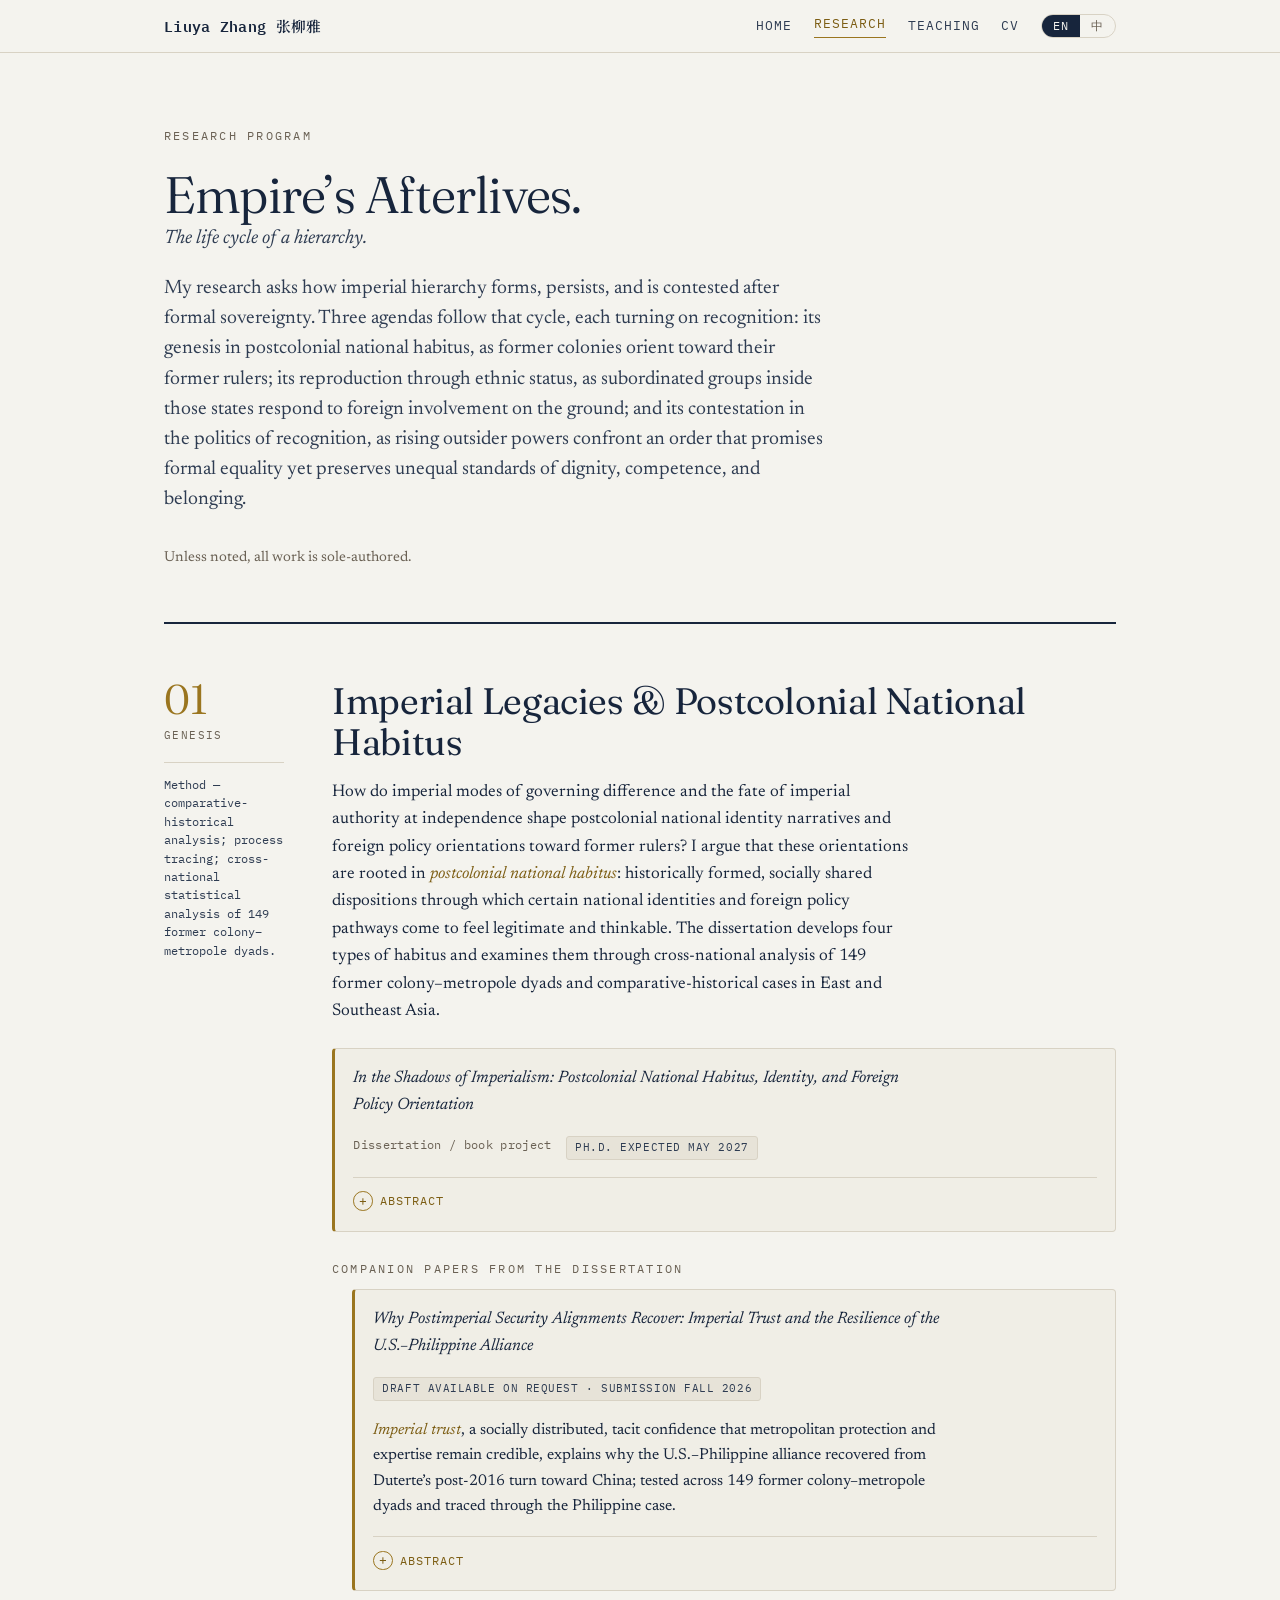
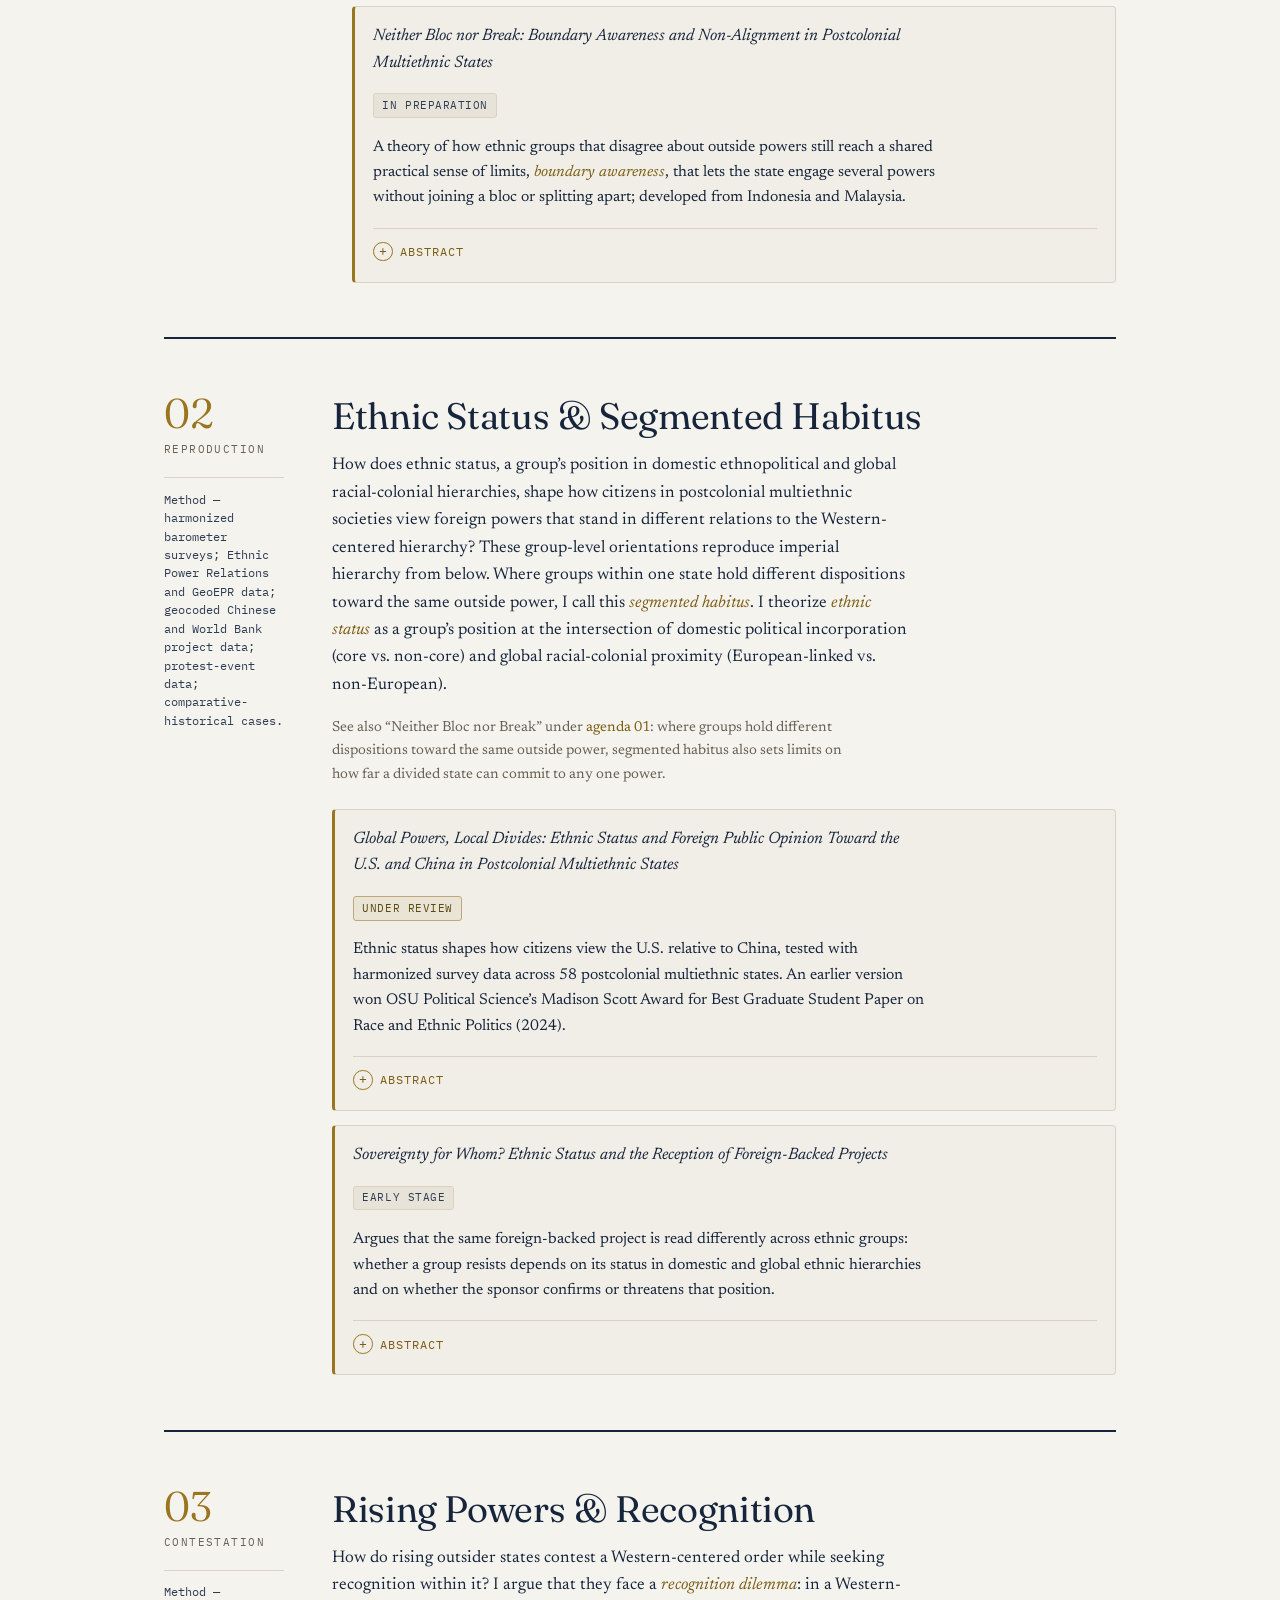
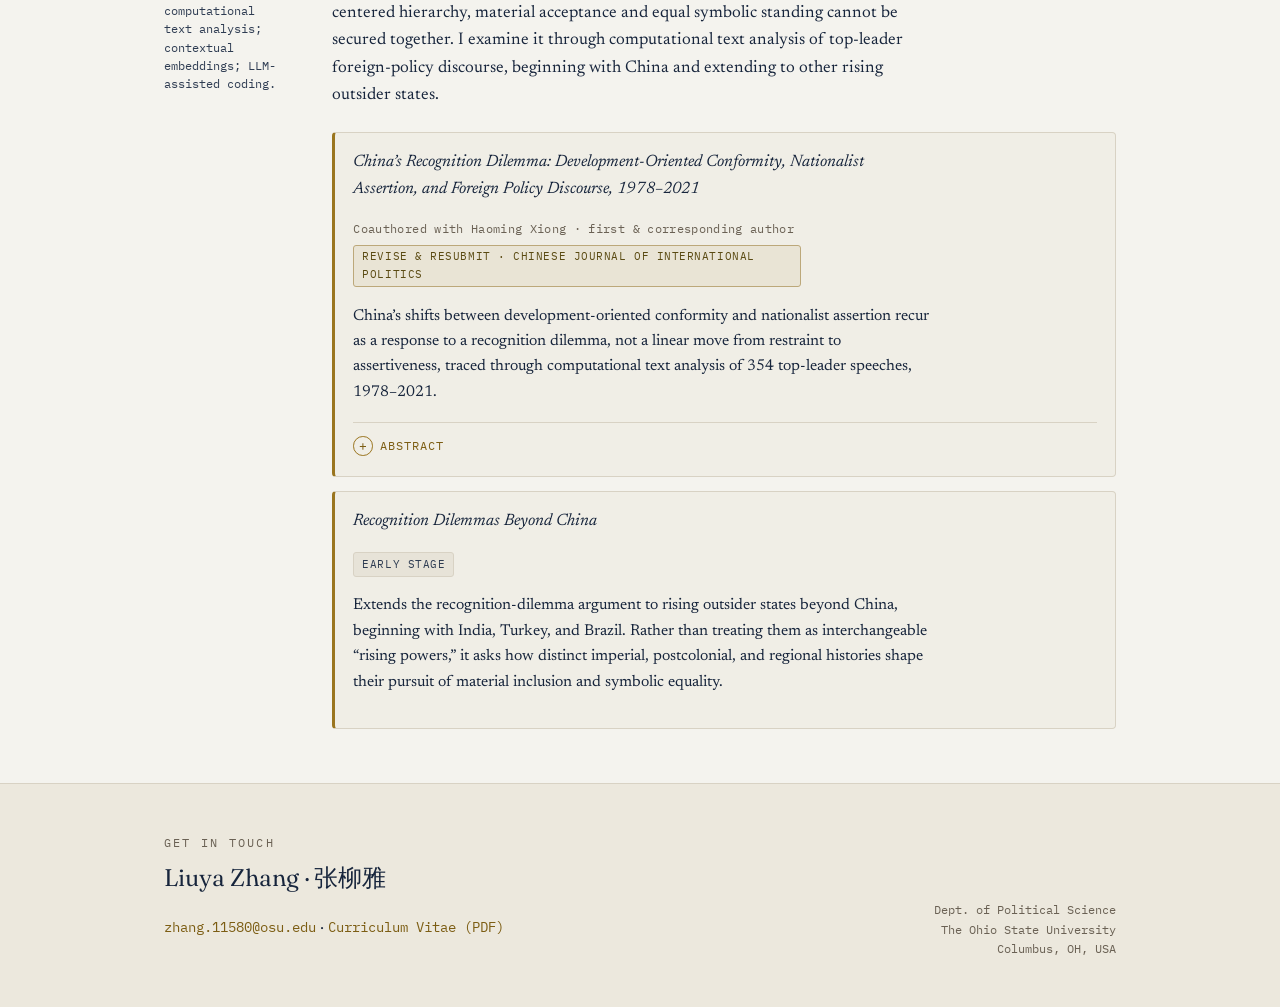
==== research.html @ 9216239d "Update research.html" ====
<!DOCTYPE html>
<html lang="en" class="lang-en">
<head>
<meta charset="utf-8">
<meta name="viewport" content="width=device-width, initial-scale=1">
<title>Research · Liuya Zhang</title>
<meta name="description" content="Empire’s Afterlives: three research agendas on the life cycle of imperial hierarchy after formal sovereignty — postcolonial national habitus, ethnic status, and the politics of recognition.">
<link rel="preconnect" href="https://fonts.googleapis.com">
<link rel="preconnect" href="https://fonts.gstatic.com" crossorigin>
<link href="https://fonts.googleapis.com/css2?family=Fraunces:ital,opsz,wght@0,9..144,340;0,9..144,400;1,9..144,400&family=Newsreader:ital,opsz,wght@0,6..72,400;0,6..72,500;1,6..72,400&family=IBM+Plex+Mono:wght@400;600&family=Noto+Serif+SC:wght@400;600&display=swap" rel="stylesheet">
<link rel="stylesheet" href="assets/style.css">
</head>
<body>
<a class="skip" href="#main"><span data-lang="en">Skip to content</span><span data-lang="zh">跳到正文</span></a>

<header class="topbar">
  <div class="topbar__in">
    <a class="brand" href="index.html">Liuya&nbsp;Zhang&nbsp;<span class="brand__zh">张柳雅</span></a>
    <nav class="nav" aria-label="Primary">
      <a href="index.html"><span data-lang="en">Home</span><span data-lang="zh">主页</span></a>
      <a href="research.html" aria-current="page"><span data-lang="en">Research</span><span data-lang="zh">研究</span></a>
      <a href="teaching.html"><span data-lang="en">Teaching</span><span data-lang="zh">教学</span></a>
      <a href="assets/Liuya_Zhang_CV.pdf"><span data-lang="en">CV</span><span data-lang="zh">简历</span></a>
      <div class="langtoggle" role="group" aria-label="Language">
        <button type="button" data-set-lang="en" aria-pressed="true">EN</button>
        <button type="button" data-set-lang="zh" aria-pressed="false">中</button>
      </div>
    </nav>
  </div>
</header>

<main id="main">
  <section class="hero wrap" style="padding-bottom:clamp(1.5rem,3vw,2.5rem)">
    <p class="eyebrow hero__eyebrow">Research Program</p>
    <h1 style="font-size:clamp(2rem,4.6vw,3.2rem);max-width:22ch">
      <span data-lang="en">Empire’s Afterlives.</span>
      <span data-lang="zh">帝国之后。</span>
    </h1>
    <p class="lead" style="max-width:60ch;margin-top:.2rem;font-style:italic">
      <span data-lang="en">The life cycle of a hierarchy.</span>
      <span data-lang="zh">一套等级的生命周期。</span>
    </p>
    <p class="lead hero__standfirst" style="max-width:60ch">
      <span data-lang="en">My research asks how imperial hierarchy forms, persists, and is contested after formal sovereignty. Three agendas follow that cycle, each turning on recognition: its genesis in postcolonial national habitus, as former colonies orient toward their former rulers; its reproduction through ethnic status, as subordinated groups inside those states respond to foreign involvement on the ground; and its contestation in the politics of recognition, as rising outsider powers confront an order that promises formal equality yet preserves unequal standards of dignity, competence, and belonging.</span>
      <span data-lang="zh">我的研究探讨帝国等级在形式主权之后如何形成、延续并受到挑战。三个议程沿着这一周期展开，并都以承认为核心：其生成，体现于后殖民民族惯习，即前殖民地如何确立对前宗主国的取向；其再生产，经由族群地位，即这些国家内部处于从属地位的族群如何在地方层面回应外部介入；其受到的挑战，则见于承认政治，即崛起的外来大国如何面对一种许诺形式平等、却保留不平等的尊严、能力与归属标准的秩序。</span>
    </p>
    <p class="muted" style="font-size:.9rem;max-width:60ch;margin-top:.8rem"><span data-lang="en">Unless noted, all work is sole-authored.</span><span data-lang="zh">除特别注明外，所有研究均为独立完成。</span></p>
  </section>

  <div class="wrap">
    <!-- AGENDA 1 -->
    <section class="agenda" id="agenda-1">
      <div class="agenda__grid">
        <aside class="agenda__aside">
          <div class="agenda__num">01</div>
          <div class="agenda__phase"><span data-lang="en">Genesis</span><span data-lang="zh">生成</span></div>
          <div class="agenda__method">
            <span data-lang="en">Method — comparative-historical analysis; process tracing; cross-national statistical analysis of 149 former colony–metropole dyads.</span>
            <span data-lang="zh">方法——比较历史分析；过程追踪；149 组前殖民地—宗主国配对的跨国统计分析。</span>
          </div>
        </aside>
        <div class="agenda__main">
          <h2><span data-lang="en">Imperial Legacies &amp; Postcolonial National Habitus</span><span data-lang="zh">帝国遗产与后殖民民族惯习</span></h2>
          <p>
            <span data-lang="en">How do imperial modes of governing difference and the fate of imperial authority at independence shape postcolonial national identity narratives and foreign policy orientations toward former rulers? I argue that these orientations are rooted in <span class="concept">postcolonial national habitus</span>: historically formed, socially shared dispositions through which certain national identities and foreign policy pathways come to feel legitimate and thinkable. The dissertation develops four types of habitus and examines them through cross-national analysis of 149 former colony–metropole dyads and comparative-historical cases in East and Southeast Asia.</span>
            <span data-lang="zh">帝国治理差异的方式与独立时帝国权威的归宿，如何塑造后殖民国家的民族身份叙事及其对前宗主国的外交政策取向？我认为这些取向根植于<span class="concept">后殖民民族惯习</span>：由历史形成、社会共享的性情倾向，使特定的民族身份与外交政策路径显得正当且“可思”。博士论文提出四种类型的惯习，并通过 149 组前殖民地—宗主国配对的跨国分析，以及东亚和东南亚的比较历史案例加以检验。</span>
          </p>

          <div class="papers">
            <div class="paper">
              <p class="paper__title">In the Shadows of Imperialism: Postcolonial National Habitus, Identity, and Foreign Policy Orientation</p>
              <p class="paper__meta"><span data-lang="en">Dissertation / book project</span><span data-lang="zh">博士论文 / 书稿项目</span><span class="status" data-lang="en">Ph.D. expected May 2027</span><span class="status" data-lang="zh">预计 2027 年 5 月获得博士学位</span></p>
              <details class="abs"><summary><span data-lang="en">Abstract</span><span data-lang="zh">摘要</span></summary><div class="abs__body"><p><span data-lang="en">Why do countries emerging from imperial rule develop divergent and durable foreign policy orientations toward former imperial powers? I argue that the variation is rooted in postcolonial national habitus: historically formed, socially distributed dispositions through which national identity and foreign policy orientation are enacted as one tacit, relational practical sense. Two historical conditions shape it: whether empire homogenized or differentiated the societies it ruled, and whether imperial authority was inherited or repudiated at independence. Together they generate four configurations: Mimicry/Deference, Victimhood/Defiance, Hybrid/Engagement, and Autonomist/Buffering. The dissertation combines cross-national analysis of 149 former colony–metropole dyads with comparative-historical cases in East and Southeast Asia, centered on Philippines–U.S., Korea–Japan, and Indonesia–Netherlands. It shows that imperial hierarchy persists after sovereignty by shaping which foreign policy choices appear thinkable, appropriate, and desirable, beyond material dependence, institutional constraint, or elite interests.</span><span data-lang="zh">为何走出帝国统治的国家会对前宗主国形成分化而持久的外交政策取向？我认为这一差异根植于后殖民民族惯习：由历史形成、社会共享的性情倾向，使民族身份与外交政策取向成为同一种隐性、关系性实践感的两种表达。两个历史条件塑造它：帝国是同质化还是差异化地统治被殖民社会，以及独立时帝国权威是被继承还是被拒斥。二者共同产生四种类型：Mimicry/Deference、Victimhood/Defiance、Hybrid/Engagement 与 Autonomist/Buffering。论文将 149 组前殖民地—宗主国配对的跨国分析与东亚和东南亚的比较历史案例相结合，以菲律宾—美国、韩国—日本、印尼—荷兰为核心。研究表明，帝国等级在主权独立后之所以延续，是因为它塑造了哪些外交政策选择显得可想、恰当且值得向往，这超出了物质依赖、制度约束或精英利益所能解释的范围。</span></p><figure class="fig"><svg class="typology" viewBox="0 0 640 308" role="img" aria-label="Two-by-two typology of postcolonial national habitus: affective orientation toward the former ruler (trust or fear) by social reach of the orientation (convergent or segmented), giving Mimicry/Deference, Victimhood/Defiance, Hybrid/Engagement, and Autonomist/Buffering"><text data-lang="en" x="285.0" y="37" class="ty-col" text-anchor="middle">Trust</text><text data-lang="zh" x="285.0" y="37" class="ty-col" text-anchor="middle">信任</text><text data-lang="en" x="285.0" y="52" class="ty-sub" text-anchor="middle">imperial authority inherited</text><text data-lang="zh" x="285.0" y="52" class="ty-sub" text-anchor="middle">帝国权威被继承</text><text data-lang="en" x="515.0" y="37" class="ty-col" text-anchor="middle">Fear</text><text data-lang="zh" x="515.0" y="37" class="ty-col" text-anchor="middle">恐惧</text><text data-lang="en" x="515.0" y="52" class="ty-sub" text-anchor="middle">imperial authority repudiated</text><text data-lang="zh" x="515.0" y="52" class="ty-sub" text-anchor="middle">帝国权威被拒斥</text><text data-lang="en" x="400" y="16" class="ty-axis" text-anchor="middle">Affective orientation toward the former ruler</text><text data-lang="zh" x="400" y="16" class="ty-axis" text-anchor="middle">对前宗主国的情感取向</text><text data-lang="en" x="14" y="180" class="ty-axis" text-anchor="middle" transform="rotate(-90 14 180)">Social reach of the orientation</text><text data-lang="zh" x="14" y="180" class="ty-axis" text-anchor="middle" transform="rotate(-90 14 180)">取向的社会覆盖面</text><text data-lang="en" x="156" y="120.0" class="ty-row" text-anchor="end">Convergent</text><text data-lang="zh" x="156" y="120.0" class="ty-row" text-anchor="end">趋同</text><text data-lang="en" x="156" y="138.0" class="ty-sub" text-anchor="end">homogenizing rule</text><text data-lang="zh" x="156" y="138.0" class="ty-sub" text-anchor="end">同质化统治</text><text data-lang="en" x="156" y="232.0" class="ty-row" text-anchor="end">Segmented</text><text data-lang="zh" x="156" y="232.0" class="ty-row" text-anchor="end">分割</text><text data-lang="en" x="156" y="250.0" class="ty-sub" text-anchor="end">differentiating rule</text><text data-lang="zh" x="156" y="250.0" class="ty-sub" text-anchor="end">差异化统治</text><rect x="170" y="68" width="230" height="112" class="ty-cell"/><text x="285.0" y="122.0" class="ty-name" text-anchor="middle">Mimicry / Deference</text><text data-lang="en" x="285.0" y="146.0" class="ty-case" text-anchor="middle">Philippines–U.S.</text><text data-lang="zh" x="285.0" y="146.0" class="ty-case" text-anchor="middle">菲律宾—美国</text><rect x="400" y="68" width="230" height="112" class="ty-cell"/><text x="515.0" y="122.0" class="ty-name" text-anchor="middle">Victimhood / Defiance</text><text data-lang="en" x="515.0" y="146.0" class="ty-case" text-anchor="middle">Korea–Japan</text><text data-lang="zh" x="515.0" y="146.0" class="ty-case" text-anchor="middle">韩国—日本</text><rect x="170" y="180" width="230" height="112" class="ty-cell"/><text x="285.0" y="234.0" class="ty-name" text-anchor="middle">Hybrid / Engagement</text><text data-lang="en" x="285.0" y="258.0" class="ty-case" text-anchor="middle">Malaysia–Britain (in progress)</text><text data-lang="zh" x="285.0" y="258.0" class="ty-case" text-anchor="middle">马来西亚—英国（进行中）</text><rect x="400" y="180" width="230" height="112" class="ty-cell"/><text x="515.0" y="234.0" class="ty-name" text-anchor="middle">Autonomist / Buffering</text><text data-lang="en" x="515.0" y="258.0" class="ty-case" text-anchor="middle">Indonesia–Netherlands</text><text data-lang="zh" x="515.0" y="258.0" class="ty-case" text-anchor="middle">印尼—荷兰</text></svg><figcaption><span data-lang="en">Four configurations of postcolonial national habitus, with the case studied for each. Rows: the social reach of the orientation — convergent across ethnic groups or segmented by them — set by how empire governed difference. Columns: the affective orientation toward the former ruler — trust or fear — set by whether imperial authority was inherited or repudiated at independence.</span><span data-lang="zh">后殖民民族惯习的四种类型及各自对应的案例。行：取向的社会覆盖面——跨族群趋同或按族群分割——由帝国如何治理差异所决定；列：对前宗主国的情感取向——信任或恐惧——由独立时帝国权威被继承还是被拒斥所决定。</span></figcaption></figure></div></details>
            </div>
          </div>
          <p class="eyebrow" style="margin:1.6rem 0 0"><span data-lang="en">Companion papers from the dissertation</span><span data-lang="zh">博士论文的配套论文</span></p>
          <div class="papers" style="margin-left:1.25rem;margin-top:.7rem">
            <div class="paper">
              <p class="paper__title">Why Postimperial Security Alignments Recover: Imperial Trust and the Resilience of the U.S.–Philippine Alliance</p>
              <p class="paper__meta"><span class="status" data-lang="en">Draft available on request · submission Fall 2026</span><span class="status" data-lang="zh">初稿可索取 · 计划 2026 年秋投稿</span></p>
              <p class="paper__desc"><span data-lang="en"><span class="concept">Imperial trust</span>, a socially distributed, tacit confidence that metropolitan protection and expertise remain credible, explains why the U.S.–Philippine alliance recovered from Duterte’s post-2016 turn toward China; tested across 149 former colony–metropole dyads and traced through the Philippine case.</span><span data-lang="zh"><span class="concept">帝国信任</span>——一种社会性分布、隐性的信心，即宗主国的保护与专业能力仍然可信——解释了为何美菲联盟在杜特尔特 2016 年后转向中国之后得以恢复；通过 149 组前殖民地—宗主国配对加以检验，并以菲律宾个案进行过程追踪。</span></p>
              <details class="abs"><summary><span data-lang="en">Abstract</span><span data-lang="zh">摘要</span></summary><div class="abs__body"><p><span data-lang="en">Why do attempts to escape dependence on former colonial powers so often give way to renewed security cooperation? Existing accounts point to leaders’ strategic incentives, the domestic coalitions that constrain them, and the persistence of alliance institutions. They leave implicit the context in which such decisions are made: an unequal symbolic order inherited from empire, in which metropolitan standards still govern how former colonies judge security partners. What holds that order in place after independence is imperial trust: a socially distributed, tacit confidence that metropolitan protection and expertise remain credible and metropolitan recognition remains worth having. Imperial hierarchy can generate grievances that motivate elite-led rupture, but imperial trust leaves alternative alignments unfamiliar and uncertain, so breaks stall and repair follows. I specify the colonial and decolonization conditions under which imperial trust forms, test them across 149 former colony–metropole dyads, and trace how it constrained Duterte’s post-2016 turn toward China. By theorizing imperial trust, the article connects IR scholarship on hierarchy, trust, and postcolonial politics, showing that imperial hierarchy is reproduced from below after formal sovereignty. States may want to escape the relationship; trust brings them back.</span><span data-lang="zh">为什么摆脱对前殖民宗主国依赖的尝试，往往以重新恢复安全合作告终？现有解释指向领导人的战略激励、约束他们的国内联盟，以及联盟制度的延续性，却未言明这些决策所处的情境：一套从帝国继承而来的不平等象征秩序，其中宗主国的标准仍然支配着前殖民地如何评判安全伙伴。独立之后使这一秩序得以维系的，是帝国信任：一种社会性分布、隐性的信心，即宗主国的保护与专业能力仍然可信，宗主国的承认仍然值得追求。帝国等级会催生推动精英主导断裂的不满，但帝国信任使替代性的结盟显得陌生而不确定，于是断裂停滞，修复随之而来。本文界定帝国信任形成的殖民与去殖民条件，在 149 组前殖民地—宗主国配对中加以检验，并追踪它如何制约了杜特尔特 2016 年后转向中国的尝试。通过理论化帝国信任，本文把国际关系学界关于等级、信任与后殖民政治的研究联系起来，表明帝国等级在形式主权之后自下而上地被再生产。国家或许想摆脱这段关系，而信任把它们带了回来。</span></p></div></details>
            </div>
            <div class="paper">
              <p class="paper__title">Neither Bloc nor Break: Boundary Awareness and Non-Alignment in Postcolonial Multiethnic States</p>
              <p class="paper__meta"><span class="status" data-lang="en">In preparation</span><span class="status" data-lang="zh">写作中</span></p>
              <p class="paper__desc"><span data-lang="en">A theory of how ethnic groups that disagree about outside powers still reach a shared practical sense of limits, <span class="concept">boundary awareness</span>, that lets the state engage several powers without joining a bloc or splitting apart; developed from Indonesia and Malaysia.</span><span data-lang="zh">关于对外部大国意见分歧的族群如何仍能形成对限度的共享实践感——<span class="concept">边界意识</span>——使国家得以同多个大国往来，而不加入任何阵营，也不陷入分裂的理论；以印度尼西亚和马来西亚为起点。</span></p>
              <details class="abs"><summary><span data-lang="en">Abstract</span><span data-lang="zh">摘要</span></summary><div class="abs__body"><p><span data-lang="en">Why do postcolonial regimes that depend most on a patron decline to bind themselves to it? Existing accounts trace non-alignment and hedging to rulers: regime survival or strategies of legitimation. They explain why rulers lean toward a patron, not why the lean stays short of formal commitment even as rulers and their legitimation strategies change. I locate the answer below the state, in the everyday relations among ethnic groups. Where ethnic groups hold opposed dispositions toward the same outside power, their ordinary members meet in daily life, and repeated friction produces <span class="concept">boundary awareness</span>, a shared practical sense of how far any orientation can go. Because any commitment would alienate some group, non-commitment becomes the one orientation no group rules out, and rulers legitimate it for that reason. States therefore calibrate instead of commit. I develop the argument through Indonesia and Malaysia and ask whether it extends to other postcolonial multiethnic states. The argument recasts non-alignment as a social outcome, not only a strategic choice.</span><span data-lang="zh">为什么那些最依赖某一赞助国的后殖民政权，仍拒绝在正式层面与其绑定？现有解释把不结盟与对冲归因于统治者：政权生存或合法性策略。它们解释了统治者为何倾向某一赞助国，却没有解释为何这种倾向即使在统治者及其合法性策略更替之后，仍止步于正式承诺。我把答案置于国家之下，置于族群之间的日常关系之中。当不同族群对同一外部大国持相互对立的性情倾向时，其普通成员在日常生活中相遇，反复的摩擦催生<span class="concept">边界意识</span>——对任何取向之限度的共享实践感。由于任何承诺都会疏远某一群体，不承诺便成为没有任何群体排斥的唯一取向，统治者也正因此而将其合法化。因此，国家选择校准而非承诺。本文以印度尼西亚和马来西亚为起点展开论证，并追问它能否推广到其他后殖民多族群国家。这一论证把不结盟重新理解为一种社会结果，而不仅是一种战略选择。</span></p></div></details>
            </div>
          </div>
        </div>
      </div>
    </section>

    <!-- AGENDA 2 -->
    <section class="agenda" id="agenda-2">
      <div class="agenda__grid">
        <aside class="agenda__aside">
          <div class="agenda__num">02</div>
          <div class="agenda__phase"><span data-lang="en">Reproduction</span><span data-lang="zh">再生产</span></div>
          <div class="agenda__method">
            <span data-lang="en">Method — harmonized barometer surveys; Ethnic Power Relations and GeoEPR data; geocoded Chinese and World Bank project data; protest-event data; comparative-historical cases.</span>
            <span data-lang="zh">方法——多源区域民调数据整合；Ethnic Power Relations 与 GeoEPR 数据；中国与世界银行地理编码项目数据；抗议事件数据；比较历史案例。</span>
          </div>
        </aside>
        <div class="agenda__main">
          <h2><span data-lang="en">Ethnic Status &amp; Segmented Habitus</span><span data-lang="zh">族群地位与分割惯习</span></h2>
          <p>
            <span data-lang="en">How does ethnic status, a group’s position in domestic ethnopolitical and global racial-colonial hierarchies, shape how citizens in postcolonial multiethnic societies view foreign powers that stand in different relations to the Western-centered hierarchy? These group-level orientations reproduce imperial hierarchy from below. Where groups within one state hold different dispositions toward the same outside power, I call this <span class="concept">segmented habitus</span>. I theorize <span class="concept">ethnic status</span> as a group’s position at the intersection of domestic political incorporation (core vs. non-core) and global racial-colonial proximity (European-linked vs. non-European).</span>
            <span data-lang="zh">在后殖民多族群社会中，族群地位——即群体在国内族群政治等级与全球种族—殖民等级中的位置——如何塑造公民对与西方中心等级关系各异的外部大国的看法？这些群体层面的取向自下而上地再生产帝国等级。当同一国家内的不同群体对同一外部大国持有不同的性情倾向时，我称之为<span class="concept">分割惯习</span>。我将<span class="concept">族群地位</span>理论化为群体在国内政治纳入（核心 / 非核心）与全球种族—殖民亲近度（欧洲关联 / 非欧洲）交叉处的位置。</span>
          </p>

          <p class="muted" style="font-size:.9rem">
            <span data-lang="en">See also “Neither Bloc nor Break” under <a href="#agenda-1">agenda 01</a>: where groups hold different dispositions toward the same outside power, segmented habitus also sets limits on how far a divided state can commit to any one power.</span>
            <span data-lang="zh">另见<a href="#agenda-1">议程 01</a> 中的 “Neither Bloc nor Break”：当不同群体对同一外部大国持不同性情倾向时，分割惯习也限定了分裂社会能在多大程度上向任何单一大国作出承诺。</span>
          </p>

          <div class="papers">
            <div class="paper">
              <p class="paper__title">Global Powers, Local Divides: Ethnic Status and Foreign Public Opinion Toward the U.S. and China in Postcolonial Multiethnic States</p>
              <p class="paper__meta"><span class="status status--review" data-lang="en">Under review</span><span class="status status--review" data-lang="zh">在审</span></p>
              <p class="paper__desc"><span data-lang="en">Ethnic status shapes how citizens view the U.S. relative to China, tested with harmonized survey data across 58 postcolonial multiethnic states. An earlier version won OSU Political Science’s Madison Scott Award for Best Graduate Student Paper on Race and Ethnic Politics (2024).</span><span data-lang="zh">族群地位塑造公民对美国与中国的相对看法，基于 58 个后殖民多族群国家的整合民调数据加以检验。该论文早期版本获俄亥俄州立大学政治学系 Madison Scott 奖（种族与族群政治方向最佳研究生论文，2024）。</span></p>
              <details class="abs"><summary><span data-lang="en">Abstract</span><span data-lang="zh">摘要</span></summary><div class="abs__body"><p><span data-lang="en">Why do citizens within the same postcolonial multiethnic state differ in their relative evaluations of the U.S. and China? Existing accounts emphasize liberal-democratic affinity, material exposure, and transnational identity ties but less often examine how ethnic stratification conditions the political meaning of these factors. I theorize ethnic status as a social position with two intersecting dimensions: domestic political incorporation, distinguishing ethnic cores from non-cores by state access, and racial-colonial proximity, distinguishing European-linked from non-European groups by Western-centered recognition. Citizens evaluate these powers by assessing which is more likely to affirm or threaten their group’s domestic incorporation and international standing. Using harmonized surveys of 132,690 respondents in 58 postcolonial multiethnic states, merged with the Ethnic Power Relations dataset, I find that European cores are most U.S.-favorable, non-European cores more China-leaning, and non-cores more context-dependent. U.S.-China competition for foreign public support thus runs through domestic ethnic cleavages and racial-colonial legacies.</span><span data-lang="zh">同一后殖民多族群国家内的公民为何在对美国与中国的相对评价上存在差异？现有解释强调自由民主亲和、物质暴露与跨国身份联系，却较少考察族群分层如何塑造这些因素的政治意涵。我将族群地位理论化为具有两个交叉维度的社会位置：国内政治纳入（按国家权力的获取区分核心与非核心族群）与种族—殖民亲近度（按西方中心的承认区分欧洲关联与非欧洲族群）。公民通过判断哪个大国更可能肯定或威胁其群体的国内纳入与国际地位来评价两国。基于 58 个后殖民多族群国家 132,690 名受访者的整合调查，并与 Ethnic Power Relations 数据集合并，我发现欧洲关联的核心群体最亲美，非欧洲的核心群体更倾向中国，非核心群体则更取决于情境。因此，中美对外国公众支持的竞争贯穿国内族群裂痕与种族—殖民遗产。</span></p></div></details>
            </div>
            <div class="paper">
              <p class="paper__title">Sovereignty for Whom? Ethnic Status and the Reception of Foreign-Backed Projects</p>
              <p class="paper__meta"><span class="status" data-lang="en">Early stage</span><span class="status" data-lang="zh">早期阶段</span></p>
              <p class="paper__desc"><span data-lang="en">Argues that the same foreign-backed project is read differently across ethnic groups: whether a group resists depends on its status in domestic and global ethnic hierarchies and on whether the sponsor confirms or threatens that position.</span><span data-lang="zh">论证同一个外国支持的项目会被不同族群作出不同解读：族群是否抵制，取决于其在国内与全球族群等级中的地位，以及项目发起方是确认还是威胁了这一地位。</span></p>
              <details class="abs"><summary><span data-lang="en">Abstract</span><span data-lang="zh">摘要</span></summary><div class="abs__body"><p><span data-lang="en">The same foreign-backed dam, port, or mine is often defended by one ethnic group and resisted by another bearing similar costs. Existing studies ask whether foreign-backed projects raise protest or conflict on average, or whether Chinese and Western sponsors differ, but treat local populations as interchangeable, so they cannot say why one project splits groups. I argue that the split follows ethnic status: a group’s domestic political incorporation (core or non-core) combined with its place in the global racial-colonial hierarchy (European-linked or not). A foreign-backed project is a status event, because its sponsor signals whose position it confirms or threatens. Non-European groups excluded from the state should resist projects from either sponsor, while non-European cores should resist Chinese projects less than Western ones and European-linked cores should side with the Western sponsor. I match all Chinese and World Bank infrastructure and extractive projects, including those that provoked no protest, to the homelands of core and non-core groups across postcolonial Africa and Latin America, and test whether protest differs across group types under the same sponsor and across sponsors for the same group type. The article carries ethnic status from opinion to mobilization and moves the study of foreign influence from power projection to power reception.</span><span data-lang="zh">同一座外国支持的大坝、港口或矿山，常常被一个族群捍卫，又被承受相近成本的另一个族群抵制。现有研究或检验外国支持项目平均而言是否增加抗议与冲突，或比较中国与西方出资方的差异，却把当地人口视为同质，因而无法解释为何同一项目会使不同族群分裂。我论证这种分裂遵循族群地位：即群体的国内政治纳入（核心或非核心）与其在全球种族—殖民等级中的位置（欧洲关联或非欧洲）的结合。外国支持的项目是一种地位事件，因为出资方会向人们传递其认可或威胁了谁的位置。被排除在国家之外的非欧洲族群应抵制任一出资方的项目；非欧洲的核心族群对中国项目的抵制应弱于对西方项目的抵制；欧洲关联的核心族群则应站在西方出资方一边。我将中国与世界银行的全部基础设施和采掘类项目（包括未引发抗议的项目）与后殖民时期非洲和拉丁美洲核心与非核心族群的家园相匹配，检验在同一出资方之下不同群体类型之间、以及对同一群体类型而言不同出资方之间，抗议是否存在差异。本文将族群地位的分析从舆论推进到动员，并把对外国影响的研究从权力投射转向权力接收。</span></p></div></details>
            </div>
          </div>
        </div>
      </div>
    </section>

    <!-- AGENDA 3 -->
    <section class="agenda" id="agenda-3">
      <div class="agenda__grid">
        <aside class="agenda__aside">
          <div class="agenda__num">03</div>
          <div class="agenda__phase"><span data-lang="en">Contestation</span><span data-lang="zh">挑战</span></div>
          <div class="agenda__method">
            <span data-lang="en">Method — computational text analysis; contextual embeddings; LLM-assisted coding.</span>
            <span data-lang="zh">方法——计算文本分析；语境嵌入；LLM 辅助编码。</span>
          </div>
        </aside>
        <div class="agenda__main">
          <h2><span data-lang="en">Rising Powers &amp; Recognition</span><span data-lang="zh">崛起大国与承认</span></h2>
          <p>
            <span data-lang="en">How do rising outsider states contest a Western-centered order while seeking recognition within it? I argue that they face a <span class="concept">recognition dilemma</span>: in a Western-centered hierarchy, material acceptance and equal symbolic standing cannot be secured together. I examine it through computational text analysis of top-leader foreign-policy discourse, beginning with China and extending to other rising outsider states.</span>
            <span data-lang="zh">崛起的“外来国”如何在寻求西方中心秩序承认的同时，对其提出挑战？我认为它们面临<span class="concept">承认困境</span>：在西方中心的等级中，物质接纳与平等的象征地位无法同时获得。我通过对最高领导人外交政策话语的计算文本分析来检验这一论点，从中国出发，并延伸到其他崛起的外来国。</span>
          </p>

          <div class="papers">
            <div class="paper">
              <p class="paper__title">China’s Recognition Dilemma: Development-Oriented Conformity, Nationalist Assertion, and Foreign Policy Discourse, 1978–2021</p>
              <p class="paper__meta"><span data-lang="en">Coauthored with Haoming Xiong · first &amp; corresponding author</span><span data-lang="zh">与 Haoming Xiong 合著 · 第一作者兼通讯作者</span><span class="status status--review" data-lang="en">Revise &amp; resubmit · Chinese Journal of International Politics</span><span class="status status--review" data-lang="zh">修改后再投 · Chinese Journal of International Politics</span></p>
              <p class="paper__desc"><span data-lang="en">China’s shifts between development-oriented conformity and nationalist assertion recur as a response to a recognition dilemma, not a linear move from restraint to assertiveness, traced through computational text analysis of 354 top-leader speeches, 1978–2021.</span><span data-lang="zh">中国在发展导向的遵从与民族主义主张之间的摇摆，是对承认困境的反复回应，而非从克制到强硬的线性转变；依据对 354 篇最高领导人讲话（1978–2021）的计算文本分析。</span></p>
              <details class="abs"><summary><span data-lang="en">Abstract</span><span data-lang="zh">摘要</span></summary><div class="abs__body"><p><span data-lang="en">Why do scholars often find it difficult to classify China’s approach to international order as either status quo or revisionist? We explain China’s foreign policy ambivalence by theorizing a recognition dilemma: China’s pursuit of material strength and symbolic equality as a great power is structurally constrained by its outsider position within a Western-centered hierarchy. Development-oriented conformity advances material acceptance but defers symbolic recognition to existing hierarchical standards, while nationalist assertion demands immediate symbolic equality but risks undermining external trust conducive to material acceptance. To trace this recognition dilemma, we analyze 354 top-leader speeches (1978–2021) using a context-sensitive, multi-measure text-as-data approach. We find a stable thematic core centred on development, sovereignty, equality and anti-hegemonism; temporal recalibration from a security-heavy register toward development-oriented themes after the Cold War, and further toward normative and order-shaping language from the late 1990s onward; and audience-sensitive rhetoric, with material and symbolic claims bound into national rejuvenation for domestic audience, readily fused into South-South solidarity toward fellow developing countries, and coexisting in tension toward the established core of developed countries. This article thus reinterprets China’s ambivalence as recurrent efforts to manage a historically constituted recognition dilemma rather than as pragmatic improvisation.</span><span data-lang="zh">为何学界常常难以将中国对国际秩序的态度归入现状国或修正主义国家？我们通过理论化“承认困境”来解释中国外交政策的矛盾性：中国作为大国追求物质实力与象征性平等，在西方中心的等级体系中因其“外来者”地位而受到结构性约束。发展导向的遵从推进物质上的接纳，却把象征性承认交由既有的等级标准来决定；民族主义主张则要求即刻的象征性平等，却可能损害有利于物质接纳的外部信任。为追踪这一承认困境，我们采用情境敏感的多指标文本即数据方法，分析 1978–2021 年间 354 篇最高领导人讲话。我们发现：稳定的主题核心围绕发展、主权、平等与反霸权；话语随时间调整，冷战后从偏重安全转向发展导向主题，并自 1990 年代后期起进一步转向规范性与塑造秩序的表述；话语还因受众而异——面向国内受众，物质与象征诉求被整合进民族复兴；面向发展中国家，二者自然融入南南团结；面向发达国家的既有核心，二者则在张力中并存。因此，本文将中国的矛盾性重新解读为对一种历史形成的承认困境的反复应对，而非务实的临机应变。</span></p></div></details>
            </div>
            <div class="paper">
              <p class="paper__title">Recognition Dilemmas Beyond China</p>
              <p class="paper__meta"><span class="status" data-lang="en">Early stage</span><span class="status" data-lang="zh">早期阶段</span></p>
              <p class="paper__desc"><span data-lang="en">Extends the recognition-dilemma argument to rising outsider states beyond China, beginning with India, Turkey, and Brazil. Rather than treating them as interchangeable “rising powers,” it asks how distinct imperial, postcolonial, and regional histories shape their pursuit of material inclusion and symbolic equality.</span><span data-lang="zh">将承认困境的论点延伸到中国以外的崛起外来国，从印度、土耳其和巴西入手。它不把这些国家视为可互换的“崛起大国”，而是追问各自不同的帝国、后殖民与区域历史如何塑造其对物质纳入与象征平等的追求。</span></p>
            </div>
          </div>
        </div>
      </div>
    </section>
  </div>
</main>

<footer class="site-foot">
  <div class="wrap site-foot__in">
    <div>
      <p class="eyebrow" style="margin-bottom:.4rem"><span data-lang="en">Get in touch</span><span data-lang="zh">联系方式</span></p>
      <h2>Liuya Zhang · 张柳雅</h2>
      <p><a href="mailto:zhang.11580@osu.edu">zhang.11580@osu.edu</a> · <a href="assets/Liuya_Zhang_CV.pdf"><span data-lang="en">Curriculum Vitae (PDF)</span><span data-lang="zh">简历 PDF</span></a></p>
    </div>
    <div class="foot-meta">
      <span data-lang="en">Dept. of Political Science<br>The Ohio State University<br>Columbus, OH, USA</span>
      <span data-lang="zh">政治学系<br>俄亥俄州立大学<br>美国 俄亥俄州 哥伦布市</span>
    </div>
  </div>
</footer>

<script src="assets/main.js"></script>
</body>
</html>
---- assets/style.css ----
/* =========================================================
   Liuya Zhang — academic site
   Design system: "strata & axis"
   Navy ink · warm paper · brass accent · mono labels
   ========================================================= */
:root{
  --ink:#17253C; --ink-soft:#2E3C52; --paper:#F4F3EE; --panel:#ECE8DD;
  --accent:#9A751F; --accent-d:#7C5D13; --muted:#6A6154; --rule:#D8D2C4; --paper-ln:#E7E3D8;
  --serif-d:"Fraunces",Georgia,"Songti SC",serif;
  --serif-b:"Newsreader",Georgia,"Songti SC","Noto Serif CJK SC",serif;
  --mono:"IBM Plex Mono",ui-monospace,Menlo,monospace;
  --cjk:"Noto Serif SC","Songti SC","STSong","SimSun",serif;
  --maxw:1080px; --gutter:clamp(1.25rem,5vw,4rem);
  --fs-eyebrow:0.78rem; --fs-body:1.06rem; --fs-lead:1.22rem;
  --fs-h3:1.4rem; --fs-h2:clamp(1.7rem,3.2vw,2.3rem); --fs-hero:clamp(2.5rem,6.2vw,4.6rem);
}
*{box-sizing:border-box;}
html{-webkit-text-size-adjust:100%;scroll-behavior:smooth;}
@media (prefers-reduced-motion:reduce){html{scroll-behavior:auto;}*{animation-duration:.001ms!important;transition-duration:.001ms!important;}}
body{margin:0;background:var(--paper);color:var(--ink);font-family:var(--serif-b);font-size:var(--fs-body);line-height:1.62;-webkit-font-smoothing:antialiased;text-rendering:optimizeLegibility;}
:lang(zh),.zh-text{font-family:var(--cjk);}
img{max-width:100%;display:block;}
a{color:var(--accent-d);text-decoration:none;}
a:hover{color:var(--ink);}
::selection{background:rgba(154,117,31,.22);}
html.lang-en [data-lang="zh"]{display:none!important;}
html.lang-zh [data-lang="en"]{display:none!important;}
html.lang-zh [data-lang="zh"]{font-family:var(--cjk);}
.wrap{max-width:var(--maxw);margin-inline:auto;padding-inline:var(--gutter);}
.section{padding-block:clamp(3rem,7vw,6rem);}
.section--tight{padding-block:clamp(2rem,4vw,3.2rem);}
.eyebrow{font-family:var(--mono);font-size:var(--fs-eyebrow);letter-spacing:.18em;text-transform:uppercase;color:var(--muted);margin:0 0 1rem;}
.mono{font-family:var(--mono);}
.lead{font-size:var(--fs-lead);line-height:1.55;color:var(--ink-soft);}
.muted{color:var(--muted);}
/* top bar */
.topbar{position:sticky;top:0;z-index:50;background:color-mix(in srgb,var(--paper) 88%,transparent);backdrop-filter:saturate(1.1) blur(8px);border-bottom:1px solid var(--rule);}
.topbar__in{max-width:var(--maxw);margin-inline:auto;padding:.85rem var(--gutter);display:flex;align-items:center;gap:1.5rem;}
.brand{font-family:var(--mono);font-size:.92rem;letter-spacing:.02em;color:var(--ink);font-weight:600;white-space:nowrap;}
.brand .brand__zh{font-family:var(--cjk);font-weight:600;}
.nav{margin-left:auto;display:flex;align-items:center;gap:1.35rem;}
.nav a{font-family:var(--mono);font-size:.8rem;letter-spacing:.08em;text-transform:uppercase;color:var(--ink-soft);}
.nav a:hover,.nav a[aria-current="page"]{color:var(--accent-d);}
.nav a[aria-current="page"]{border-bottom:1.5px solid var(--accent);padding-bottom:2px;}
.langtoggle{display:inline-flex;border:1px solid var(--rule);border-radius:999px;overflow:hidden;font-family:var(--mono);}
.langtoggle button{border:0;background:transparent;cursor:pointer;font-family:var(--mono);font-size:.74rem;letter-spacing:.06em;padding:.34rem .7rem;color:var(--muted);line-height:1;}
.langtoggle button[aria-pressed="true"]{background:var(--ink);color:var(--paper);}
/* hero */
.hero{position:relative;padding-block:clamp(3.5rem,9vw,7rem) clamp(2.5rem,6vw,4.5rem);}
.hero__eyebrow{margin-bottom:1.4rem;}
.hero h1{font-family:var(--serif-d);font-weight:340;font-size:var(--fs-hero);line-height:1.04;letter-spacing:-.015em;margin:0 0 1.6rem;max-width:16ch;}
html.lang-zh .hero h1{font-family:var(--cjk);font-weight:600;letter-spacing:.01em;line-height:1.16;max-width:20ch;}
.hero h1 em{font-style:italic;color:var(--accent-d);}
.hero__standfirst{max-width:52ch;margin:0 0 1.9rem;}
.hero__meta{font-family:var(--mono);font-size:.8rem;letter-spacing:.04em;color:var(--muted);display:flex;flex-wrap:wrap;gap:.5rem 1.4rem;}
.hero__meta span{white-space:nowrap;}
/* program strata + axis */
.program__head{margin-bottom:2.6rem;max-width:60ch;}
.program__head h2{font-family:var(--serif-d);font-weight:360;font-size:var(--fs-h2);line-height:1.12;letter-spacing:-.01em;margin:.2rem 0 1rem;}
html.lang-zh .program__head h2{font-family:var(--cjk);font-weight:600;}
.strata{position:relative;}
.strata::before{content:"";position:absolute;top:.4rem;bottom:.4rem;left:var(--axis-x,2.15rem);width:2px;background:linear-gradient(var(--accent),color-mix(in srgb,var(--accent) 25%,transparent));}
.stratum{position:relative;display:grid;grid-template-columns:4.3rem 1fr;gap:clamp(1rem,3vw,2.4rem);padding-block:clamp(1.6rem,3vw,2.3rem);border-top:1px solid var(--rule);}
.stratum:last-child{border-bottom:1px solid var(--rule);}
.stratum__num{font-family:var(--mono);font-size:.82rem;letter-spacing:.04em;color:var(--accent-d);position:relative;z-index:1;}
.stratum__num b{display:grid;place-items:center;width:1.9rem;height:1.9rem;margin-bottom:.5rem;background:var(--paper);border:1.5px solid var(--accent);border-radius:50%;color:var(--ink);font-weight:600;font-size:.82rem;}
.stratum__phase{display:block;color:var(--muted);text-transform:uppercase;font-size:.66rem;letter-spacing:.14em;max-width:5rem;line-height:1.35;}
.stratum__body h3{font-family:var(--serif-d);font-weight:420;font-size:var(--fs-h3);line-height:1.2;margin:.1rem 0 .55rem;}
html.lang-zh .stratum__body h3{font-family:var(--cjk);font-weight:600;}
.stratum__body p{margin:0 0 .8rem;max-width:60ch;}
.stratum__tags{display:flex;flex-wrap:wrap;gap:.45rem;margin-top:.2rem;}
.tag{font-family:var(--mono);font-size:.72rem;letter-spacing:.02em;color:var(--ink-soft);background:var(--paper-ln);border:1px solid var(--rule);border-radius:3px;padding:.2rem .55rem;}
.tag--concept{color:var(--accent-d);border-color:color-mix(in srgb,var(--accent) 40%,var(--rule));}
.stratum__more{font-family:var(--mono);font-size:.76rem;letter-spacing:.04em;margin-top:1rem;display:inline-flex;align-items:center;gap:.4rem;}
.stratum__more::after{content:"→";transition:transform .2s ease;}
.stratum__more:hover::after{transform:translateX(3px);}
/* research page agendas */
.agenda{border-top:2px solid var(--ink);padding-block:clamp(2.2rem,5vw,3.4rem);}
.agenda__grid{display:grid;grid-template-columns:minmax(0,7.5rem) 1fr;gap:clamp(1rem,4vw,3rem);}
.agenda__aside{position:relative;}
.agenda__num{font-family:var(--serif-d);font-size:2.6rem;font-weight:340;color:var(--accent);line-height:1;margin-bottom:.4rem;}
.agenda__phase{font-family:var(--mono);font-size:.68rem;letter-spacing:.13em;text-transform:uppercase;color:var(--muted);line-height:1.5;}
.agenda__aside .agenda__method{margin-top:1.2rem;font-family:var(--mono);font-size:.72rem;color:var(--ink-soft);line-height:1.6;border-top:1px solid var(--rule);padding-top:.8rem;}
.agenda h2{font-family:var(--serif-d);font-weight:380;font-size:var(--fs-h2);line-height:1.12;letter-spacing:-.01em;margin:.1rem 0 1rem;}
html.lang-zh .agenda h2{font-family:var(--cjk);font-weight:600;}
.agenda p{max-width:64ch;margin:0 0 1.05rem;}
.agenda .concept{color:var(--accent-d);font-style:italic;}
html.lang-zh .agenda .concept{font-style:normal;font-weight:600;}
.papers{margin-top:1.4rem;display:grid;gap:.9rem;}
.paper{border:1px solid var(--rule);border-left:3px solid var(--accent);background:color-mix(in srgb,var(--panel) 45%,var(--paper));border-radius:4px;padding:1rem 1.15rem;}
.paper__title{font-family:var(--serif-b);font-style:italic;font-size:1.04rem;margin:0 0 .3rem;color:var(--ink);}
html.lang-zh .paper__title{font-style:normal;}
.paper__meta{font-family:var(--mono);font-size:.72rem;letter-spacing:.03em;color:var(--muted);display:flex;flex-wrap:wrap;gap:.4rem .9rem;margin-bottom:.5rem;}
.paper__desc{margin:0;font-size:.98rem;}
.status{display:inline-block;font-family:var(--mono);font-size:.68rem;letter-spacing:.05em;text-transform:uppercase;padding:.15rem .5rem;border-radius:3px;background:var(--paper-ln);border:1px solid var(--rule);color:var(--ink-soft);}
.status--review{color:#5A4A12;border-color:color-mix(in srgb,var(--accent) 45%,var(--rule));background:color-mix(in srgb,var(--accent) 12%,var(--paper));}
/* footer */
.site-foot{border-top:1px solid var(--rule);background:var(--panel);}
.site-foot__in{display:grid;gap:1.6rem;grid-template-columns:1fr auto;align-items:end;padding-block:clamp(2.2rem,4vw,3rem);}
.site-foot h2{font-family:var(--serif-d);font-weight:360;font-size:1.5rem;margin:.2rem 0 .6rem;}
html.lang-zh .site-foot h2{font-family:var(--cjk);font-weight:600;}
.site-foot a{font-family:var(--mono);font-size:.85rem;}
.foot-meta{font-family:var(--mono);font-size:.72rem;color:var(--muted);text-align:right;line-height:1.7;}
/* a11y + responsive */
a:focus-visible,button:focus-visible{outline:2.5px solid var(--accent);outline-offset:3px;border-radius:2px;}
.skip{position:absolute;left:-999px;}
.skip:focus{left:1rem;top:.6rem;z-index:100;background:var(--ink);color:var(--paper);padding:.5rem .9rem;border-radius:4px;font-family:var(--mono);font-size:.8rem;}
@media (max-width:640px){
  .nav{gap:.9rem;} .nav a{font-size:.72rem;} .brand{font-size:.8rem;}
  .agenda__grid{grid-template-columns:1fr;gap:.6rem;}
  .agenda__aside{display:flex;align-items:baseline;gap:1rem;}
  .agenda__num{font-size:2rem;margin-bottom:0;}
  .agenda__aside .agenda__method{display:none;}
  .stratum{grid-template-columns:3rem 1fr;}
  .strata::before{--axis-x:1.45rem;}
  .site-foot__in{grid-template-columns:1fr;}
  .foot-meta{text-align:left;}
}

/* about (home) */
.about{display:grid;grid-template-columns:clamp(150px,22vw,210px) 1fr;gap:clamp(1.2rem,4vw,2.6rem);align-items:start;padding-block:0 clamp(2rem,5vw,3.5rem);}
.about__photo{width:100%;height:auto;aspect-ratio:3/4;object-fit:cover;border-radius:4px;border:1px solid var(--rule);}
.about__text p{margin:0 0 .9rem;max-width:58ch;color:var(--ink-soft);}
.about__text p:last-child{margin-bottom:0;}
@media (max-width:560px){.about{grid-template-columns:1fr;}.about__photo{max-width:200px;}}

/* abstracts and figures */
.abs{margin-top:.8rem;border-top:1px solid var(--rule);padding-top:.6rem;}
.abs summary{cursor:pointer;font-family:var(--mono);font-size:.74rem;letter-spacing:.08em;text-transform:uppercase;color:var(--accent-d);list-style:none;display:inline-flex;align-items:center;gap:.45rem;}
.abs summary::-webkit-details-marker{display:none;}
.abs summary::before{content:"+";display:inline-grid;place-items:center;width:1.1rem;height:1.1rem;border:1.5px solid var(--accent);border-radius:50%;font-size:.8rem;line-height:1;}
.abs[open] summary::before{content:"\2212";}
.abs__body{margin-top:.7rem;}
.abs__body p{margin:0 0 .9rem;font-size:.96rem;max-width:68ch;color:var(--ink-soft);}
.fig{margin:1.1rem 0 .2rem;}
.fig figcaption{font-family:var(--mono);font-size:.72rem;line-height:1.55;color:var(--muted);margin-top:.5rem;max-width:68ch;}
.typology{width:100%;height:auto;max-width:640px;display:block;}
.typology text{fill:var(--ink);font-family:var(--serif-b);}
html.lang-zh .typology text{font-family:var(--cjk);}
.ty-col{font-size:13px;font-weight:600;}
.ty-axis{font-size:11px;fill:var(--muted)!important;font-family:var(--mono)!important;letter-spacing:.04em;}
.ty-row{font-size:14px;font-weight:600;}
.ty-sub{font-size:11px;fill:var(--muted)!important;}
.ty-cell{fill:color-mix(in srgb,var(--panel) 60%,var(--paper));stroke:var(--rule);stroke-width:1.5;}
.ty-name{font-size:17px;font-weight:600;font-style:italic;fill:var(--accent-d)!important;}
.ty-case{font-size:12.5px;fill:var(--ink-soft)!important;}
.typology [data-lang]{display:inline;}
html.lang-en .typology [data-lang="zh"],html.lang-zh .typology [data-lang="en"]{display:none!important;}

/* front page v4 */
.hero{padding-block:clamp(2.5rem,6vw,4.5rem) clamp(1.5rem,3vw,2.5rem);}
.hero h1{font-size:clamp(2.1rem,4.8vw,3.5rem);max-width:none;margin-bottom:0;}
html.lang-zh .hero h1{max-width:none;}
.stratum__agenda{font-family:var(--mono);font-size:.7rem;letter-spacing:.12em;text-transform:uppercase;color:var(--accent-d);margin:0 0 .35rem;line-height:1.4;}
.stratum__body h3{font-size:1.32rem;max-width:34ch;}
.stratum__phase{display:inline-block;background:var(--paper);padding:.1rem .35rem .1rem 0;}
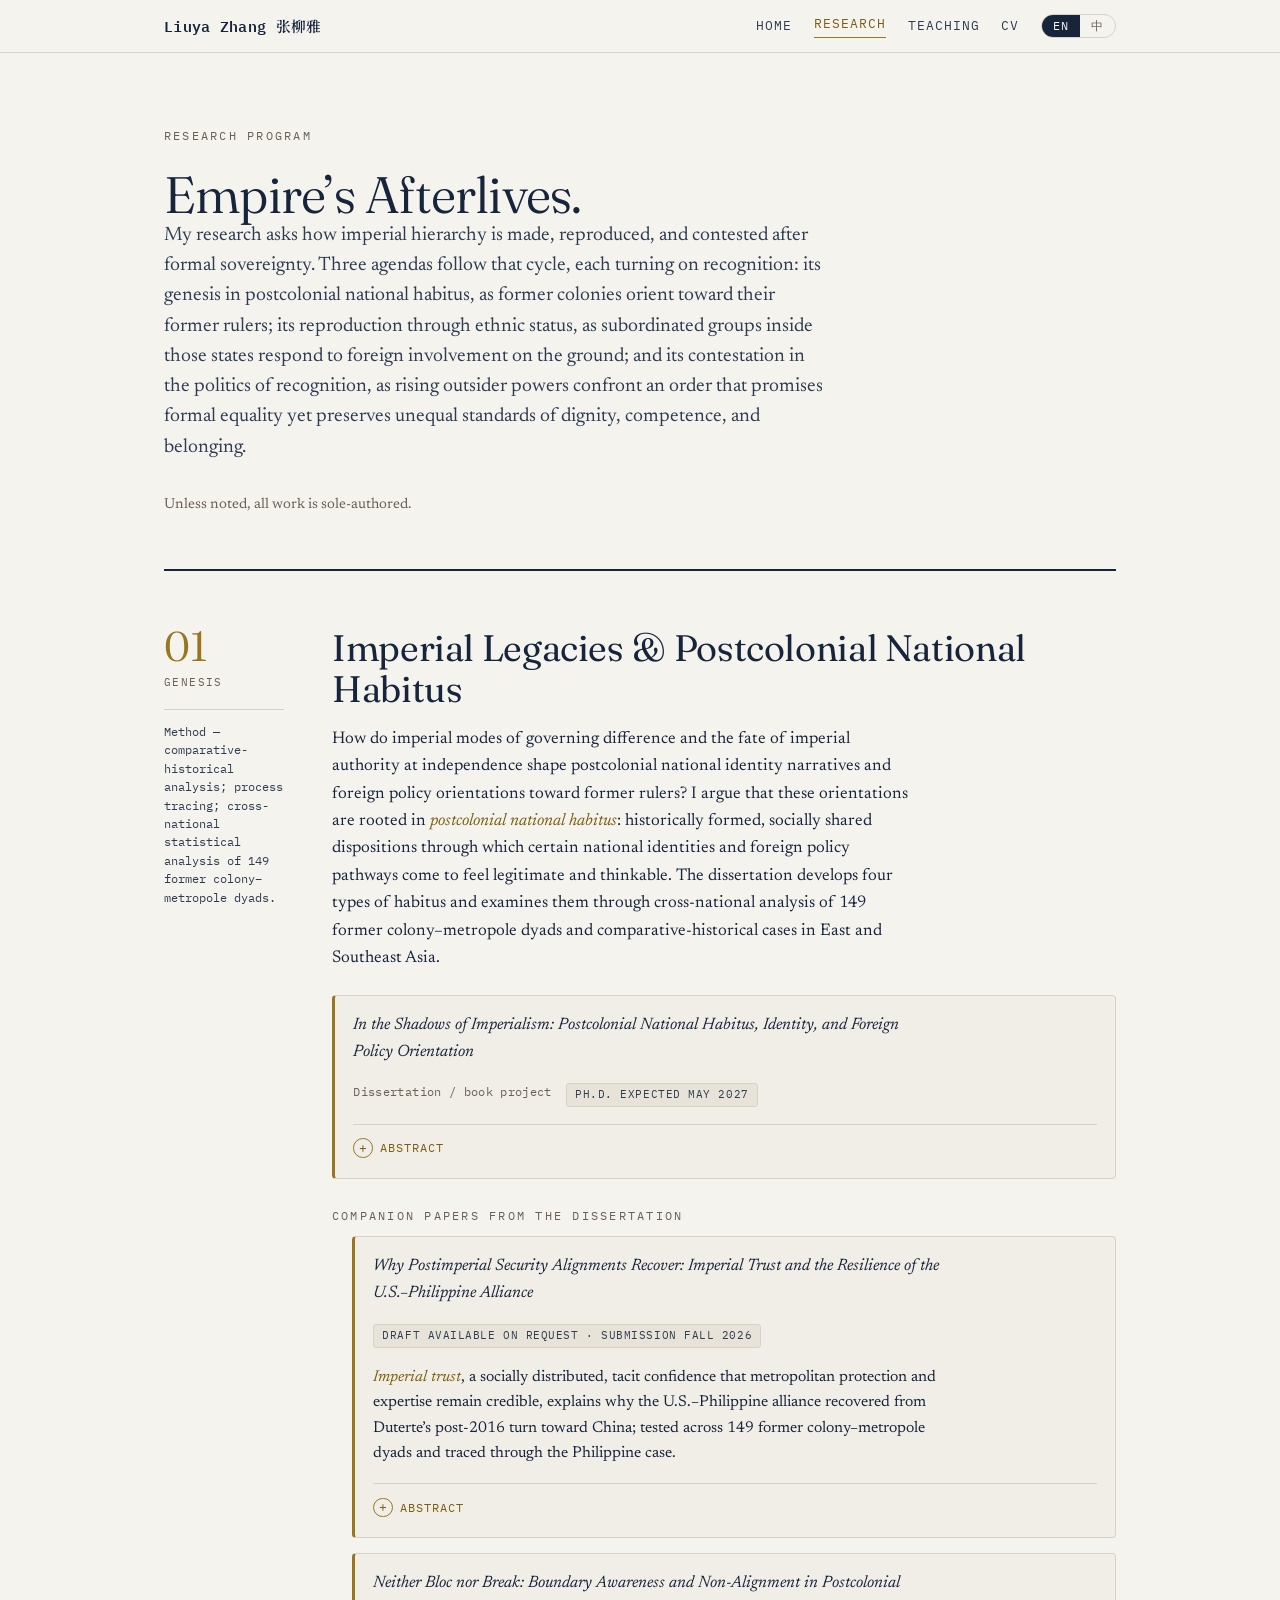
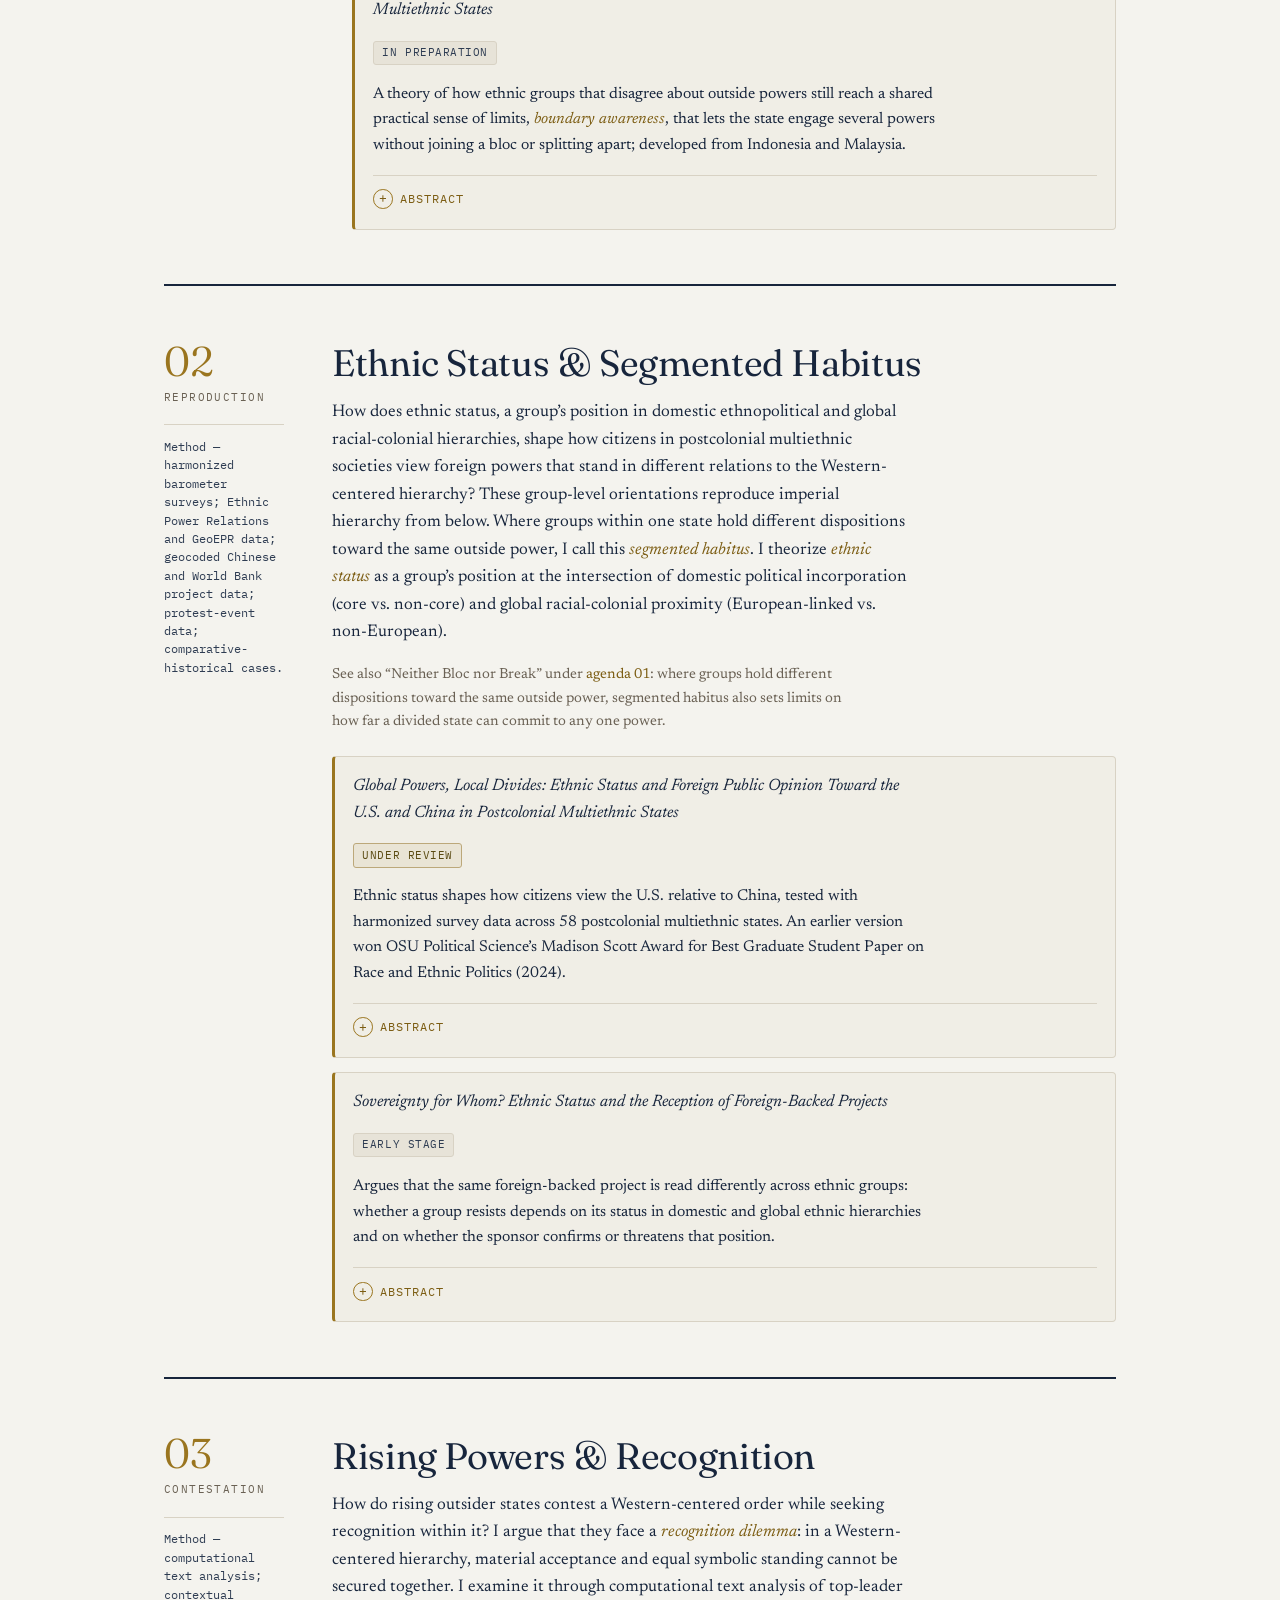
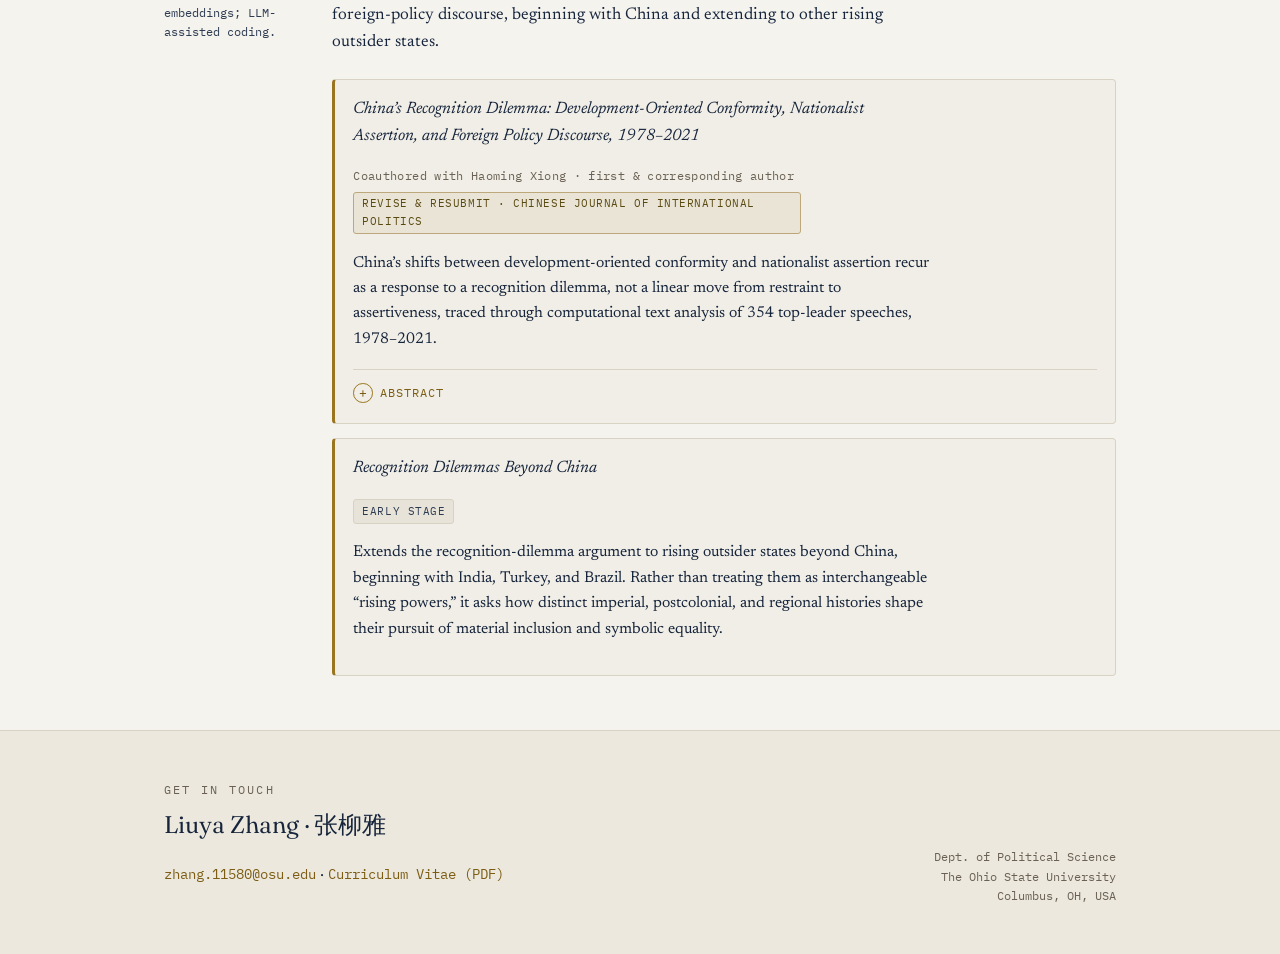
==== commit 90aba6e2: "Update research.html" ====
--- a/research.html
+++ b/research.html
@@ -36,13 +36,9 @@
       <span data-lang="en">Empire’s Afterlives.</span>
       <span data-lang="zh">帝国之后。</span>
     </h1>
-    <p class="lead" style="max-width:60ch;margin-top:.2rem;font-style:italic">
-      <span data-lang="en">The life cycle of a hierarchy.</span>
-      <span data-lang="zh">一套等级的生命周期。</span>
-    </p>
     <p class="lead hero__standfirst" style="max-width:60ch">
-      <span data-lang="en">My research asks how imperial hierarchy forms, persists, and is contested after formal sovereignty. Three agendas follow that cycle, each turning on recognition: its genesis in postcolonial national habitus, as former colonies orient toward their former rulers; its reproduction through ethnic status, as subordinated groups inside those states respond to foreign involvement on the ground; and its contestation in the politics of recognition, as rising outsider powers confront an order that promises formal equality yet preserves unequal standards of dignity, competence, and belonging.</span>
-      <span data-lang="zh">我的研究探讨帝国等级在形式主权之后如何形成、延续并受到挑战。三个议程沿着这一周期展开，并都以承认为核心：其生成，体现于后殖民民族惯习，即前殖民地如何确立对前宗主国的取向；其再生产，经由族群地位，即这些国家内部处于从属地位的族群如何在地方层面回应外部介入；其受到的挑战，则见于承认政治，即崛起的外来大国如何面对一种许诺形式平等、却保留不平等的尊严、能力与归属标准的秩序。</span>
+      <span data-lang="en">My research asks how imperial hierarchy is made, reproduced, and contested after formal sovereignty. Three agendas follow that cycle, each turning on recognition: its genesis in postcolonial national habitus, as former colonies orient toward their former rulers; its reproduction through ethnic status, as subordinated groups inside those states respond to foreign involvement on the ground; and its contestation in the politics of recognition, as rising outsider powers confront an order that promises formal equality yet preserves unequal standards of dignity, competence, and belonging.</span>
+      <span data-lang="zh">我的研究探讨帝国等级在形式主权之后如何被造就、再生产与挑战。三个议程沿着这一周期展开，并都以承认为核心：其生成，体现于后殖民民族惯习，即前殖民地如何确立对前宗主国的取向；其再生产，经由族群地位，即这些国家内部处于从属地位的族群如何在地方层面回应外部介入；其受到的挑战，则见于承认政治，即崛起的外来大国如何面对一种许诺形式平等、却保留不平等的尊严、能力与归属标准的秩序。</span>
     </p>
     <p class="muted" style="font-size:.9rem;max-width:60ch;margin-top:.8rem"><span data-lang="en">Unless noted, all work is sole-authored.</span><span data-lang="zh">除特别注明外，所有研究均为独立完成。</span></p>
   </section>
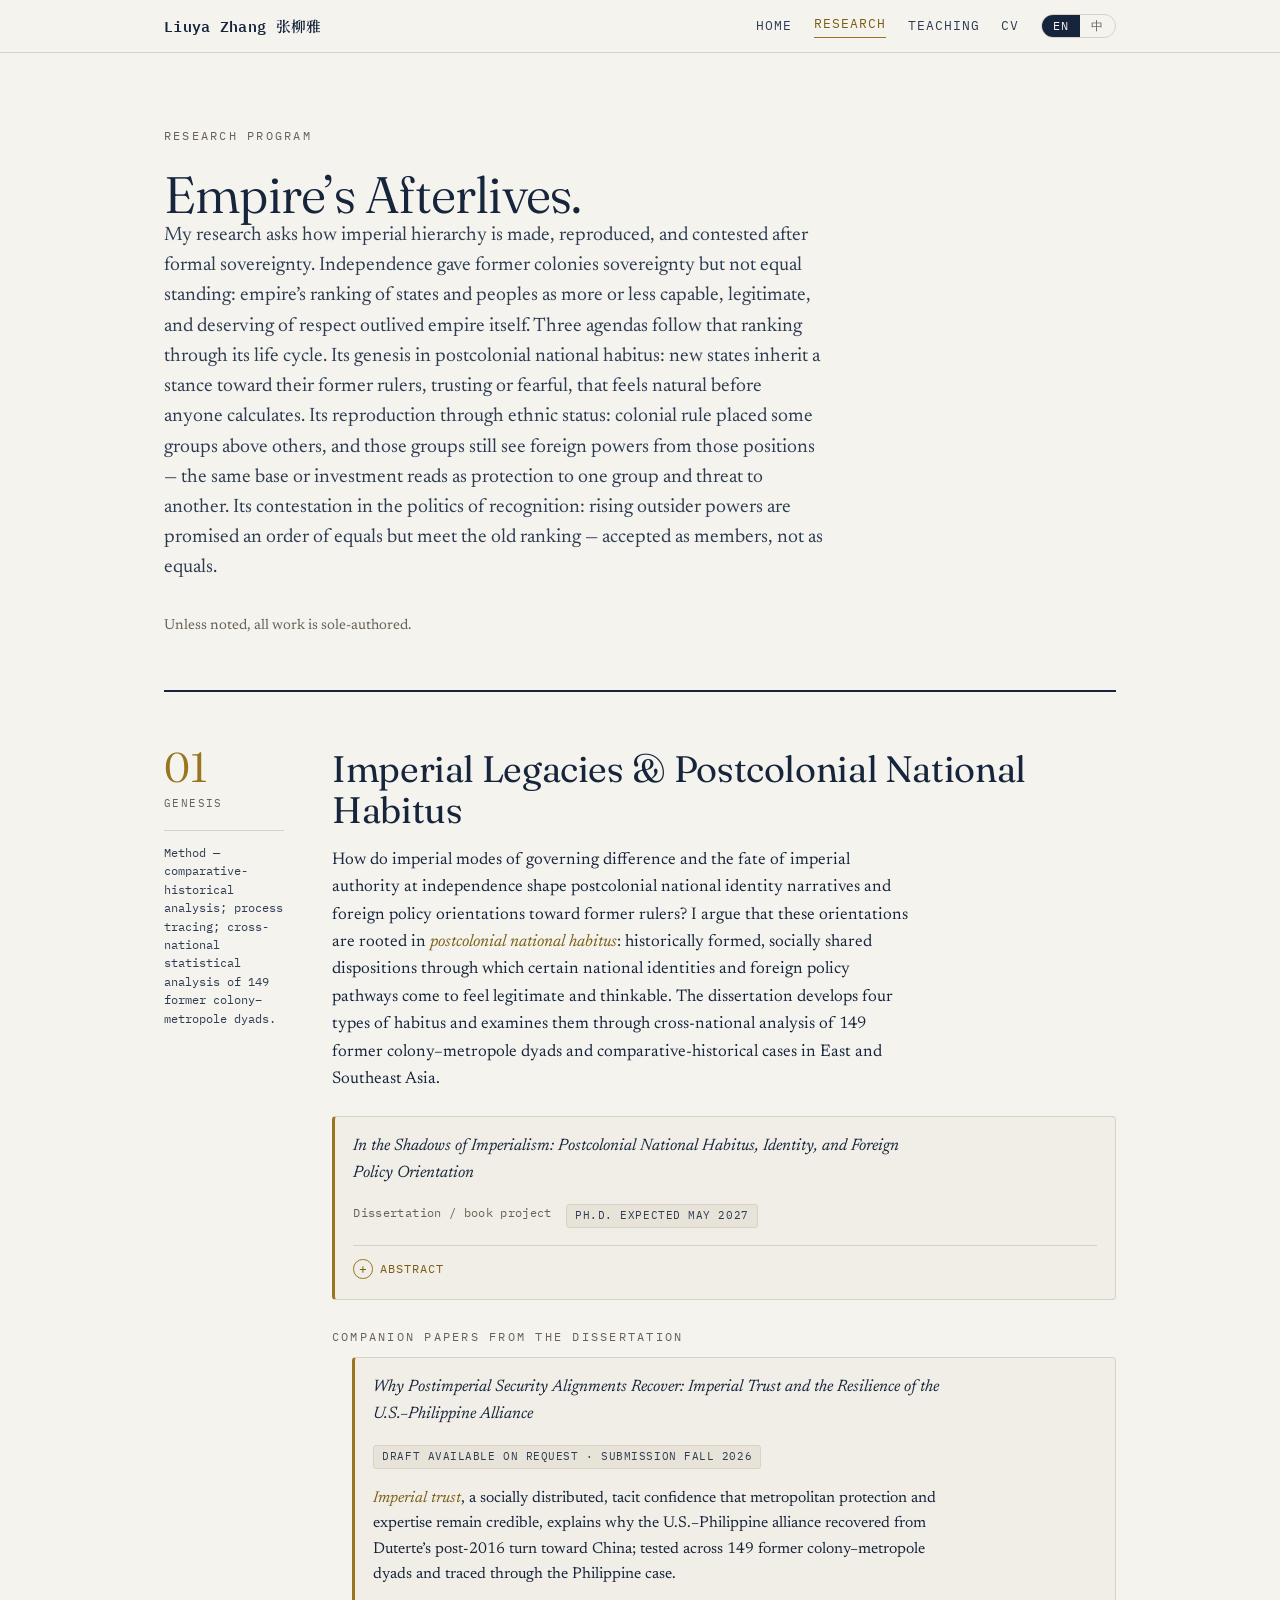
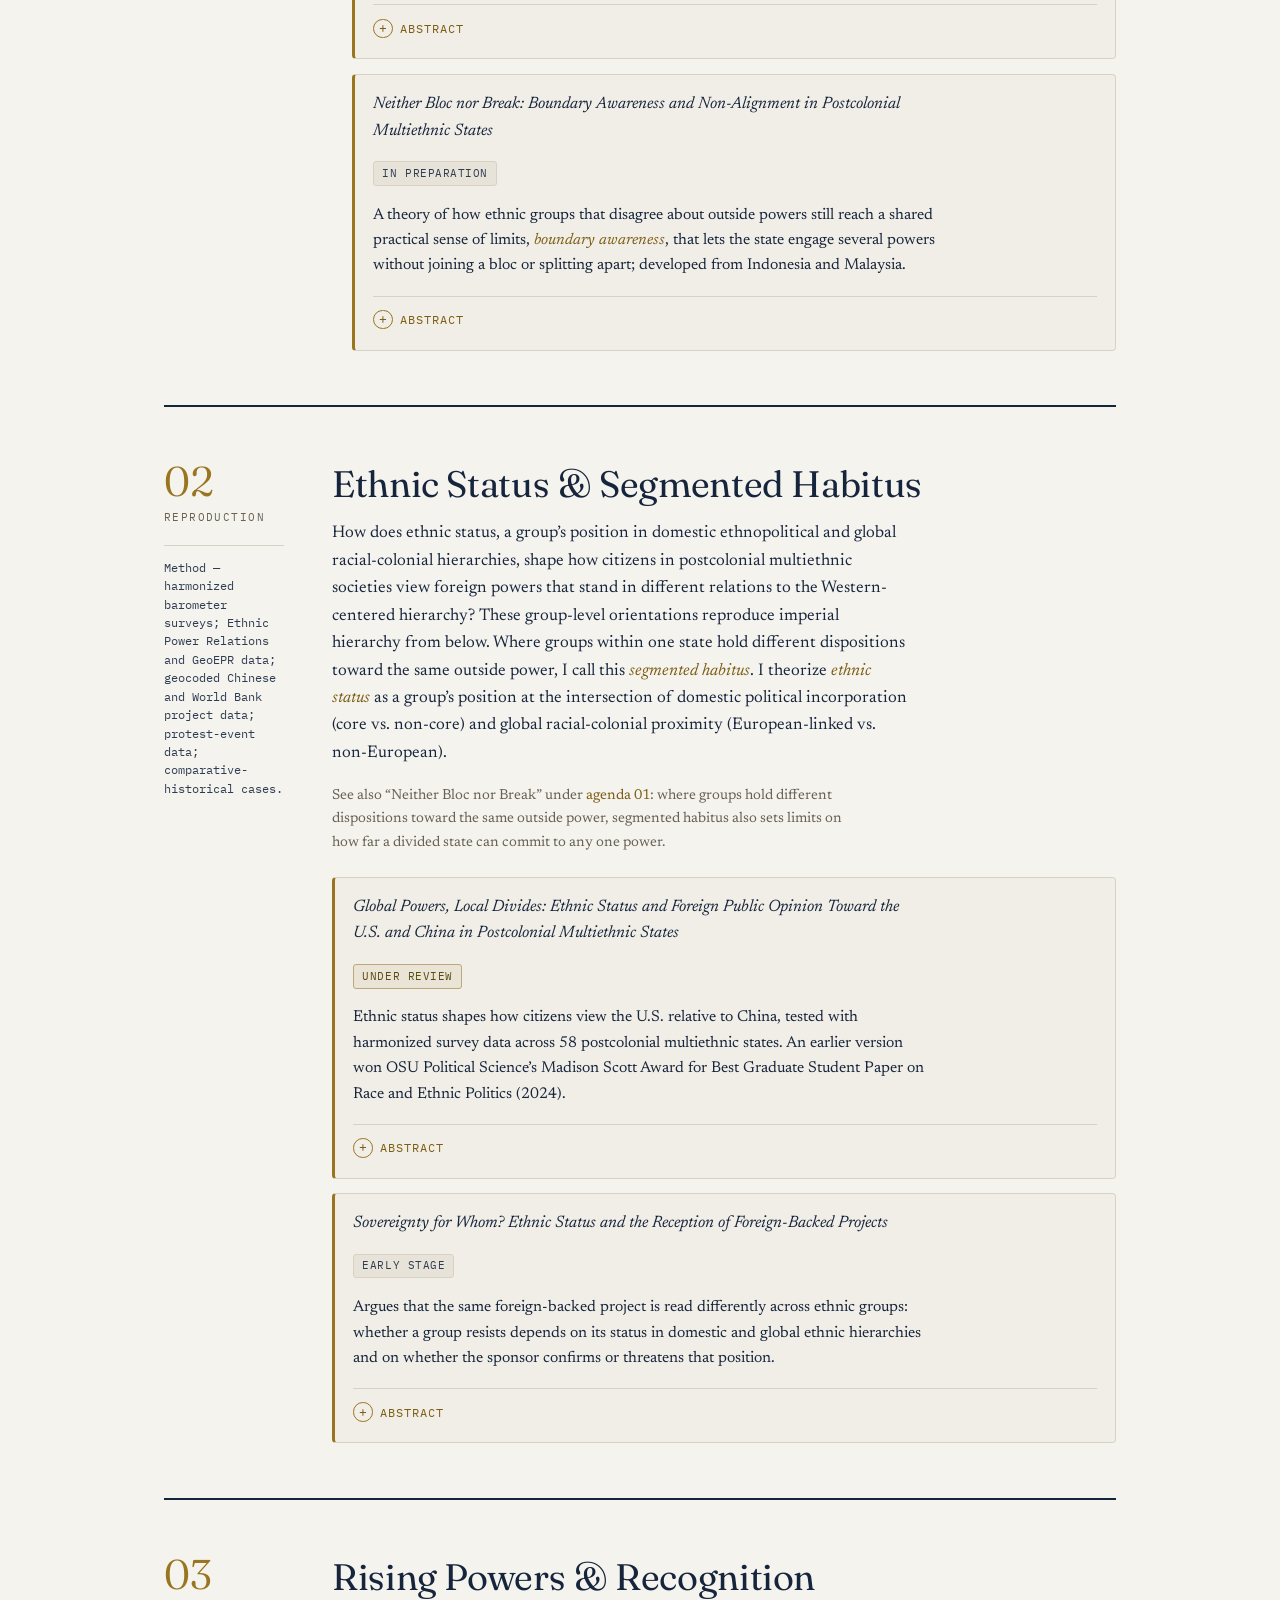
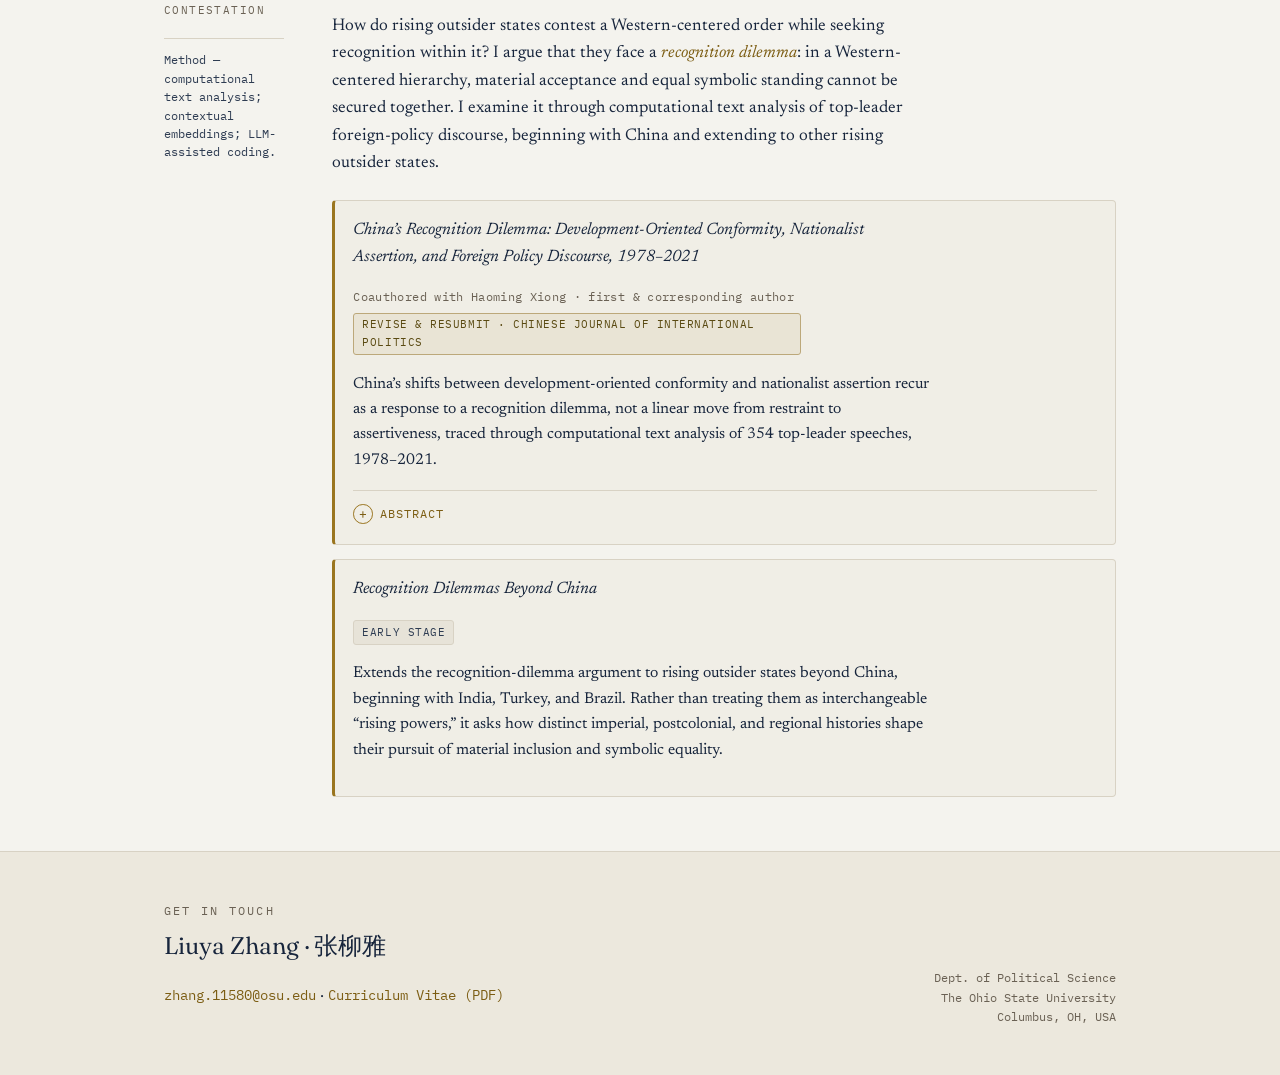
==== commit 1908070c: "publish the professional website on google" ====
--- a/research.html
+++ b/research.html
@@ -5,6 +5,7 @@
 <meta name="viewport" content="width=device-width, initial-scale=1">
 <title>Research · Liuya Zhang</title>
 <meta name="description" content="Empire’s Afterlives: three research agendas on the life cycle of imperial hierarchy after formal sovereignty — postcolonial national habitus, ethnic status, and the politics of recognition.">
+<link rel="canonical" href="https://liuya-2020.github.io/research.html">
 <link rel="preconnect" href="https://fonts.googleapis.com">
 <link rel="preconnect" href="https://fonts.gstatic.com" crossorigin>
 <link href="https://fonts.googleapis.com/css2?family=Fraunces:ital,opsz,wght@0,9..144,340;0,9..144,400;1,9..144,400&family=Newsreader:ital,opsz,wght@0,6..72,400;0,6..72,500;1,6..72,400&family=IBM+Plex+Mono:wght@400;600&family=Noto+Serif+SC:wght@400;600&display=swap" rel="stylesheet">
@@ -37,8 +38,8 @@
       <span data-lang="zh">帝国之后。</span>
     </h1>
     <p class="lead hero__standfirst" style="max-width:60ch">
-      <span data-lang="en">My research asks how imperial hierarchy is made, reproduced, and contested after formal sovereignty. Three agendas follow that cycle, each turning on recognition: its genesis in postcolonial national habitus, as former colonies orient toward their former rulers; its reproduction through ethnic status, as subordinated groups inside those states respond to foreign involvement on the ground; and its contestation in the politics of recognition, as rising outsider powers confront an order that promises formal equality yet preserves unequal standards of dignity, competence, and belonging.</span>
-      <span data-lang="zh">我的研究探讨帝国等级在形式主权之后如何被造就、再生产与挑战。三个议程沿着这一周期展开，并都以承认为核心：其生成，体现于后殖民民族惯习，即前殖民地如何确立对前宗主国的取向；其再生产，经由族群地位，即这些国家内部处于从属地位的族群如何在地方层面回应外部介入；其受到的挑战，则见于承认政治，即崛起的外来大国如何面对一种许诺形式平等、却保留不平等的尊严、能力与归属标准的秩序。</span>
+      <span data-lang="en">My research asks how imperial hierarchy is made, reproduced, and contested after formal sovereignty. Independence gave former colonies sovereignty but not equal standing: empire’s ranking of states and peoples as more or less capable, legitimate, and deserving of respect outlived empire itself. Three agendas follow that ranking through its life cycle. Its genesis in postcolonial national habitus: new states inherit a stance toward their former rulers, trusting or fearful, that feels natural before anyone calculates. Its reproduction through ethnic status: colonial rule placed some groups above others, and those groups still see foreign powers from those positions — the same base or investment reads as protection to one group and threat to another. Its contestation in the politics of recognition: rising outsider powers are promised an order of equals but meet the old ranking — accepted as members, not as equals.</span>
+      <span data-lang="zh">我的研究探讨帝国等级在形式主权之后如何被造就、再生产与挑战。独立赋予前殖民地主权，却未赋予平等的地位：帝国对国家与族群“能力高低、正当与否、是否值得尊重”的排序，比帝国本身存续得更久。三个议程追踪这一排序的生命周期。其生成，见于后殖民民族惯习：新生国家继承了一种对前宗主国的态度——信任或恐惧——它在任何人权衡之前就已显得自然。其再生产，经由族群地位：殖民统治把一些族群置于另一些族群之上，这些族群至今仍从各自的位置看待外部强权——同一处基地或同一笔投资，在一个族群眼中是保护，在另一个族群眼中是威胁。其受到的挑战，见于承认政治：崛起的外来大国被许诺一个平等国家组成的秩序，却遭遇旧有的排序——被接纳为成员，而非平等者。</span>
     </p>
     <p class="muted" style="font-size:.9rem;max-width:60ch;margin-top:.8rem"><span data-lang="en">Unless noted, all work is sole-authored.</span><span data-lang="zh">除特别注明外，所有研究均为独立完成。</span></p>
   </section>
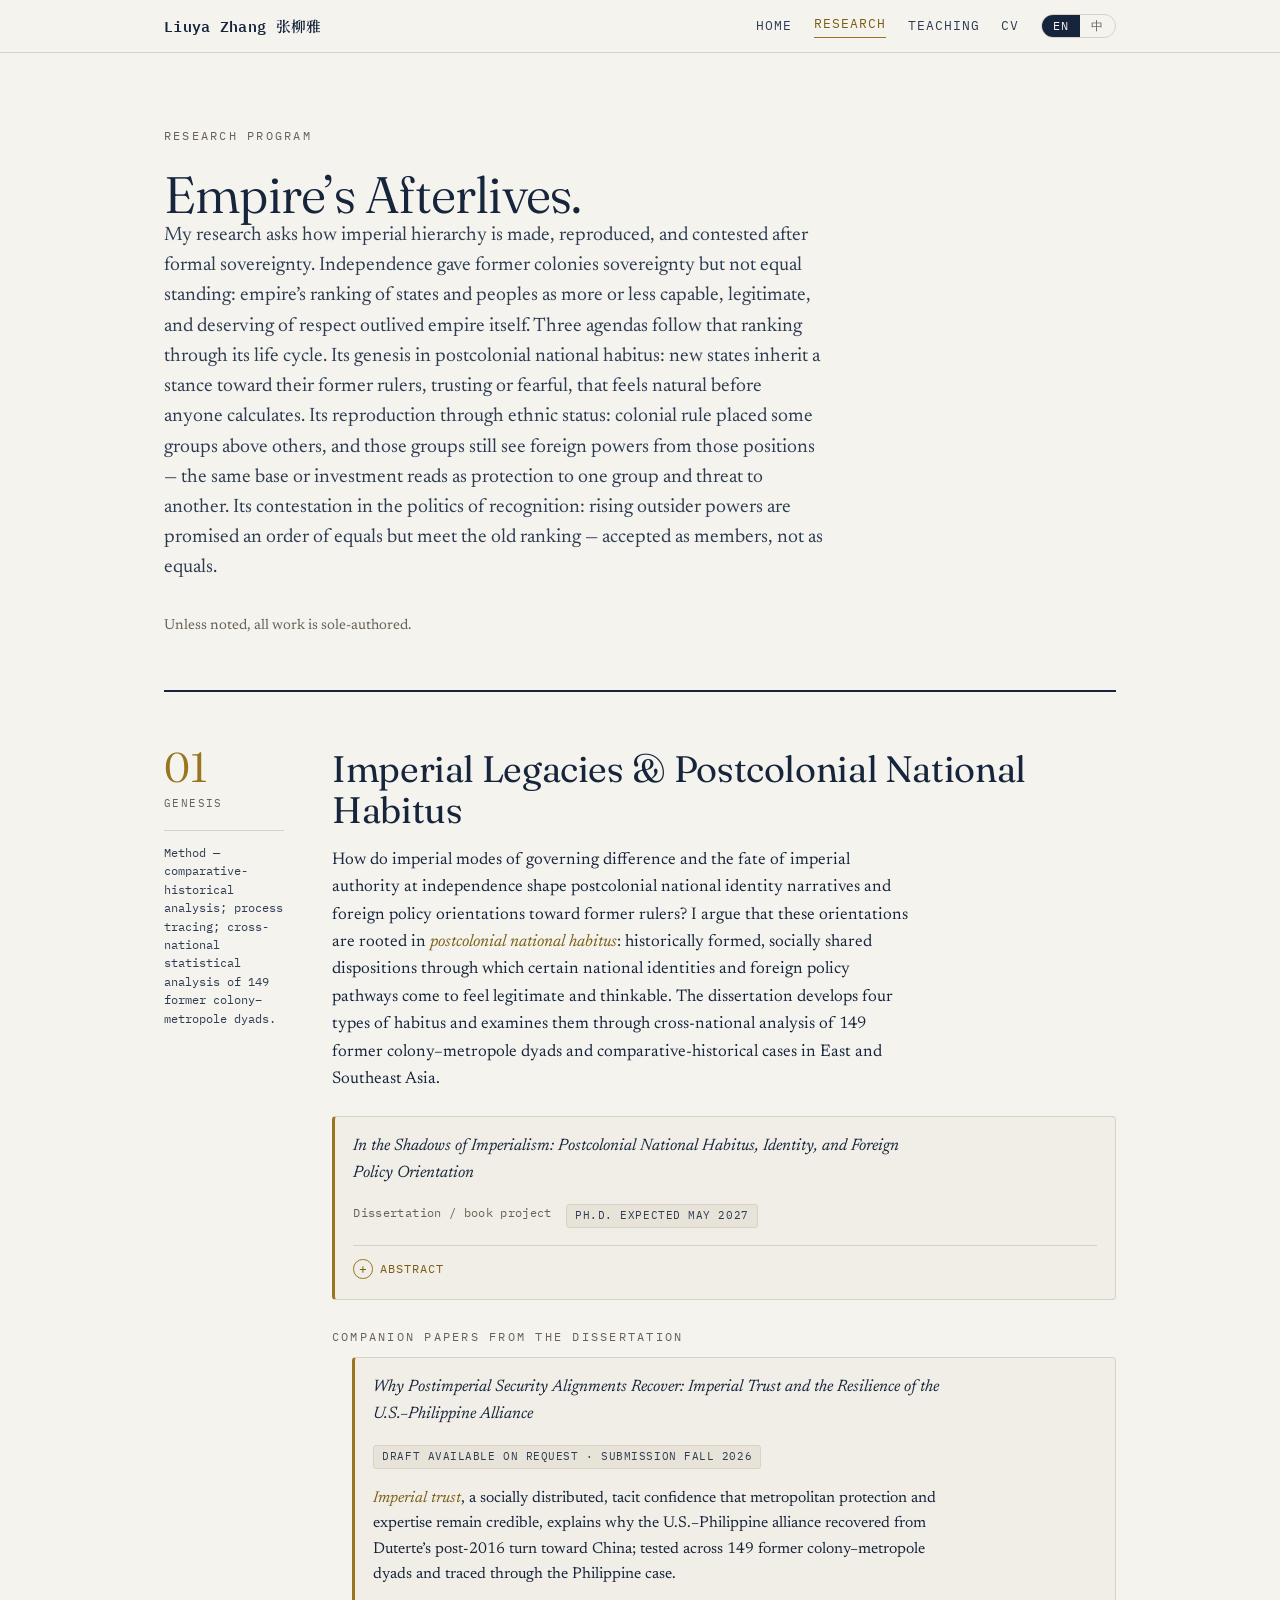
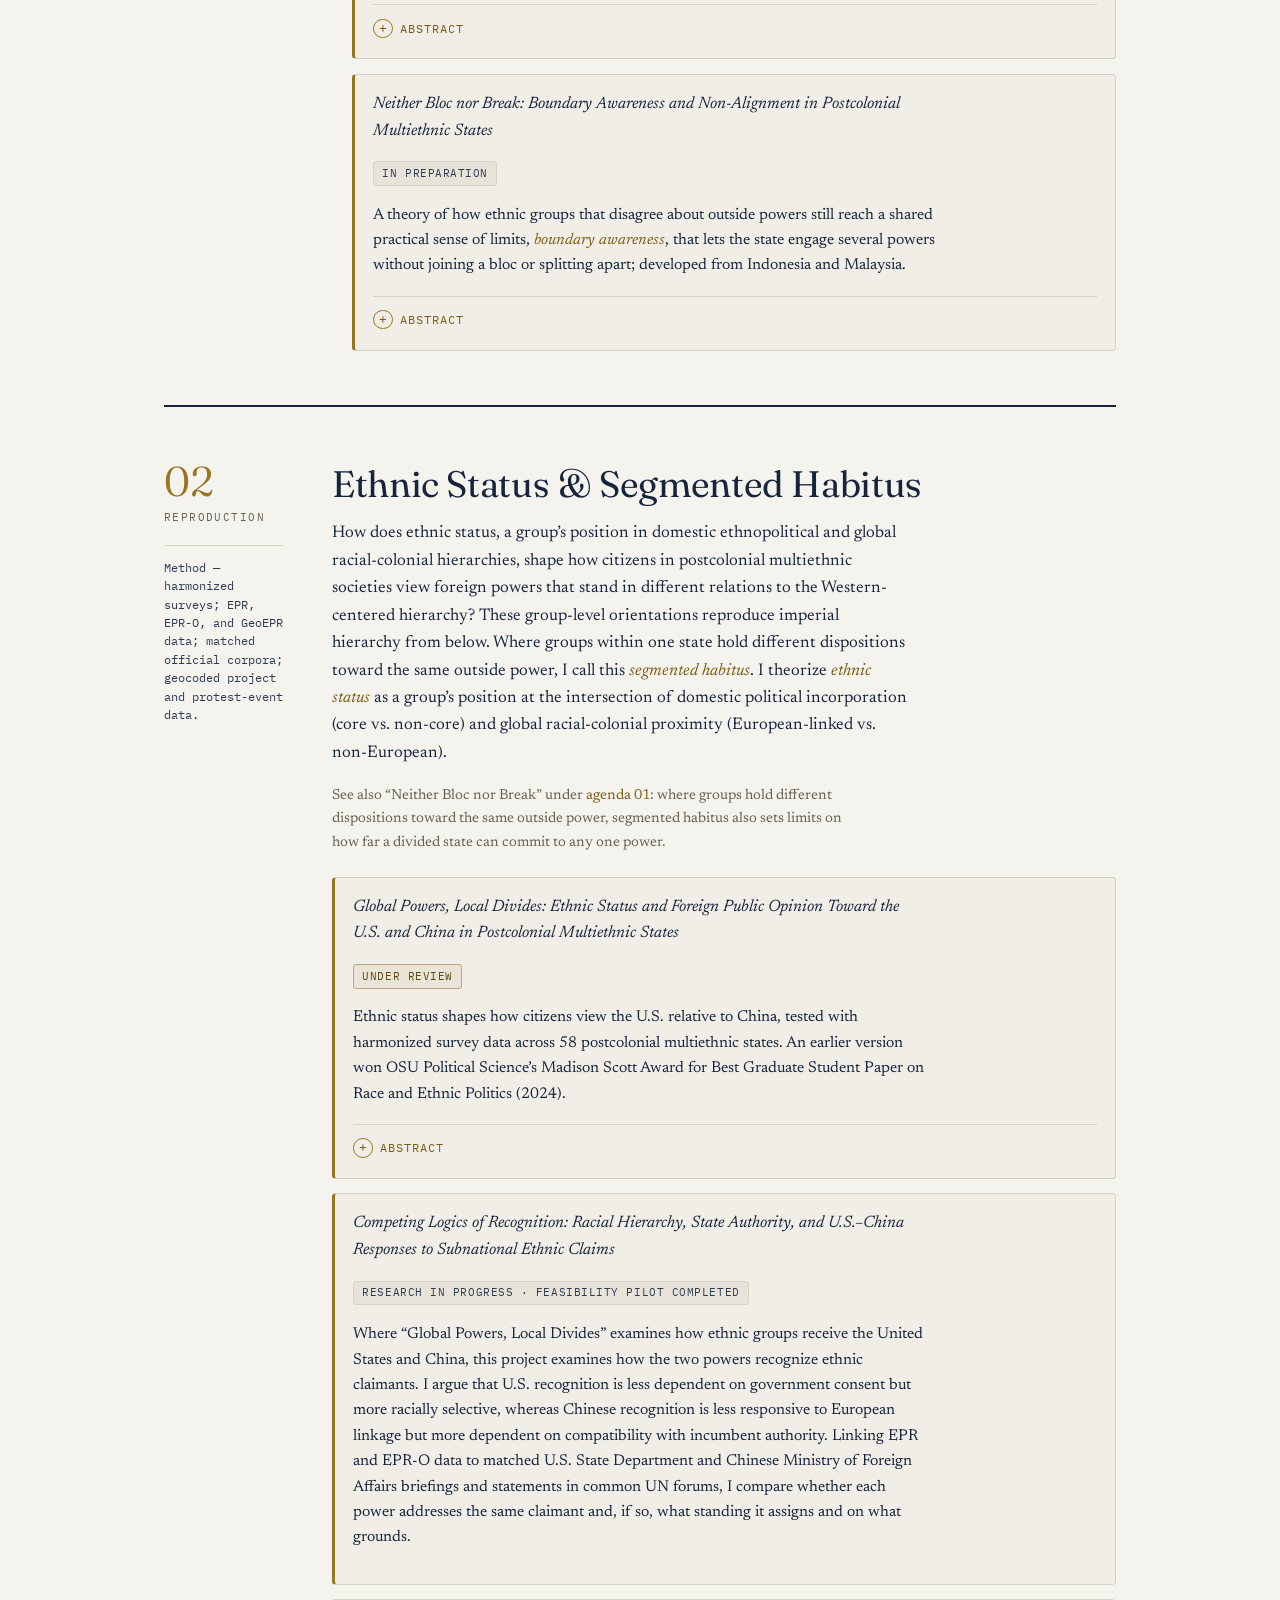
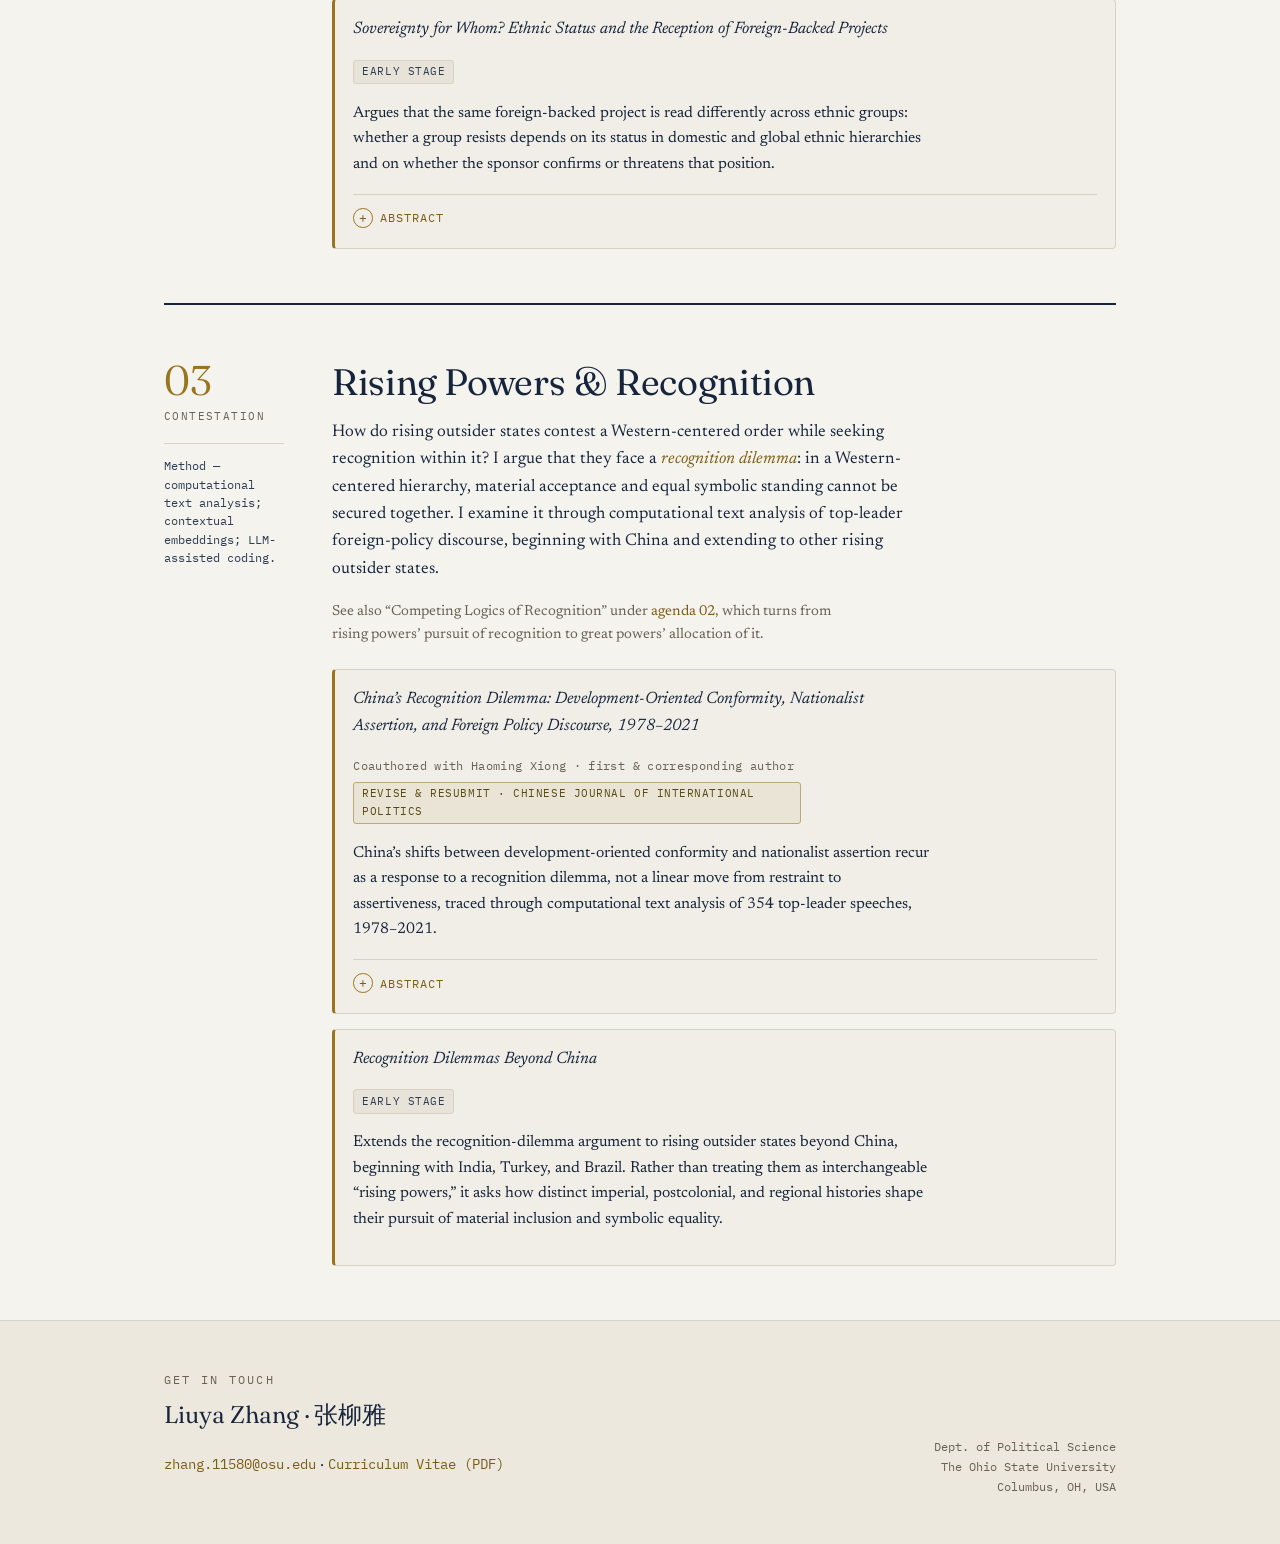
==== commit 6325a5df: "Add competing recognition project" ====
--- a/research.html
+++ b/research.html
@@ -67,7 +67,7 @@
             <div class="paper">
               <p class="paper__title">In the Shadows of Imperialism: Postcolonial National Habitus, Identity, and Foreign Policy Orientation</p>
               <p class="paper__meta"><span data-lang="en">Dissertation / book project</span><span data-lang="zh">博士论文 / 书稿项目</span><span class="status" data-lang="en">Ph.D. expected May 2027</span><span class="status" data-lang="zh">预计 2027 年 5 月获得博士学位</span></p>
-              <details class="abs"><summary><span data-lang="en">Abstract</span><span data-lang="zh">摘要</span></summary><div class="abs__body"><p><span data-lang="en">Why do countries emerging from imperial rule develop divergent and durable foreign policy orientations toward former imperial powers? I argue that the variation is rooted in postcolonial national habitus: historically formed, socially distributed dispositions through which national identity and foreign policy orientation are enacted as one tacit, relational practical sense. Two historical conditions shape it: whether empire homogenized or differentiated the societies it ruled, and whether imperial authority was inherited or repudiated at independence. Together they generate four configurations: Mimicry/Deference, Victimhood/Defiance, Hybrid/Engagement, and Autonomist/Buffering. The dissertation combines cross-national analysis of 149 former colony–metropole dyads with comparative-historical cases in East and Southeast Asia, centered on Philippines–U.S., Korea–Japan, and Indonesia–Netherlands. It shows that imperial hierarchy persists after sovereignty by shaping which foreign policy choices appear thinkable, appropriate, and desirable, beyond material dependence, institutional constraint, or elite interests.</span><span data-lang="zh">为何走出帝国统治的国家会对前宗主国形成分化而持久的外交政策取向？我认为这一差异根植于后殖民民族惯习：由历史形成、社会共享的性情倾向，使民族身份与外交政策取向成为同一种隐性、关系性实践感的两种表达。两个历史条件塑造它：帝国是同质化还是差异化地统治被殖民社会，以及独立时帝国权威是被继承还是被拒斥。二者共同产生四种类型：Mimicry/Deference、Victimhood/Defiance、Hybrid/Engagement 与 Autonomist/Buffering。论文将 149 组前殖民地—宗主国配对的跨国分析与东亚和东南亚的比较历史案例相结合，以菲律宾—美国、韩国—日本、印尼—荷兰为核心。研究表明，帝国等级在主权独立后之所以延续，是因为它塑造了哪些外交政策选择显得可想、恰当且值得向往，这超出了物质依赖、制度约束或精英利益所能解释的范围。</span></p><figure class="fig"><svg class="typology" viewBox="0 0 640 308" role="img" aria-label="Two-by-two typology of postcolonial national habitus: affective orientation toward the former ruler (trust or fear) by social reach of the orientation (convergent or segmented), giving Mimicry/Deference, Victimhood/Defiance, Hybrid/Engagement, and Autonomist/Buffering"><text data-lang="en" x="285.0" y="37" class="ty-col" text-anchor="middle">Trust</text><text data-lang="zh" x="285.0" y="37" class="ty-col" text-anchor="middle">信任</text><text data-lang="en" x="285.0" y="52" class="ty-sub" text-anchor="middle">imperial authority inherited</text><text data-lang="zh" x="285.0" y="52" class="ty-sub" text-anchor="middle">帝国权威被继承</text><text data-lang="en" x="515.0" y="37" class="ty-col" text-anchor="middle">Fear</text><text data-lang="zh" x="515.0" y="37" class="ty-col" text-anchor="middle">恐惧</text><text data-lang="en" x="515.0" y="52" class="ty-sub" text-anchor="middle">imperial authority repudiated</text><text data-lang="zh" x="515.0" y="52" class="ty-sub" text-anchor="middle">帝国权威被拒斥</text><text data-lang="en" x="400" y="16" class="ty-axis" text-anchor="middle">Affective orientation toward the former ruler</text><text data-lang="zh" x="400" y="16" class="ty-axis" text-anchor="middle">对前宗主国的情感取向</text><text data-lang="en" x="14" y="180" class="ty-axis" text-anchor="middle" transform="rotate(-90 14 180)">Social reach of the orientation</text><text data-lang="zh" x="14" y="180" class="ty-axis" text-anchor="middle" transform="rotate(-90 14 180)">取向的社会覆盖面</text><text data-lang="en" x="156" y="120.0" class="ty-row" text-anchor="end">Convergent</text><text data-lang="zh" x="156" y="120.0" class="ty-row" text-anchor="end">趋同</text><text data-lang="en" x="156" y="138.0" class="ty-sub" text-anchor="end">homogenizing rule</text><text data-lang="zh" x="156" y="138.0" class="ty-sub" text-anchor="end">同质化统治</text><text data-lang="en" x="156" y="232.0" class="ty-row" text-anchor="end">Segmented</text><text data-lang="zh" x="156" y="232.0" class="ty-row" text-anchor="end">分割</text><text data-lang="en" x="156" y="250.0" class="ty-sub" text-anchor="end">differentiating rule</text><text data-lang="zh" x="156" y="250.0" class="ty-sub" text-anchor="end">差异化统治</text><rect x="170" y="68" width="230" height="112" class="ty-cell"/><text x="285.0" y="122.0" class="ty-name" text-anchor="middle">Mimicry / Deference</text><text data-lang="en" x="285.0" y="146.0" class="ty-case" text-anchor="middle">Philippines–U.S.</text><text data-lang="zh" x="285.0" y="146.0" class="ty-case" text-anchor="middle">菲律宾—美国</text><rect x="400" y="68" width="230" height="112" class="ty-cell"/><text x="515.0" y="122.0" class="ty-name" text-anchor="middle">Victimhood / Defiance</text><text data-lang="en" x="515.0" y="146.0" class="ty-case" text-anchor="middle">Korea–Japan</text><text data-lang="zh" x="515.0" y="146.0" class="ty-case" text-anchor="middle">韩国—日本</text><rect x="170" y="180" width="230" height="112" class="ty-cell"/><text x="285.0" y="234.0" class="ty-name" text-anchor="middle">Hybrid / Engagement</text><text data-lang="en" x="285.0" y="258.0" class="ty-case" text-anchor="middle">Malaysia–Britain (in progress)</text><text data-lang="zh" x="285.0" y="258.0" class="ty-case" text-anchor="middle">马来西亚—英国（进行中）</text><rect x="400" y="180" width="230" height="112" class="ty-cell"/><text x="515.0" y="234.0" class="ty-name" text-anchor="middle">Autonomist / Buffering</text><text data-lang="en" x="515.0" y="258.0" class="ty-case" text-anchor="middle">Indonesia–Netherlands</text><text data-lang="zh" x="515.0" y="258.0" class="ty-case" text-anchor="middle">印尼—荷兰</text></svg><figcaption><span data-lang="en">Four configurations of postcolonial national habitus, with the case studied for each. Rows: the social reach of the orientation — convergent across ethnic groups or segmented by them — set by how empire governed difference. Columns: the affective orientation toward the former ruler — trust or fear — set by whether imperial authority was inherited or repudiated at independence.</span><span data-lang="zh">后殖民民族惯习的四种类型及各自对应的案例。行：取向的社会覆盖面——跨族群趋同或按族群分割——由帝国如何治理差异所决定；列：对前宗主国的情感取向——信任或恐惧——由独立时帝国权威被继承还是被拒斥所决定。</span></figcaption></figure></div></details>
+              <details class="abs"><summary><span data-lang="en">Abstract</span><span data-lang="zh">摘要</span></summary><div class="abs__body"><p><span data-lang="en">Why do countries emerging from imperial rule develop divergent and durable foreign policy orientations toward former imperial powers? I argue that the variation is rooted in postcolonial national habitus: historically formed, socially distributed dispositions through which national identity and foreign policy orientation are enacted as one tacit, relational practical sense. Two historical conditions shape it: whether empire homogenized or differentiated the societies it ruled, and whether imperial authority was inherited or repudiated at independence. Together they generate four configurations: Mimicry/Deference, Victimhood/Defiance, Hybrid/Engagement, and Autonomist/Buffering. The dissertation combines cross-national analysis of 149 former colony–metropole dyads with comparative-historical cases in East and Southeast Asia, centered on Philippines–U.S., Korea–Japan, and Indonesia–Netherlands. It shows that imperial hierarchy persists after sovereignty by shaping which foreign policy choices appear thinkable, appropriate, and desirable, beyond material dependence, institutional constraint, or elite interests.</span><span data-lang="zh">为何走出帝国统治的国家会对前宗主国形成分化而持久的外交政策取向？我认为这一差异根植于后殖民民族惯习：由历史形成、社会共享的性情倾向，使民族身份与外交政策取向成为同一种隐性、关系性实践感的两种表达。两个历史条件塑造它：帝国是同质化还是差异化地统治被殖民社会，以及独立时帝国权威是被继承还是被拒斥。二者共同产生四种类型：Mimicry/Deference、Victimhood/Defiance、Hybrid/Engagement 与 Autonomist/Buffering。论文将 149 组前殖民地—宗主国配对的跨国分析与东亚和东南亚的比较历史案例相结合，以菲律宾—美国、韩国—日本、印尼—荷兰为核心。研究表明，帝国等级在主权独立后之所以延续，是因为它塑造了哪些外交政策选择显得可想、恰当且值得向往，这超出了物质依赖、制度约束或精英利益所能解释的范围。</span></p><figure class="fig"><svg class="typology" viewBox="0 0 640 308" role="img" aria-label="Two-by-two typology of postcolonial national habitus: affective orientation toward the former ruler (trust or fear) by social distribution of the orientation (convergent or segmented), giving Mimicry/Deference, Victimhood/Defiance, Hybrid/Engagement, and Autonomist/Buffering"><text data-lang="en" x="285.0" y="37" class="ty-col" text-anchor="middle">Trust</text><text data-lang="zh" x="285.0" y="37" class="ty-col" text-anchor="middle">信任</text><text data-lang="en" x="285.0" y="52" class="ty-sub" text-anchor="middle">imperial authority inherited</text><text data-lang="zh" x="285.0" y="52" class="ty-sub" text-anchor="middle">帝国权威被继承</text><text data-lang="en" x="515.0" y="37" class="ty-col" text-anchor="middle">Fear</text><text data-lang="zh" x="515.0" y="37" class="ty-col" text-anchor="middle">恐惧</text><text data-lang="en" x="515.0" y="52" class="ty-sub" text-anchor="middle">imperial authority repudiated</text><text data-lang="zh" x="515.0" y="52" class="ty-sub" text-anchor="middle">帝国权威被拒斥</text><text data-lang="en" x="400" y="16" class="ty-axis" text-anchor="middle">Affective orientation toward the former ruler</text><text data-lang="zh" x="400" y="16" class="ty-axis" text-anchor="middle">对前宗主国的情感取向</text><text data-lang="en" x="14" y="180" class="ty-axis" text-anchor="middle" transform="rotate(-90 14 180)">Social distribution of the orientation</text><text data-lang="zh" x="14" y="180" class="ty-axis" text-anchor="middle" transform="rotate(-90 14 180)">取向的社会分布</text><text data-lang="en" x="156" y="120.0" class="ty-row" text-anchor="end">Convergent</text><text data-lang="zh" x="156" y="120.0" class="ty-row" text-anchor="end">趋同</text><text data-lang="en" x="156" y="138.0" class="ty-sub" text-anchor="end">homogenizing rule</text><text data-lang="zh" x="156" y="138.0" class="ty-sub" text-anchor="end">同质化统治</text><text data-lang="en" x="156" y="232.0" class="ty-row" text-anchor="end">Segmented</text><text data-lang="zh" x="156" y="232.0" class="ty-row" text-anchor="end">分割</text><text data-lang="en" x="156" y="250.0" class="ty-sub" text-anchor="end">differentiating rule</text><text data-lang="zh" x="156" y="250.0" class="ty-sub" text-anchor="end">差异化统治</text><rect x="170" y="68" width="230" height="112" class="ty-cell"/><text x="285.0" y="122.0" class="ty-name" text-anchor="middle">Mimicry / Deference</text><text data-lang="en" x="285.0" y="146.0" class="ty-case" text-anchor="middle">Philippines–U.S.</text><text data-lang="zh" x="285.0" y="146.0" class="ty-case" text-anchor="middle">菲律宾—美国</text><rect x="400" y="68" width="230" height="112" class="ty-cell"/><text x="515.0" y="122.0" class="ty-name" text-anchor="middle">Victimhood / Defiance</text><text data-lang="en" x="515.0" y="146.0" class="ty-case" text-anchor="middle">Korea–Japan</text><text data-lang="zh" x="515.0" y="146.0" class="ty-case" text-anchor="middle">韩国—日本</text><rect x="170" y="180" width="230" height="112" class="ty-cell"/><text x="285.0" y="234.0" class="ty-name" text-anchor="middle">Hybrid / Engagement</text><text data-lang="en" x="285.0" y="258.0" class="ty-case" text-anchor="middle">Malaysia–Britain (in progress)</text><text data-lang="zh" x="285.0" y="258.0" class="ty-case" text-anchor="middle">马来西亚—英国（进行中）</text><rect x="400" y="180" width="230" height="112" class="ty-cell"/><text x="515.0" y="234.0" class="ty-name" text-anchor="middle">Autonomist / Buffering</text><text data-lang="en" x="515.0" y="258.0" class="ty-case" text-anchor="middle">Indonesia–Netherlands</text><text data-lang="zh" x="515.0" y="258.0" class="ty-case" text-anchor="middle">印尼—荷兰</text></svg><figcaption><span data-lang="en">Four configurations of postcolonial national habitus, with the case studied for each. Rows: the social distribution of the orientation — convergent across ethnic groups or segmented by them — set by how empire governed difference. Columns: the affective orientation toward the former ruler — trust or fear — set by whether imperial authority was inherited or repudiated at independence.</span><span data-lang="zh">后殖民民族惯习的四种类型及各自对应的案例。行：取向的社会分布——跨族群趋同或按族群分割——由帝国如何治理差异所决定；列：对前宗主国的情感取向——信任或恐惧——由独立时帝国权威被继承还是被拒斥所决定。</span></figcaption></figure></div></details>
             </div>
           </div>
           <p class="eyebrow" style="margin:1.6rem 0 0"><span data-lang="en">Companion papers from the dissertation</span><span data-lang="zh">博士论文的配套论文</span></p>
@@ -96,8 +96,8 @@
           <div class="agenda__num">02</div>
           <div class="agenda__phase"><span data-lang="en">Reproduction</span><span data-lang="zh">再生产</span></div>
           <div class="agenda__method">
-            <span data-lang="en">Method — harmonized barometer surveys; Ethnic Power Relations and GeoEPR data; geocoded Chinese and World Bank project data; protest-event data; comparative-historical cases.</span>
-            <span data-lang="zh">方法——多源区域民调数据整合；Ethnic Power Relations 与 GeoEPR 数据；中国与世界银行地理编码项目数据；抗议事件数据；比较历史案例。</span>
+            <span data-lang="en">Method — harmonized surveys; EPR, EPR-O, and GeoEPR data; matched official corpora; geocoded project and protest-event data.</span>
+            <span data-lang="zh">方法——整合调查数据；EPR、EPR-O 与 GeoEPR 数据；匹配的官方文本语料库；地理编码的项目与抗议事件数据。</span>
           </div>
         </aside>
         <div class="agenda__main">
@@ -118,6 +118,11 @@
               <p class="paper__meta"><span class="status status--review" data-lang="en">Under review</span><span class="status status--review" data-lang="zh">在审</span></p>
               <p class="paper__desc"><span data-lang="en">Ethnic status shapes how citizens view the U.S. relative to China, tested with harmonized survey data across 58 postcolonial multiethnic states. An earlier version won OSU Political Science’s Madison Scott Award for Best Graduate Student Paper on Race and Ethnic Politics (2024).</span><span data-lang="zh">族群地位塑造公民对美国与中国的相对看法，基于 58 个后殖民多族群国家的整合民调数据加以检验。该论文早期版本获俄亥俄州立大学政治学系 Madison Scott 奖（种族与族群政治方向最佳研究生论文，2024）。</span></p>
               <details class="abs"><summary><span data-lang="en">Abstract</span><span data-lang="zh">摘要</span></summary><div class="abs__body"><p><span data-lang="en">Why do citizens within the same postcolonial multiethnic state differ in their relative evaluations of the U.S. and China? Existing accounts emphasize liberal-democratic affinity, material exposure, and transnational identity ties but less often examine how ethnic stratification conditions the political meaning of these factors. I theorize ethnic status as a social position with two intersecting dimensions: domestic political incorporation, distinguishing ethnic cores from non-cores by state access, and racial-colonial proximity, distinguishing European-linked from non-European groups by Western-centered recognition. Citizens evaluate these powers by assessing which is more likely to affirm or threaten their group’s domestic incorporation and international standing. Using harmonized surveys of 132,690 respondents in 58 postcolonial multiethnic states, merged with the Ethnic Power Relations dataset, I find that European cores are most U.S.-favorable, non-European cores more China-leaning, and non-cores more context-dependent. U.S.-China competition for foreign public support thus runs through domestic ethnic cleavages and racial-colonial legacies.</span><span data-lang="zh">同一后殖民多族群国家内的公民为何在对美国与中国的相对评价上存在差异？现有解释强调自由民主亲和、物质暴露与跨国身份联系，却较少考察族群分层如何塑造这些因素的政治意涵。我将族群地位理论化为具有两个交叉维度的社会位置：国内政治纳入（按国家权力的获取区分核心与非核心族群）与种族—殖民亲近度（按西方中心的承认区分欧洲关联与非欧洲族群）。公民通过判断哪个大国更可能肯定或威胁其群体的国内纳入与国际地位来评价两国。基于 58 个后殖民多族群国家 132,690 名受访者的整合调查，并与 Ethnic Power Relations 数据集合并，我发现欧洲关联的核心群体最亲美，非欧洲的核心群体更倾向中国，非核心群体则更取决于情境。因此，中美对外国公众支持的竞争贯穿国内族群裂痕与种族—殖民遗产。</span></p></div></details>
+            </div>
+            <div class="paper">
+              <p class="paper__title">Competing Logics of Recognition: Racial Hierarchy, State Authority, and U.S.–China Responses to Subnational Ethnic Claims</p>
+              <p class="paper__meta"><span class="status" data-lang="en">Research in progress · feasibility pilot completed</span><span class="status" data-lang="zh">研究进行中 · 可行性试点已完成</span></p>
+              <p class="paper__desc"><span data-lang="en">Where “Global Powers, Local Divides” examines how ethnic groups receive the United States and China, this project examines how the two powers recognize ethnic claimants. I argue that U.S. recognition is less dependent on government consent but more racially selective, whereas Chinese recognition is less responsive to European linkage but more dependent on compatibility with incumbent authority. Linking EPR and EPR-O data to matched U.S. State Department and Chinese Ministry of Foreign Affairs briefings and statements in common UN forums, I compare whether each power addresses the same claimant and, if so, what standing it assigns and on what grounds.</span><span data-lang="zh">“Global Powers, Local Divides” 考察族群如何看待美国和中国，本项目则考察两国如何承认族群诉求方。我主张，美国的承认较少依赖政府同意，却更具种族选择性；中国的承认较少受欧洲关联影响，却更取决于诉求方是否与现任国家权威相容。通过将 EPR 和 EPR-O 数据与相互匹配的美国国务院、中国外交部新闻发布会文本及两国在共同联合国论坛中的声明相连接，我比较两国是否关注同一诉求方；若关注，则赋予其何种政治地位，以及依据何种理由。</span></p>
             </div>
             <div class="paper">
               <p class="paper__title">Sovereignty for Whom? Ethnic Status and the Reception of Foreign-Backed Projects</p>
@@ -146,6 +151,11 @@
           <p>
             <span data-lang="en">How do rising outsider states contest a Western-centered order while seeking recognition within it? I argue that they face a <span class="concept">recognition dilemma</span>: in a Western-centered hierarchy, material acceptance and equal symbolic standing cannot be secured together. I examine it through computational text analysis of top-leader foreign-policy discourse, beginning with China and extending to other rising outsider states.</span>
             <span data-lang="zh">崛起的“外来国”如何在寻求西方中心秩序承认的同时，对其提出挑战？我认为它们面临<span class="concept">承认困境</span>：在西方中心的等级中，物质接纳与平等的象征地位无法同时获得。我通过对最高领导人外交政策话语的计算文本分析来检验这一论点，从中国出发，并延伸到其他崛起的外来国。</span>
+          </p>
+
+          <p class="muted" style="font-size:.9rem">
+            <span data-lang="en">See also “Competing Logics of Recognition” under <a href="#agenda-2">agenda 02</a>, which turns from rising powers’ pursuit of recognition to great powers’ allocation of it.</span>
+            <span data-lang="zh">另见<a href="#agenda-2">议程 02</a>中的 “Competing Logics of Recognition”：该项目从崛起大国寻求承认，转向考察大国如何分配承认。</span>
           </p>
 
           <div class="papers">
@@ -184,3 +194,4 @@
 <script src="assets/main.js"></script>
 </body>
 </html>
+
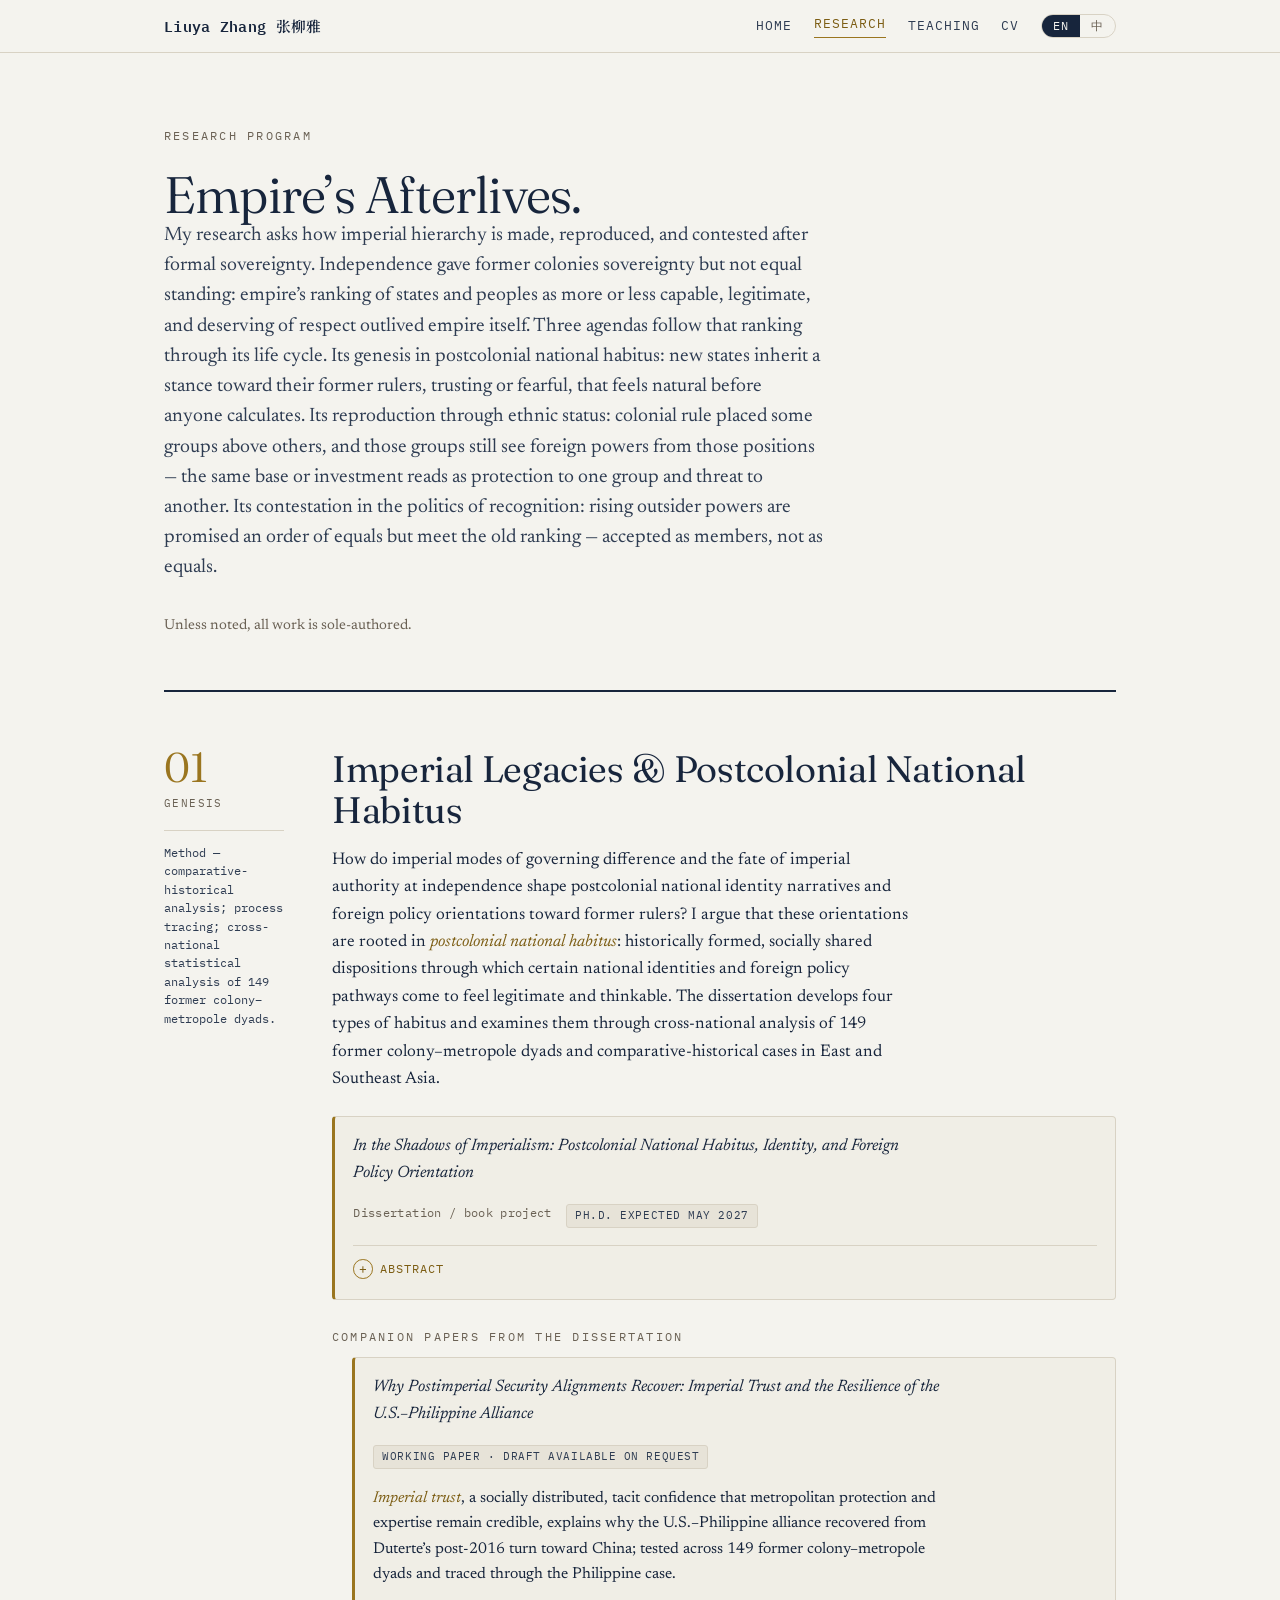
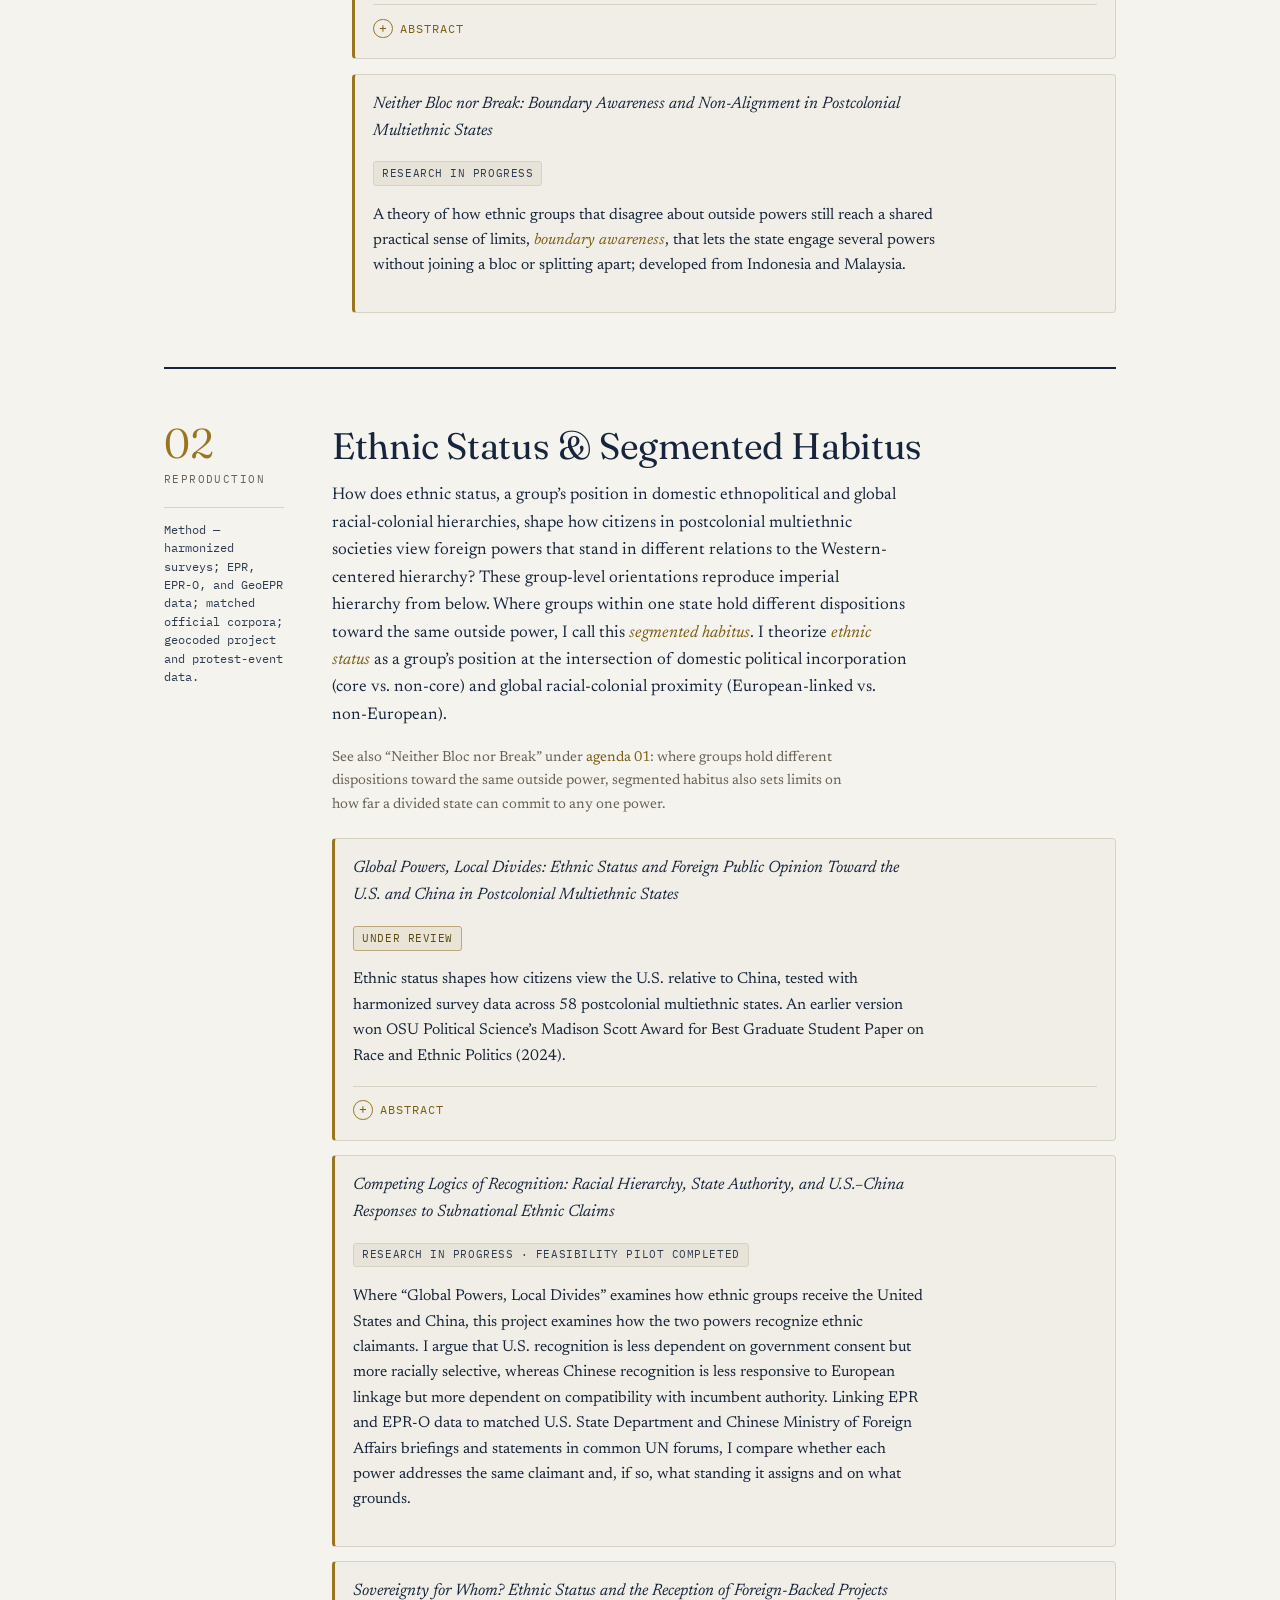
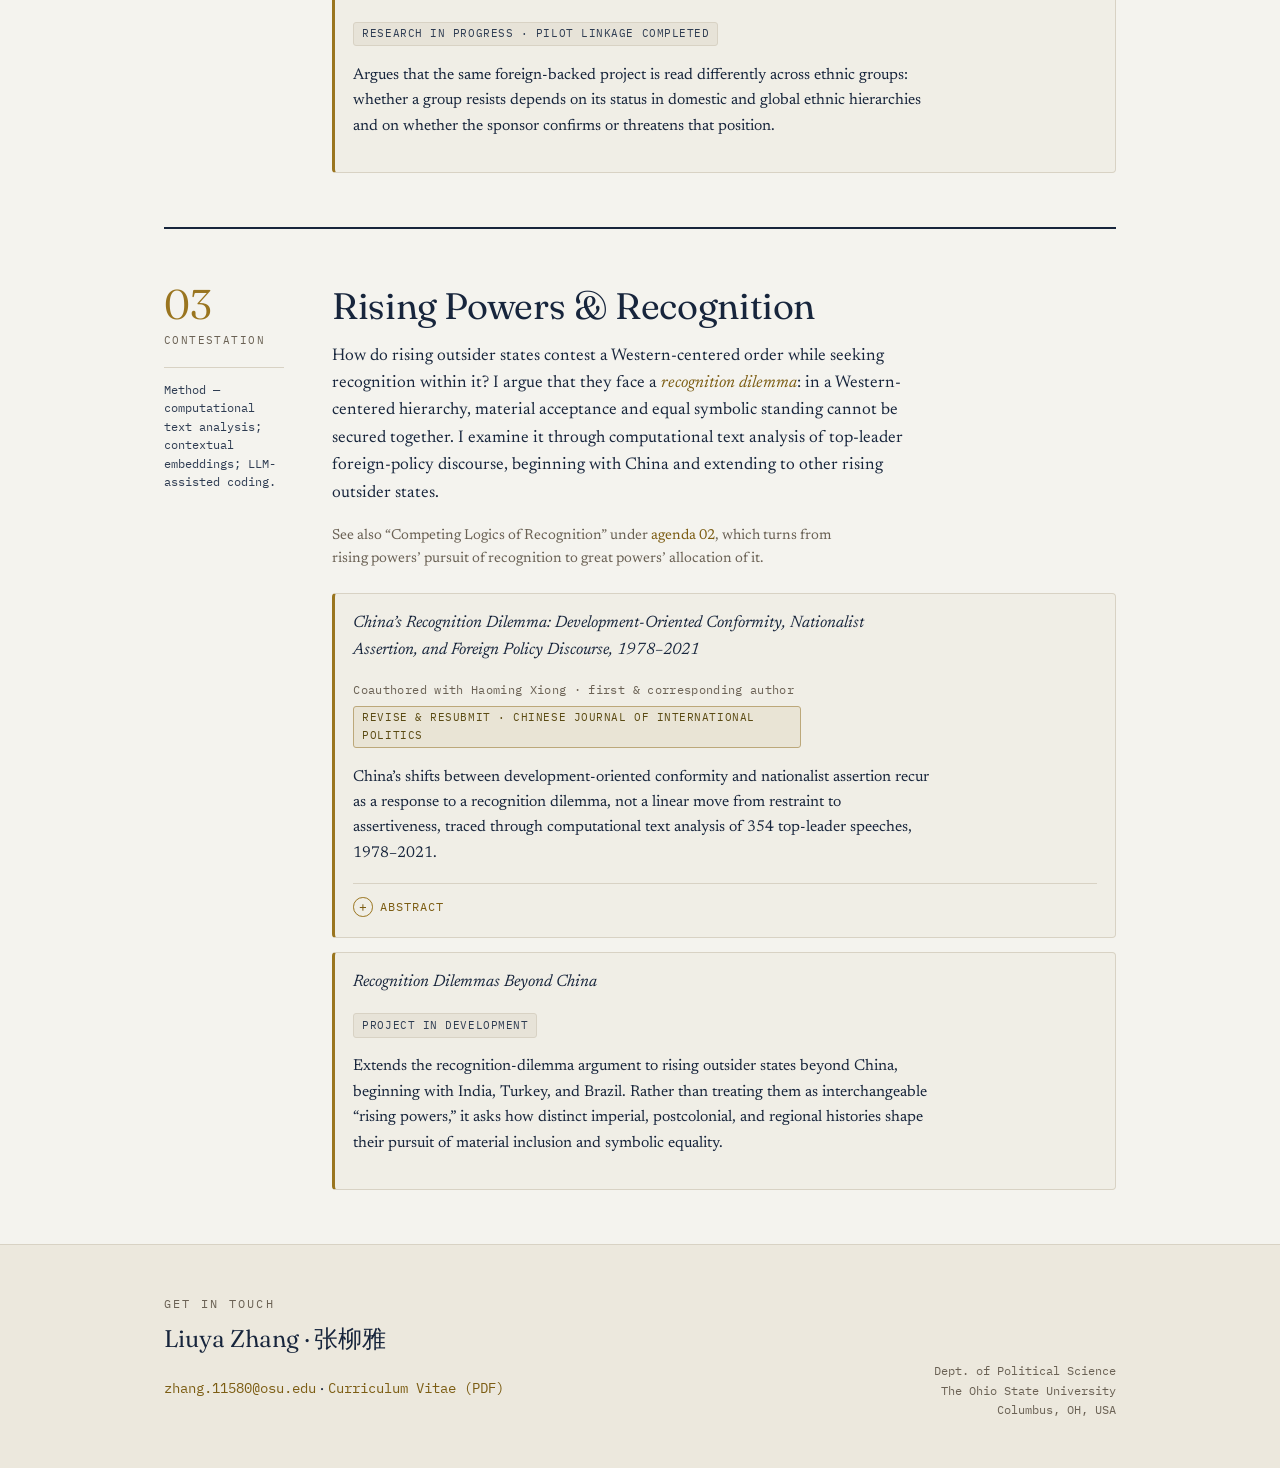
==== commit 72cccc2b: "Standardize research project statuses" ====
--- a/research.html
+++ b/research.html
@@ -74,15 +74,14 @@
           <div class="papers" style="margin-left:1.25rem;margin-top:.7rem">
             <div class="paper">
               <p class="paper__title">Why Postimperial Security Alignments Recover: Imperial Trust and the Resilience of the U.S.–Philippine Alliance</p>
-              <p class="paper__meta"><span class="status" data-lang="en">Draft available on request · submission Fall 2026</span><span class="status" data-lang="zh">初稿可索取 · 计划 2026 年秋投稿</span></p>
+              <p class="paper__meta"><span class="status" data-lang="en">Working paper · draft available on request</span><span class="status" data-lang="zh">工作论文 · 初稿可索取</span></p>
               <p class="paper__desc"><span data-lang="en"><span class="concept">Imperial trust</span>, a socially distributed, tacit confidence that metropolitan protection and expertise remain credible, explains why the U.S.–Philippine alliance recovered from Duterte’s post-2016 turn toward China; tested across 149 former colony–metropole dyads and traced through the Philippine case.</span><span data-lang="zh"><span class="concept">帝国信任</span>——一种社会性分布、隐性的信心，即宗主国的保护与专业能力仍然可信——解释了为何美菲联盟在杜特尔特 2016 年后转向中国之后得以恢复；通过 149 组前殖民地—宗主国配对加以检验，并以菲律宾个案进行过程追踪。</span></p>
               <details class="abs"><summary><span data-lang="en">Abstract</span><span data-lang="zh">摘要</span></summary><div class="abs__body"><p><span data-lang="en">Why do attempts to escape dependence on former colonial powers so often give way to renewed security cooperation? Existing accounts point to leaders’ strategic incentives, the domestic coalitions that constrain them, and the persistence of alliance institutions. They leave implicit the context in which such decisions are made: an unequal symbolic order inherited from empire, in which metropolitan standards still govern how former colonies judge security partners. What holds that order in place after independence is imperial trust: a socially distributed, tacit confidence that metropolitan protection and expertise remain credible and metropolitan recognition remains worth having. Imperial hierarchy can generate grievances that motivate elite-led rupture, but imperial trust leaves alternative alignments unfamiliar and uncertain, so breaks stall and repair follows. I specify the colonial and decolonization conditions under which imperial trust forms, test them across 149 former colony–metropole dyads, and trace how it constrained Duterte’s post-2016 turn toward China. By theorizing imperial trust, the article connects IR scholarship on hierarchy, trust, and postcolonial politics, showing that imperial hierarchy is reproduced from below after formal sovereignty. States may want to escape the relationship; trust brings them back.</span><span data-lang="zh">为什么摆脱对前殖民宗主国依赖的尝试，往往以重新恢复安全合作告终？现有解释指向领导人的战略激励、约束他们的国内联盟，以及联盟制度的延续性，却未言明这些决策所处的情境：一套从帝国继承而来的不平等象征秩序，其中宗主国的标准仍然支配着前殖民地如何评判安全伙伴。独立之后使这一秩序得以维系的，是帝国信任：一种社会性分布、隐性的信心，即宗主国的保护与专业能力仍然可信，宗主国的承认仍然值得追求。帝国等级会催生推动精英主导断裂的不满，但帝国信任使替代性的结盟显得陌生而不确定，于是断裂停滞，修复随之而来。本文界定帝国信任形成的殖民与去殖民条件，在 149 组前殖民地—宗主国配对中加以检验，并追踪它如何制约了杜特尔特 2016 年后转向中国的尝试。通过理论化帝国信任，本文把国际关系学界关于等级、信任与后殖民政治的研究联系起来，表明帝国等级在形式主权之后自下而上地被再生产。国家或许想摆脱这段关系，而信任把它们带了回来。</span></p></div></details>
             </div>
             <div class="paper">
               <p class="paper__title">Neither Bloc nor Break: Boundary Awareness and Non-Alignment in Postcolonial Multiethnic States</p>
-              <p class="paper__meta"><span class="status" data-lang="en">In preparation</span><span class="status" data-lang="zh">写作中</span></p>
+              <p class="paper__meta"><span class="status" data-lang="en">Research in progress</span><span class="status" data-lang="zh">研究进行中</span></p>
               <p class="paper__desc"><span data-lang="en">A theory of how ethnic groups that disagree about outside powers still reach a shared practical sense of limits, <span class="concept">boundary awareness</span>, that lets the state engage several powers without joining a bloc or splitting apart; developed from Indonesia and Malaysia.</span><span data-lang="zh">关于对外部大国意见分歧的族群如何仍能形成对限度的共享实践感——<span class="concept">边界意识</span>——使国家得以同多个大国往来，而不加入任何阵营，也不陷入分裂的理论；以印度尼西亚和马来西亚为起点。</span></p>
-              <details class="abs"><summary><span data-lang="en">Abstract</span><span data-lang="zh">摘要</span></summary><div class="abs__body"><p><span data-lang="en">Why do postcolonial regimes that depend most on a patron decline to bind themselves to it? Existing accounts trace non-alignment and hedging to rulers: regime survival or strategies of legitimation. They explain why rulers lean toward a patron, not why the lean stays short of formal commitment even as rulers and their legitimation strategies change. I locate the answer below the state, in the everyday relations among ethnic groups. Where ethnic groups hold opposed dispositions toward the same outside power, their ordinary members meet in daily life, and repeated friction produces <span class="concept">boundary awareness</span>, a shared practical sense of how far any orientation can go. Because any commitment would alienate some group, non-commitment becomes the one orientation no group rules out, and rulers legitimate it for that reason. States therefore calibrate instead of commit. I develop the argument through Indonesia and Malaysia and ask whether it extends to other postcolonial multiethnic states. The argument recasts non-alignment as a social outcome, not only a strategic choice.</span><span data-lang="zh">为什么那些最依赖某一赞助国的后殖民政权，仍拒绝在正式层面与其绑定？现有解释把不结盟与对冲归因于统治者：政权生存或合法性策略。它们解释了统治者为何倾向某一赞助国，却没有解释为何这种倾向即使在统治者及其合法性策略更替之后，仍止步于正式承诺。我把答案置于国家之下，置于族群之间的日常关系之中。当不同族群对同一外部大国持相互对立的性情倾向时，其普通成员在日常生活中相遇，反复的摩擦催生<span class="concept">边界意识</span>——对任何取向之限度的共享实践感。由于任何承诺都会疏远某一群体，不承诺便成为没有任何群体排斥的唯一取向，统治者也正因此而将其合法化。因此，国家选择校准而非承诺。本文以印度尼西亚和马来西亚为起点展开论证，并追问它能否推广到其他后殖民多族群国家。这一论证把不结盟重新理解为一种社会结果，而不仅是一种战略选择。</span></p></div></details>
             </div>
           </div>
         </div>
@@ -126,9 +125,8 @@
             </div>
             <div class="paper">
               <p class="paper__title">Sovereignty for Whom? Ethnic Status and the Reception of Foreign-Backed Projects</p>
-              <p class="paper__meta"><span class="status" data-lang="en">Early stage</span><span class="status" data-lang="zh">早期阶段</span></p>
+              <p class="paper__meta"><span class="status" data-lang="en">Research in progress · pilot linkage completed</span><span class="status" data-lang="zh">研究进行中 · 试点数据匹配已完成</span></p>
               <p class="paper__desc"><span data-lang="en">Argues that the same foreign-backed project is read differently across ethnic groups: whether a group resists depends on its status in domestic and global ethnic hierarchies and on whether the sponsor confirms or threatens that position.</span><span data-lang="zh">论证同一个外国支持的项目会被不同族群作出不同解读：族群是否抵制，取决于其在国内与全球族群等级中的地位，以及项目发起方是确认还是威胁了这一地位。</span></p>
-              <details class="abs"><summary><span data-lang="en">Abstract</span><span data-lang="zh">摘要</span></summary><div class="abs__body"><p><span data-lang="en">The same foreign-backed dam, port, or mine is often defended by one ethnic group and resisted by another bearing similar costs. Existing studies ask whether foreign-backed projects raise protest or conflict on average, or whether Chinese and Western sponsors differ, but treat local populations as interchangeable, so they cannot say why one project splits groups. I argue that the split follows ethnic status: a group’s domestic political incorporation (core or non-core) combined with its place in the global racial-colonial hierarchy (European-linked or not). A foreign-backed project is a status event, because its sponsor signals whose position it confirms or threatens. Non-European groups excluded from the state should resist projects from either sponsor, while non-European cores should resist Chinese projects less than Western ones and European-linked cores should side with the Western sponsor. I match all Chinese and World Bank infrastructure and extractive projects, including those that provoked no protest, to the homelands of core and non-core groups across postcolonial Africa and Latin America, and test whether protest differs across group types under the same sponsor and across sponsors for the same group type. The article carries ethnic status from opinion to mobilization and moves the study of foreign influence from power projection to power reception.</span><span data-lang="zh">同一座外国支持的大坝、港口或矿山，常常被一个族群捍卫，又被承受相近成本的另一个族群抵制。现有研究或检验外国支持项目平均而言是否增加抗议与冲突，或比较中国与西方出资方的差异，却把当地人口视为同质，因而无法解释为何同一项目会使不同族群分裂。我论证这种分裂遵循族群地位：即群体的国内政治纳入（核心或非核心）与其在全球种族—殖民等级中的位置（欧洲关联或非欧洲）的结合。外国支持的项目是一种地位事件，因为出资方会向人们传递其认可或威胁了谁的位置。被排除在国家之外的非欧洲族群应抵制任一出资方的项目；非欧洲的核心族群对中国项目的抵制应弱于对西方项目的抵制；欧洲关联的核心族群则应站在西方出资方一边。我将中国与世界银行的全部基础设施和采掘类项目（包括未引发抗议的项目）与后殖民时期非洲和拉丁美洲核心与非核心族群的家园相匹配，检验在同一出资方之下不同群体类型之间、以及对同一群体类型而言不同出资方之间，抗议是否存在差异。本文将族群地位的分析从舆论推进到动员，并把对外国影响的研究从权力投射转向权力接收。</span></p></div></details>
             </div>
           </div>
         </div>
@@ -167,7 +165,7 @@
             </div>
             <div class="paper">
               <p class="paper__title">Recognition Dilemmas Beyond China</p>
-              <p class="paper__meta"><span class="status" data-lang="en">Early stage</span><span class="status" data-lang="zh">早期阶段</span></p>
+              <p class="paper__meta"><span class="status" data-lang="en">Project in development</span><span class="status" data-lang="zh">项目开发中</span></p>
               <p class="paper__desc"><span data-lang="en">Extends the recognition-dilemma argument to rising outsider states beyond China, beginning with India, Turkey, and Brazil. Rather than treating them as interchangeable “rising powers,” it asks how distinct imperial, postcolonial, and regional histories shape their pursuit of material inclusion and symbolic equality.</span><span data-lang="zh">将承认困境的论点延伸到中国以外的崛起外来国，从印度、土耳其和巴西入手。它不把这些国家视为可互换的“崛起大国”，而是追问各自不同的帝国、后殖民与区域历史如何塑造其对物质纳入与象征平等的追求。</span></p>
             </div>
           </div>
@@ -194,4 +192,3 @@
 <script src="assets/main.js"></script>
 </body>
 </html>
-
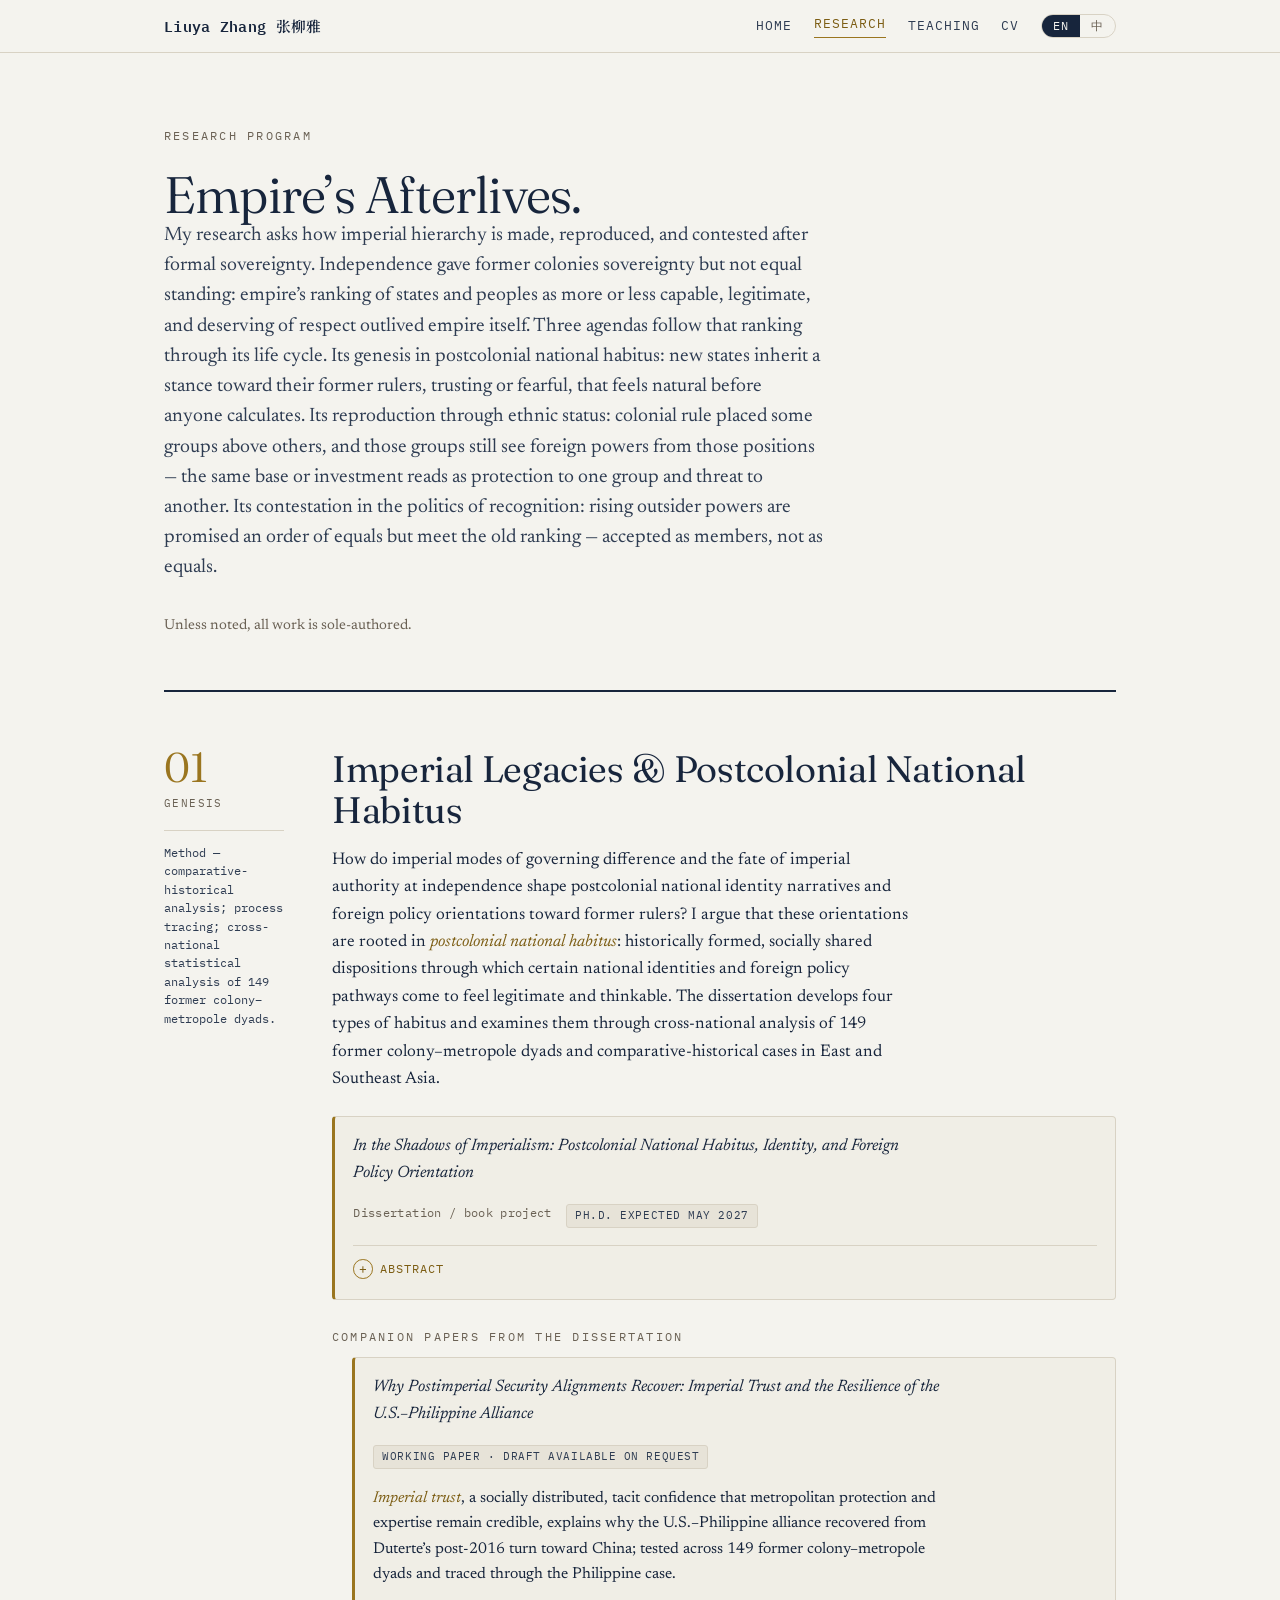
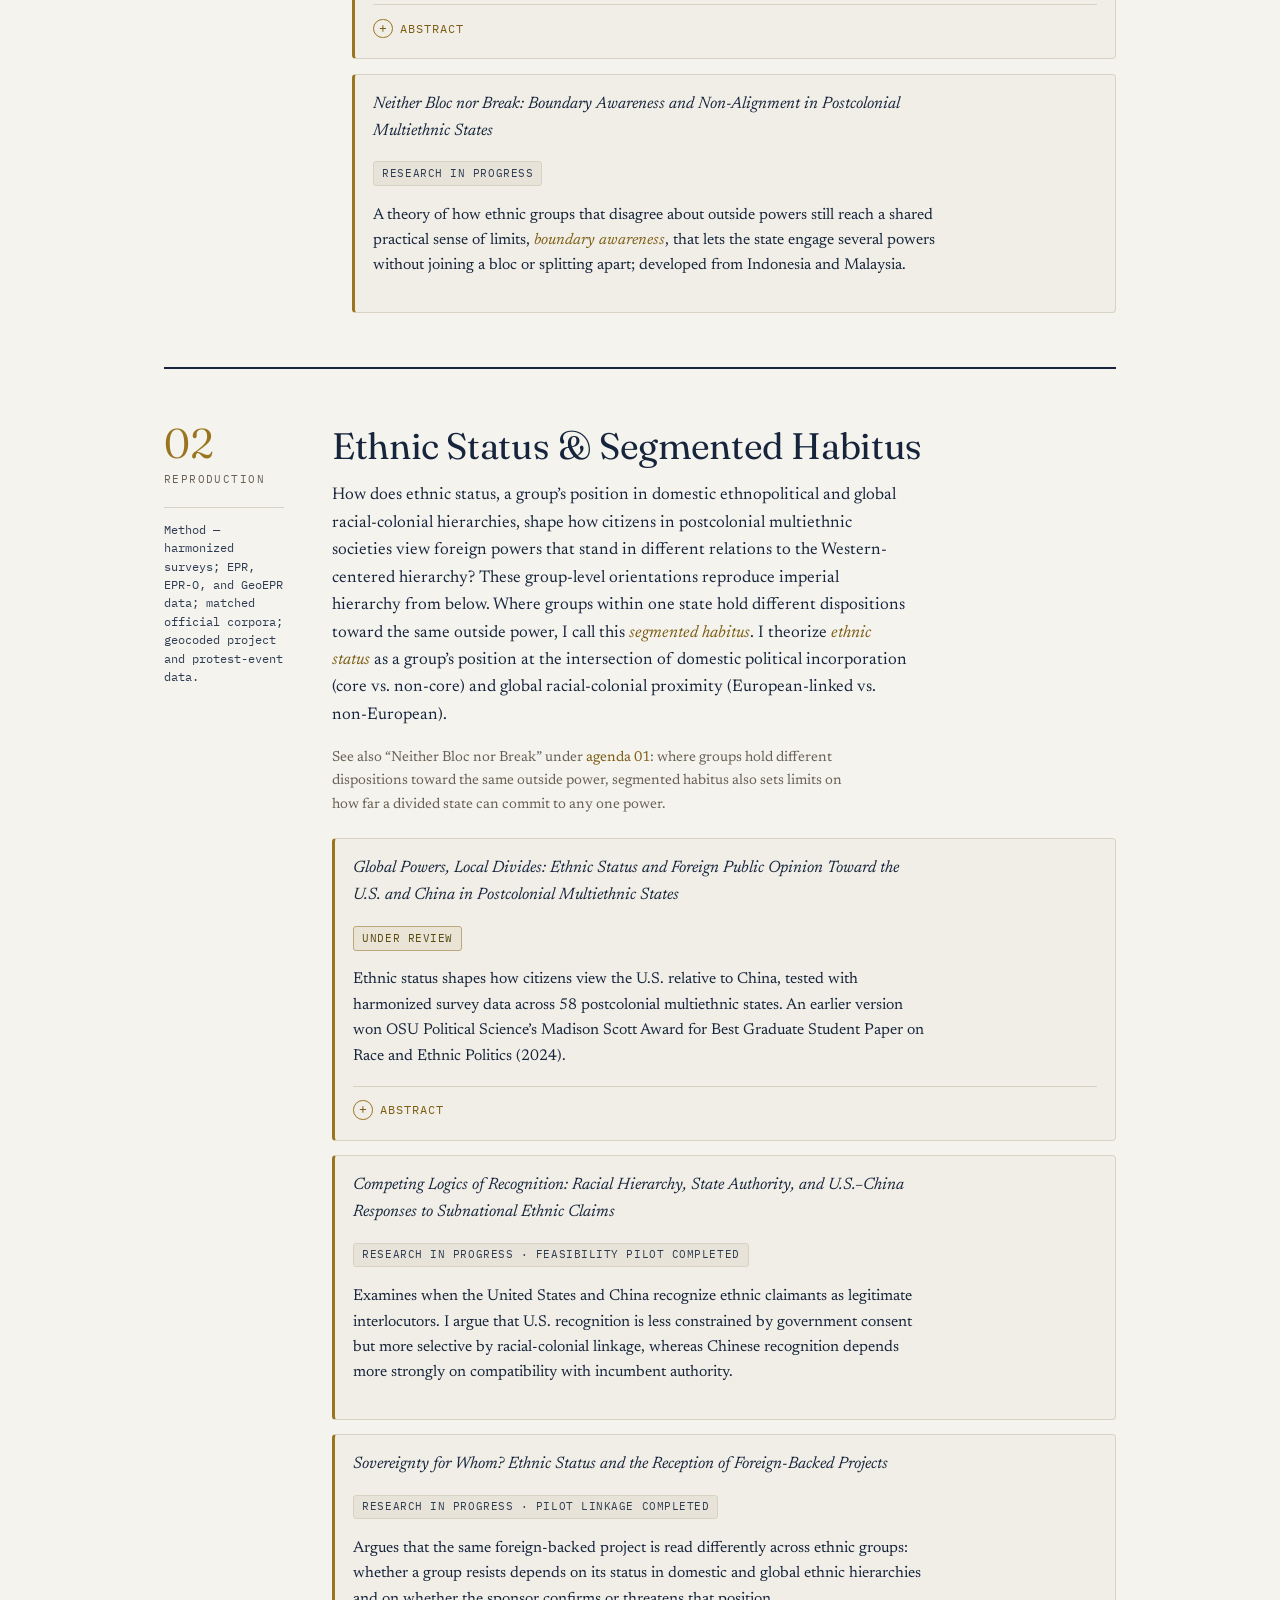
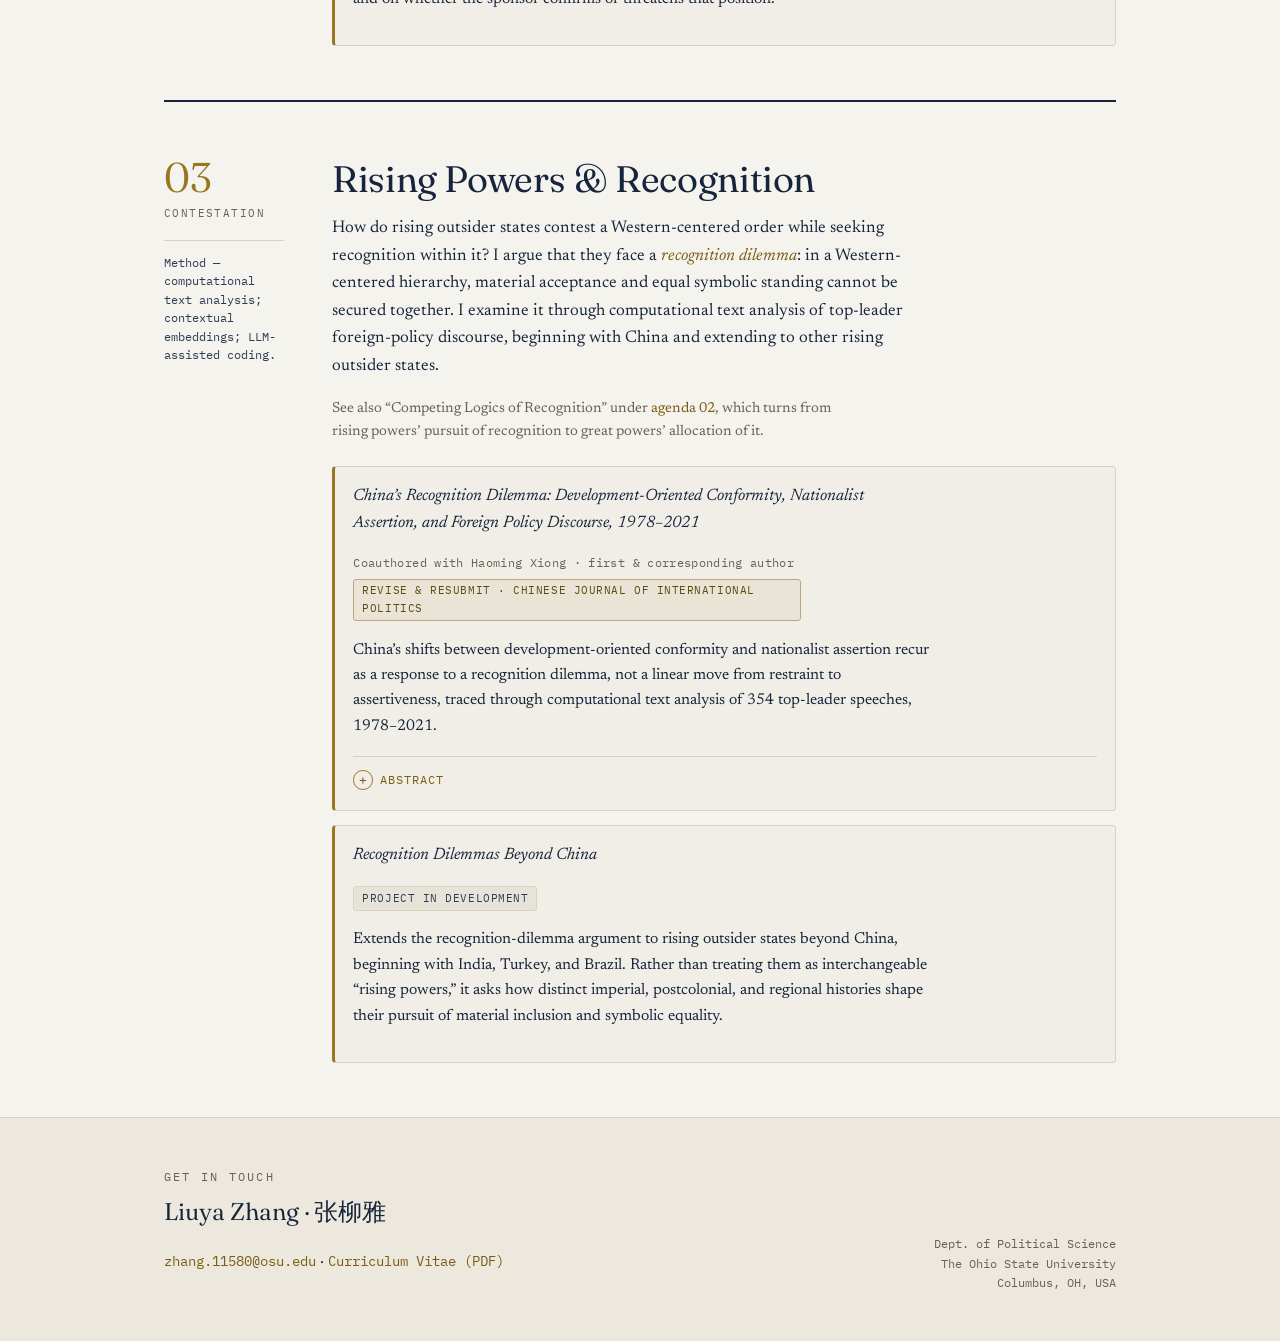
==== commit 6eada80b: "Tighten recognition project description" ====
--- a/research.html
+++ b/research.html
@@ -1,194 +1,194 @@
-<!DOCTYPE html>
-<html lang="en" class="lang-en">
-<head>
-<meta charset="utf-8">
-<meta name="viewport" content="width=device-width, initial-scale=1">
-<title>Research · Liuya Zhang</title>
-<meta name="description" content="Empire’s Afterlives: three research agendas on the life cycle of imperial hierarchy after formal sovereignty — postcolonial national habitus, ethnic status, and the politics of recognition.">
-<link rel="canonical" href="https://liuya-2020.github.io/research.html">
-<link rel="preconnect" href="https://fonts.googleapis.com">
-<link rel="preconnect" href="https://fonts.gstatic.com" crossorigin>
-<link href="https://fonts.googleapis.com/css2?family=Fraunces:ital,opsz,wght@0,9..144,340;0,9..144,400;1,9..144,400&family=Newsreader:ital,opsz,wght@0,6..72,400;0,6..72,500;1,6..72,400&family=IBM+Plex+Mono:wght@400;600&family=Noto+Serif+SC:wght@400;600&display=swap" rel="stylesheet">
-<link rel="stylesheet" href="assets/style.css">
-</head>
-<body>
-<a class="skip" href="#main"><span data-lang="en">Skip to content</span><span data-lang="zh">跳到正文</span></a>
-
-<header class="topbar">
-  <div class="topbar__in">
-    <a class="brand" href="index.html">Liuya&nbsp;Zhang&nbsp;<span class="brand__zh">张柳雅</span></a>
-    <nav class="nav" aria-label="Primary">
-      <a href="index.html"><span data-lang="en">Home</span><span data-lang="zh">主页</span></a>
-      <a href="research.html" aria-current="page"><span data-lang="en">Research</span><span data-lang="zh">研究</span></a>
-      <a href="teaching.html"><span data-lang="en">Teaching</span><span data-lang="zh">教学</span></a>
-      <a href="assets/Liuya_Zhang_CV.pdf"><span data-lang="en">CV</span><span data-lang="zh">简历</span></a>
-      <div class="langtoggle" role="group" aria-label="Language">
-        <button type="button" data-set-lang="en" aria-pressed="true">EN</button>
-        <button type="button" data-set-lang="zh" aria-pressed="false">中</button>
-      </div>
-    </nav>
-  </div>
-</header>
-
-<main id="main">
-  <section class="hero wrap" style="padding-bottom:clamp(1.5rem,3vw,2.5rem)">
-    <p class="eyebrow hero__eyebrow">Research Program</p>
-    <h1 style="font-size:clamp(2rem,4.6vw,3.2rem);max-width:22ch">
-      <span data-lang="en">Empire’s Afterlives.</span>
-      <span data-lang="zh">帝国之后。</span>
-    </h1>
-    <p class="lead hero__standfirst" style="max-width:60ch">
-      <span data-lang="en">My research asks how imperial hierarchy is made, reproduced, and contested after formal sovereignty. Independence gave former colonies sovereignty but not equal standing: empire’s ranking of states and peoples as more or less capable, legitimate, and deserving of respect outlived empire itself. Three agendas follow that ranking through its life cycle. Its genesis in postcolonial national habitus: new states inherit a stance toward their former rulers, trusting or fearful, that feels natural before anyone calculates. Its reproduction through ethnic status: colonial rule placed some groups above others, and those groups still see foreign powers from those positions — the same base or investment reads as protection to one group and threat to another. Its contestation in the politics of recognition: rising outsider powers are promised an order of equals but meet the old ranking — accepted as members, not as equals.</span>
-      <span data-lang="zh">我的研究探讨帝国等级在形式主权之后如何被造就、再生产与挑战。独立赋予前殖民地主权，却未赋予平等的地位：帝国对国家与族群“能力高低、正当与否、是否值得尊重”的排序，比帝国本身存续得更久。三个议程追踪这一排序的生命周期。其生成，见于后殖民民族惯习：新生国家继承了一种对前宗主国的态度——信任或恐惧——它在任何人权衡之前就已显得自然。其再生产，经由族群地位：殖民统治把一些族群置于另一些族群之上，这些族群至今仍从各自的位置看待外部强权——同一处基地或同一笔投资，在一个族群眼中是保护，在另一个族群眼中是威胁。其受到的挑战，见于承认政治：崛起的外来大国被许诺一个平等国家组成的秩序，却遭遇旧有的排序——被接纳为成员，而非平等者。</span>
-    </p>
-    <p class="muted" style="font-size:.9rem;max-width:60ch;margin-top:.8rem"><span data-lang="en">Unless noted, all work is sole-authored.</span><span data-lang="zh">除特别注明外，所有研究均为独立完成。</span></p>
-  </section>
-
-  <div class="wrap">
-    <!-- AGENDA 1 -->
-    <section class="agenda" id="agenda-1">
-      <div class="agenda__grid">
-        <aside class="agenda__aside">
-          <div class="agenda__num">01</div>
-          <div class="agenda__phase"><span data-lang="en">Genesis</span><span data-lang="zh">生成</span></div>
-          <div class="agenda__method">
-            <span data-lang="en">Method — comparative-historical analysis; process tracing; cross-national statistical analysis of 149 former colony–metropole dyads.</span>
-            <span data-lang="zh">方法——比较历史分析；过程追踪；149 组前殖民地—宗主国配对的跨国统计分析。</span>
-          </div>
-        </aside>
-        <div class="agenda__main">
-          <h2><span data-lang="en">Imperial Legacies &amp; Postcolonial National Habitus</span><span data-lang="zh">帝国遗产与后殖民民族惯习</span></h2>
-          <p>
-            <span data-lang="en">How do imperial modes of governing difference and the fate of imperial authority at independence shape postcolonial national identity narratives and foreign policy orientations toward former rulers? I argue that these orientations are rooted in <span class="concept">postcolonial national habitus</span>: historically formed, socially shared dispositions through which certain national identities and foreign policy pathways come to feel legitimate and thinkable. The dissertation develops four types of habitus and examines them through cross-national analysis of 149 former colony–metropole dyads and comparative-historical cases in East and Southeast Asia.</span>
-            <span data-lang="zh">帝国治理差异的方式与独立时帝国权威的归宿，如何塑造后殖民国家的民族身份叙事及其对前宗主国的外交政策取向？我认为这些取向根植于<span class="concept">后殖民民族惯习</span>：由历史形成、社会共享的性情倾向，使特定的民族身份与外交政策路径显得正当且“可思”。博士论文提出四种类型的惯习，并通过 149 组前殖民地—宗主国配对的跨国分析，以及东亚和东南亚的比较历史案例加以检验。</span>
-          </p>
-
-          <div class="papers">
-            <div class="paper">
-              <p class="paper__title">In the Shadows of Imperialism: Postcolonial National Habitus, Identity, and Foreign Policy Orientation</p>
-              <p class="paper__meta"><span data-lang="en">Dissertation / book project</span><span data-lang="zh">博士论文 / 书稿项目</span><span class="status" data-lang="en">Ph.D. expected May 2027</span><span class="status" data-lang="zh">预计 2027 年 5 月获得博士学位</span></p>
-              <details class="abs"><summary><span data-lang="en">Abstract</span><span data-lang="zh">摘要</span></summary><div class="abs__body"><p><span data-lang="en">Why do countries emerging from imperial rule develop divergent and durable foreign policy orientations toward former imperial powers? I argue that the variation is rooted in postcolonial national habitus: historically formed, socially distributed dispositions through which national identity and foreign policy orientation are enacted as one tacit, relational practical sense. Two historical conditions shape it: whether empire homogenized or differentiated the societies it ruled, and whether imperial authority was inherited or repudiated at independence. Together they generate four configurations: Mimicry/Deference, Victimhood/Defiance, Hybrid/Engagement, and Autonomist/Buffering. The dissertation combines cross-national analysis of 149 former colony–metropole dyads with comparative-historical cases in East and Southeast Asia, centered on Philippines–U.S., Korea–Japan, and Indonesia–Netherlands. It shows that imperial hierarchy persists after sovereignty by shaping which foreign policy choices appear thinkable, appropriate, and desirable, beyond material dependence, institutional constraint, or elite interests.</span><span data-lang="zh">为何走出帝国统治的国家会对前宗主国形成分化而持久的外交政策取向？我认为这一差异根植于后殖民民族惯习：由历史形成、社会共享的性情倾向，使民族身份与外交政策取向成为同一种隐性、关系性实践感的两种表达。两个历史条件塑造它：帝国是同质化还是差异化地统治被殖民社会，以及独立时帝国权威是被继承还是被拒斥。二者共同产生四种类型：Mimicry/Deference、Victimhood/Defiance、Hybrid/Engagement 与 Autonomist/Buffering。论文将 149 组前殖民地—宗主国配对的跨国分析与东亚和东南亚的比较历史案例相结合，以菲律宾—美国、韩国—日本、印尼—荷兰为核心。研究表明，帝国等级在主权独立后之所以延续，是因为它塑造了哪些外交政策选择显得可想、恰当且值得向往，这超出了物质依赖、制度约束或精英利益所能解释的范围。</span></p><figure class="fig"><svg class="typology" viewBox="0 0 640 308" role="img" aria-label="Two-by-two typology of postcolonial national habitus: affective orientation toward the former ruler (trust or fear) by social distribution of the orientation (convergent or segmented), giving Mimicry/Deference, Victimhood/Defiance, Hybrid/Engagement, and Autonomist/Buffering"><text data-lang="en" x="285.0" y="37" class="ty-col" text-anchor="middle">Trust</text><text data-lang="zh" x="285.0" y="37" class="ty-col" text-anchor="middle">信任</text><text data-lang="en" x="285.0" y="52" class="ty-sub" text-anchor="middle">imperial authority inherited</text><text data-lang="zh" x="285.0" y="52" class="ty-sub" text-anchor="middle">帝国权威被继承</text><text data-lang="en" x="515.0" y="37" class="ty-col" text-anchor="middle">Fear</text><text data-lang="zh" x="515.0" y="37" class="ty-col" text-anchor="middle">恐惧</text><text data-lang="en" x="515.0" y="52" class="ty-sub" text-anchor="middle">imperial authority repudiated</text><text data-lang="zh" x="515.0" y="52" class="ty-sub" text-anchor="middle">帝国权威被拒斥</text><text data-lang="en" x="400" y="16" class="ty-axis" text-anchor="middle">Affective orientation toward the former ruler</text><text data-lang="zh" x="400" y="16" class="ty-axis" text-anchor="middle">对前宗主国的情感取向</text><text data-lang="en" x="14" y="180" class="ty-axis" text-anchor="middle" transform="rotate(-90 14 180)">Social distribution of the orientation</text><text data-lang="zh" x="14" y="180" class="ty-axis" text-anchor="middle" transform="rotate(-90 14 180)">取向的社会分布</text><text data-lang="en" x="156" y="120.0" class="ty-row" text-anchor="end">Convergent</text><text data-lang="zh" x="156" y="120.0" class="ty-row" text-anchor="end">趋同</text><text data-lang="en" x="156" y="138.0" class="ty-sub" text-anchor="end">homogenizing rule</text><text data-lang="zh" x="156" y="138.0" class="ty-sub" text-anchor="end">同质化统治</text><text data-lang="en" x="156" y="232.0" class="ty-row" text-anchor="end">Segmented</text><text data-lang="zh" x="156" y="232.0" class="ty-row" text-anchor="end">分割</text><text data-lang="en" x="156" y="250.0" class="ty-sub" text-anchor="end">differentiating rule</text><text data-lang="zh" x="156" y="250.0" class="ty-sub" text-anchor="end">差异化统治</text><rect x="170" y="68" width="230" height="112" class="ty-cell"/><text x="285.0" y="122.0" class="ty-name" text-anchor="middle">Mimicry / Deference</text><text data-lang="en" x="285.0" y="146.0" class="ty-case" text-anchor="middle">Philippines–U.S.</text><text data-lang="zh" x="285.0" y="146.0" class="ty-case" text-anchor="middle">菲律宾—美国</text><rect x="400" y="68" width="230" height="112" class="ty-cell"/><text x="515.0" y="122.0" class="ty-name" text-anchor="middle">Victimhood / Defiance</text><text data-lang="en" x="515.0" y="146.0" class="ty-case" text-anchor="middle">Korea–Japan</text><text data-lang="zh" x="515.0" y="146.0" class="ty-case" text-anchor="middle">韩国—日本</text><rect x="170" y="180" width="230" height="112" class="ty-cell"/><text x="285.0" y="234.0" class="ty-name" text-anchor="middle">Hybrid / Engagement</text><text data-lang="en" x="285.0" y="258.0" class="ty-case" text-anchor="middle">Malaysia–Britain (in progress)</text><text data-lang="zh" x="285.0" y="258.0" class="ty-case" text-anchor="middle">马来西亚—英国（进行中）</text><rect x="400" y="180" width="230" height="112" class="ty-cell"/><text x="515.0" y="234.0" class="ty-name" text-anchor="middle">Autonomist / Buffering</text><text data-lang="en" x="515.0" y="258.0" class="ty-case" text-anchor="middle">Indonesia–Netherlands</text><text data-lang="zh" x="515.0" y="258.0" class="ty-case" text-anchor="middle">印尼—荷兰</text></svg><figcaption><span data-lang="en">Four configurations of postcolonial national habitus, with the case studied for each. Rows: the social distribution of the orientation — convergent across ethnic groups or segmented by them — set by how empire governed difference. Columns: the affective orientation toward the former ruler — trust or fear — set by whether imperial authority was inherited or repudiated at independence.</span><span data-lang="zh">后殖民民族惯习的四种类型及各自对应的案例。行：取向的社会分布——跨族群趋同或按族群分割——由帝国如何治理差异所决定；列：对前宗主国的情感取向——信任或恐惧——由独立时帝国权威被继承还是被拒斥所决定。</span></figcaption></figure></div></details>
-            </div>
-          </div>
-          <p class="eyebrow" style="margin:1.6rem 0 0"><span data-lang="en">Companion papers from the dissertation</span><span data-lang="zh">博士论文的配套论文</span></p>
-          <div class="papers" style="margin-left:1.25rem;margin-top:.7rem">
-            <div class="paper">
-              <p class="paper__title">Why Postimperial Security Alignments Recover: Imperial Trust and the Resilience of the U.S.–Philippine Alliance</p>
-              <p class="paper__meta"><span class="status" data-lang="en">Working paper · draft available on request</span><span class="status" data-lang="zh">工作论文 · 初稿可索取</span></p>
-              <p class="paper__desc"><span data-lang="en"><span class="concept">Imperial trust</span>, a socially distributed, tacit confidence that metropolitan protection and expertise remain credible, explains why the U.S.–Philippine alliance recovered from Duterte’s post-2016 turn toward China; tested across 149 former colony–metropole dyads and traced through the Philippine case.</span><span data-lang="zh"><span class="concept">帝国信任</span>——一种社会性分布、隐性的信心，即宗主国的保护与专业能力仍然可信——解释了为何美菲联盟在杜特尔特 2016 年后转向中国之后得以恢复；通过 149 组前殖民地—宗主国配对加以检验，并以菲律宾个案进行过程追踪。</span></p>
-              <details class="abs"><summary><span data-lang="en">Abstract</span><span data-lang="zh">摘要</span></summary><div class="abs__body"><p><span data-lang="en">Why do attempts to escape dependence on former colonial powers so often give way to renewed security cooperation? Existing accounts point to leaders’ strategic incentives, the domestic coalitions that constrain them, and the persistence of alliance institutions. They leave implicit the context in which such decisions are made: an unequal symbolic order inherited from empire, in which metropolitan standards still govern how former colonies judge security partners. What holds that order in place after independence is imperial trust: a socially distributed, tacit confidence that metropolitan protection and expertise remain credible and metropolitan recognition remains worth having. Imperial hierarchy can generate grievances that motivate elite-led rupture, but imperial trust leaves alternative alignments unfamiliar and uncertain, so breaks stall and repair follows. I specify the colonial and decolonization conditions under which imperial trust forms, test them across 149 former colony–metropole dyads, and trace how it constrained Duterte’s post-2016 turn toward China. By theorizing imperial trust, the article connects IR scholarship on hierarchy, trust, and postcolonial politics, showing that imperial hierarchy is reproduced from below after formal sovereignty. States may want to escape the relationship; trust brings them back.</span><span data-lang="zh">为什么摆脱对前殖民宗主国依赖的尝试，往往以重新恢复安全合作告终？现有解释指向领导人的战略激励、约束他们的国内联盟，以及联盟制度的延续性，却未言明这些决策所处的情境：一套从帝国继承而来的不平等象征秩序，其中宗主国的标准仍然支配着前殖民地如何评判安全伙伴。独立之后使这一秩序得以维系的，是帝国信任：一种社会性分布、隐性的信心，即宗主国的保护与专业能力仍然可信，宗主国的承认仍然值得追求。帝国等级会催生推动精英主导断裂的不满，但帝国信任使替代性的结盟显得陌生而不确定，于是断裂停滞，修复随之而来。本文界定帝国信任形成的殖民与去殖民条件，在 149 组前殖民地—宗主国配对中加以检验，并追踪它如何制约了杜特尔特 2016 年后转向中国的尝试。通过理论化帝国信任，本文把国际关系学界关于等级、信任与后殖民政治的研究联系起来，表明帝国等级在形式主权之后自下而上地被再生产。国家或许想摆脱这段关系，而信任把它们带了回来。</span></p></div></details>
-            </div>
-            <div class="paper">
-              <p class="paper__title">Neither Bloc nor Break: Boundary Awareness and Non-Alignment in Postcolonial Multiethnic States</p>
-              <p class="paper__meta"><span class="status" data-lang="en">Research in progress</span><span class="status" data-lang="zh">研究进行中</span></p>
-              <p class="paper__desc"><span data-lang="en">A theory of how ethnic groups that disagree about outside powers still reach a shared practical sense of limits, <span class="concept">boundary awareness</span>, that lets the state engage several powers without joining a bloc or splitting apart; developed from Indonesia and Malaysia.</span><span data-lang="zh">关于对外部大国意见分歧的族群如何仍能形成对限度的共享实践感——<span class="concept">边界意识</span>——使国家得以同多个大国往来，而不加入任何阵营，也不陷入分裂的理论；以印度尼西亚和马来西亚为起点。</span></p>
-            </div>
-          </div>
-        </div>
-      </div>
-    </section>
-
-    <!-- AGENDA 2 -->
-    <section class="agenda" id="agenda-2">
-      <div class="agenda__grid">
-        <aside class="agenda__aside">
-          <div class="agenda__num">02</div>
-          <div class="agenda__phase"><span data-lang="en">Reproduction</span><span data-lang="zh">再生产</span></div>
-          <div class="agenda__method">
-            <span data-lang="en">Method — harmonized surveys; EPR, EPR-O, and GeoEPR data; matched official corpora; geocoded project and protest-event data.</span>
-            <span data-lang="zh">方法——整合调查数据；EPR、EPR-O 与 GeoEPR 数据；匹配的官方文本语料库；地理编码的项目与抗议事件数据。</span>
-          </div>
-        </aside>
-        <div class="agenda__main">
-          <h2><span data-lang="en">Ethnic Status &amp; Segmented Habitus</span><span data-lang="zh">族群地位与分割惯习</span></h2>
-          <p>
-            <span data-lang="en">How does ethnic status, a group’s position in domestic ethnopolitical and global racial-colonial hierarchies, shape how citizens in postcolonial multiethnic societies view foreign powers that stand in different relations to the Western-centered hierarchy? These group-level orientations reproduce imperial hierarchy from below. Where groups within one state hold different dispositions toward the same outside power, I call this <span class="concept">segmented habitus</span>. I theorize <span class="concept">ethnic status</span> as a group’s position at the intersection of domestic political incorporation (core vs. non-core) and global racial-colonial proximity (European-linked vs. non-European).</span>
-            <span data-lang="zh">在后殖民多族群社会中，族群地位——即群体在国内族群政治等级与全球种族—殖民等级中的位置——如何塑造公民对与西方中心等级关系各异的外部大国的看法？这些群体层面的取向自下而上地再生产帝国等级。当同一国家内的不同群体对同一外部大国持有不同的性情倾向时，我称之为<span class="concept">分割惯习</span>。我将<span class="concept">族群地位</span>理论化为群体在国内政治纳入（核心 / 非核心）与全球种族—殖民亲近度（欧洲关联 / 非欧洲）交叉处的位置。</span>
-          </p>
-
-          <p class="muted" style="font-size:.9rem">
-            <span data-lang="en">See also “Neither Bloc nor Break” under <a href="#agenda-1">agenda 01</a>: where groups hold different dispositions toward the same outside power, segmented habitus also sets limits on how far a divided state can commit to any one power.</span>
-            <span data-lang="zh">另见<a href="#agenda-1">议程 01</a> 中的 “Neither Bloc nor Break”：当不同群体对同一外部大国持不同性情倾向时，分割惯习也限定了分裂社会能在多大程度上向任何单一大国作出承诺。</span>
-          </p>
-
-          <div class="papers">
-            <div class="paper">
-              <p class="paper__title">Global Powers, Local Divides: Ethnic Status and Foreign Public Opinion Toward the U.S. and China in Postcolonial Multiethnic States</p>
-              <p class="paper__meta"><span class="status status--review" data-lang="en">Under review</span><span class="status status--review" data-lang="zh">在审</span></p>
-              <p class="paper__desc"><span data-lang="en">Ethnic status shapes how citizens view the U.S. relative to China, tested with harmonized survey data across 58 postcolonial multiethnic states. An earlier version won OSU Political Science’s Madison Scott Award for Best Graduate Student Paper on Race and Ethnic Politics (2024).</span><span data-lang="zh">族群地位塑造公民对美国与中国的相对看法，基于 58 个后殖民多族群国家的整合民调数据加以检验。该论文早期版本获俄亥俄州立大学政治学系 Madison Scott 奖（种族与族群政治方向最佳研究生论文，2024）。</span></p>
-              <details class="abs"><summary><span data-lang="en">Abstract</span><span data-lang="zh">摘要</span></summary><div class="abs__body"><p><span data-lang="en">Why do citizens within the same postcolonial multiethnic state differ in their relative evaluations of the U.S. and China? Existing accounts emphasize liberal-democratic affinity, material exposure, and transnational identity ties but less often examine how ethnic stratification conditions the political meaning of these factors. I theorize ethnic status as a social position with two intersecting dimensions: domestic political incorporation, distinguishing ethnic cores from non-cores by state access, and racial-colonial proximity, distinguishing European-linked from non-European groups by Western-centered recognition. Citizens evaluate these powers by assessing which is more likely to affirm or threaten their group’s domestic incorporation and international standing. Using harmonized surveys of 132,690 respondents in 58 postcolonial multiethnic states, merged with the Ethnic Power Relations dataset, I find that European cores are most U.S.-favorable, non-European cores more China-leaning, and non-cores more context-dependent. U.S.-China competition for foreign public support thus runs through domestic ethnic cleavages and racial-colonial legacies.</span><span data-lang="zh">同一后殖民多族群国家内的公民为何在对美国与中国的相对评价上存在差异？现有解释强调自由民主亲和、物质暴露与跨国身份联系，却较少考察族群分层如何塑造这些因素的政治意涵。我将族群地位理论化为具有两个交叉维度的社会位置：国内政治纳入（按国家权力的获取区分核心与非核心族群）与种族—殖民亲近度（按西方中心的承认区分欧洲关联与非欧洲族群）。公民通过判断哪个大国更可能肯定或威胁其群体的国内纳入与国际地位来评价两国。基于 58 个后殖民多族群国家 132,690 名受访者的整合调查，并与 Ethnic Power Relations 数据集合并，我发现欧洲关联的核心群体最亲美，非欧洲的核心群体更倾向中国，非核心群体则更取决于情境。因此，中美对外国公众支持的竞争贯穿国内族群裂痕与种族—殖民遗产。</span></p></div></details>
-            </div>
-            <div class="paper">
-              <p class="paper__title">Competing Logics of Recognition: Racial Hierarchy, State Authority, and U.S.–China Responses to Subnational Ethnic Claims</p>
-              <p class="paper__meta"><span class="status" data-lang="en">Research in progress · feasibility pilot completed</span><span class="status" data-lang="zh">研究进行中 · 可行性试点已完成</span></p>
-              <p class="paper__desc"><span data-lang="en">Where “Global Powers, Local Divides” examines how ethnic groups receive the United States and China, this project examines how the two powers recognize ethnic claimants. I argue that U.S. recognition is less dependent on government consent but more racially selective, whereas Chinese recognition is less responsive to European linkage but more dependent on compatibility with incumbent authority. Linking EPR and EPR-O data to matched U.S. State Department and Chinese Ministry of Foreign Affairs briefings and statements in common UN forums, I compare whether each power addresses the same claimant and, if so, what standing it assigns and on what grounds.</span><span data-lang="zh">“Global Powers, Local Divides” 考察族群如何看待美国和中国，本项目则考察两国如何承认族群诉求方。我主张，美国的承认较少依赖政府同意，却更具种族选择性；中国的承认较少受欧洲关联影响，却更取决于诉求方是否与现任国家权威相容。通过将 EPR 和 EPR-O 数据与相互匹配的美国国务院、中国外交部新闻发布会文本及两国在共同联合国论坛中的声明相连接，我比较两国是否关注同一诉求方；若关注，则赋予其何种政治地位，以及依据何种理由。</span></p>
-            </div>
-            <div class="paper">
-              <p class="paper__title">Sovereignty for Whom? Ethnic Status and the Reception of Foreign-Backed Projects</p>
-              <p class="paper__meta"><span class="status" data-lang="en">Research in progress · pilot linkage completed</span><span class="status" data-lang="zh">研究进行中 · 试点数据匹配已完成</span></p>
-              <p class="paper__desc"><span data-lang="en">Argues that the same foreign-backed project is read differently across ethnic groups: whether a group resists depends on its status in domestic and global ethnic hierarchies and on whether the sponsor confirms or threatens that position.</span><span data-lang="zh">论证同一个外国支持的项目会被不同族群作出不同解读：族群是否抵制，取决于其在国内与全球族群等级中的地位，以及项目发起方是确认还是威胁了这一地位。</span></p>
-            </div>
-          </div>
-        </div>
-      </div>
-    </section>
-
-    <!-- AGENDA 3 -->
-    <section class="agenda" id="agenda-3">
-      <div class="agenda__grid">
-        <aside class="agenda__aside">
-          <div class="agenda__num">03</div>
-          <div class="agenda__phase"><span data-lang="en">Contestation</span><span data-lang="zh">挑战</span></div>
-          <div class="agenda__method">
-            <span data-lang="en">Method — computational text analysis; contextual embeddings; LLM-assisted coding.</span>
-            <span data-lang="zh">方法——计算文本分析；语境嵌入；LLM 辅助编码。</span>
-          </div>
-        </aside>
-        <div class="agenda__main">
-          <h2><span data-lang="en">Rising Powers &amp; Recognition</span><span data-lang="zh">崛起大国与承认</span></h2>
-          <p>
-            <span data-lang="en">How do rising outsider states contest a Western-centered order while seeking recognition within it? I argue that they face a <span class="concept">recognition dilemma</span>: in a Western-centered hierarchy, material acceptance and equal symbolic standing cannot be secured together. I examine it through computational text analysis of top-leader foreign-policy discourse, beginning with China and extending to other rising outsider states.</span>
-            <span data-lang="zh">崛起的“外来国”如何在寻求西方中心秩序承认的同时，对其提出挑战？我认为它们面临<span class="concept">承认困境</span>：在西方中心的等级中，物质接纳与平等的象征地位无法同时获得。我通过对最高领导人外交政策话语的计算文本分析来检验这一论点，从中国出发，并延伸到其他崛起的外来国。</span>
-          </p>
-
-          <p class="muted" style="font-size:.9rem">
-            <span data-lang="en">See also “Competing Logics of Recognition” under <a href="#agenda-2">agenda 02</a>, which turns from rising powers’ pursuit of recognition to great powers’ allocation of it.</span>
-            <span data-lang="zh">另见<a href="#agenda-2">议程 02</a>中的 “Competing Logics of Recognition”：该项目从崛起大国寻求承认，转向考察大国如何分配承认。</span>
-          </p>
-
-          <div class="papers">
-            <div class="paper">
-              <p class="paper__title">China’s Recognition Dilemma: Development-Oriented Conformity, Nationalist Assertion, and Foreign Policy Discourse, 1978–2021</p>
-              <p class="paper__meta"><span data-lang="en">Coauthored with Haoming Xiong · first &amp; corresponding author</span><span data-lang="zh">与 Haoming Xiong 合著 · 第一作者兼通讯作者</span><span class="status status--review" data-lang="en">Revise &amp; resubmit · Chinese Journal of International Politics</span><span class="status status--review" data-lang="zh">修改后再投 · Chinese Journal of International Politics</span></p>
-              <p class="paper__desc"><span data-lang="en">China’s shifts between development-oriented conformity and nationalist assertion recur as a response to a recognition dilemma, not a linear move from restraint to assertiveness, traced through computational text analysis of 354 top-leader speeches, 1978–2021.</span><span data-lang="zh">中国在发展导向的遵从与民族主义主张之间的摇摆，是对承认困境的反复回应，而非从克制到强硬的线性转变；依据对 354 篇最高领导人讲话（1978–2021）的计算文本分析。</span></p>
-              <details class="abs"><summary><span data-lang="en">Abstract</span><span data-lang="zh">摘要</span></summary><div class="abs__body"><p><span data-lang="en">Why do scholars often find it difficult to classify China’s approach to international order as either status quo or revisionist? We explain China’s foreign policy ambivalence by theorizing a recognition dilemma: China’s pursuit of material strength and symbolic equality as a great power is structurally constrained by its outsider position within a Western-centered hierarchy. Development-oriented conformity advances material acceptance but defers symbolic recognition to existing hierarchical standards, while nationalist assertion demands immediate symbolic equality but risks undermining external trust conducive to material acceptance. To trace this recognition dilemma, we analyze 354 top-leader speeches (1978–2021) using a context-sensitive, multi-measure text-as-data approach. We find a stable thematic core centred on development, sovereignty, equality and anti-hegemonism; temporal recalibration from a security-heavy register toward development-oriented themes after the Cold War, and further toward normative and order-shaping language from the late 1990s onward; and audience-sensitive rhetoric, with material and symbolic claims bound into national rejuvenation for domestic audience, readily fused into South-South solidarity toward fellow developing countries, and coexisting in tension toward the established core of developed countries. This article thus reinterprets China’s ambivalence as recurrent efforts to manage a historically constituted recognition dilemma rather than as pragmatic improvisation.</span><span data-lang="zh">为何学界常常难以将中国对国际秩序的态度归入现状国或修正主义国家？我们通过理论化“承认困境”来解释中国外交政策的矛盾性：中国作为大国追求物质实力与象征性平等，在西方中心的等级体系中因其“外来者”地位而受到结构性约束。发展导向的遵从推进物质上的接纳，却把象征性承认交由既有的等级标准来决定；民族主义主张则要求即刻的象征性平等，却可能损害有利于物质接纳的外部信任。为追踪这一承认困境，我们采用情境敏感的多指标文本即数据方法，分析 1978–2021 年间 354 篇最高领导人讲话。我们发现：稳定的主题核心围绕发展、主权、平等与反霸权；话语随时间调整，冷战后从偏重安全转向发展导向主题，并自 1990 年代后期起进一步转向规范性与塑造秩序的表述；话语还因受众而异——面向国内受众，物质与象征诉求被整合进民族复兴；面向发展中国家，二者自然融入南南团结；面向发达国家的既有核心，二者则在张力中并存。因此，本文将中国的矛盾性重新解读为对一种历史形成的承认困境的反复应对，而非务实的临机应变。</span></p></div></details>
-            </div>
-            <div class="paper">
-              <p class="paper__title">Recognition Dilemmas Beyond China</p>
-              <p class="paper__meta"><span class="status" data-lang="en">Project in development</span><span class="status" data-lang="zh">项目开发中</span></p>
-              <p class="paper__desc"><span data-lang="en">Extends the recognition-dilemma argument to rising outsider states beyond China, beginning with India, Turkey, and Brazil. Rather than treating them as interchangeable “rising powers,” it asks how distinct imperial, postcolonial, and regional histories shape their pursuit of material inclusion and symbolic equality.</span><span data-lang="zh">将承认困境的论点延伸到中国以外的崛起外来国，从印度、土耳其和巴西入手。它不把这些国家视为可互换的“崛起大国”，而是追问各自不同的帝国、后殖民与区域历史如何塑造其对物质纳入与象征平等的追求。</span></p>
-            </div>
-          </div>
-        </div>
-      </div>
-    </section>
-  </div>
-</main>
-
-<footer class="site-foot">
-  <div class="wrap site-foot__in">
-    <div>
-      <p class="eyebrow" style="margin-bottom:.4rem"><span data-lang="en">Get in touch</span><span data-lang="zh">联系方式</span></p>
-      <h2>Liuya Zhang · 张柳雅</h2>
-      <p><a href="mailto:zhang.11580@osu.edu">zhang.11580@osu.edu</a> · <a href="assets/Liuya_Zhang_CV.pdf"><span data-lang="en">Curriculum Vitae (PDF)</span><span data-lang="zh">简历 PDF</span></a></p>
-    </div>
-    <div class="foot-meta">
-      <span data-lang="en">Dept. of Political Science<br>The Ohio State University<br>Columbus, OH, USA</span>
-      <span data-lang="zh">政治学系<br>俄亥俄州立大学<br>美国 俄亥俄州 哥伦布市</span>
-    </div>
-  </div>
-</footer>
-
-<script src="assets/main.js"></script>
-</body>
-</html>
+<!DOCTYPE html>
+<html lang="en" class="lang-en">
+<head>
+<meta charset="utf-8">
+<meta name="viewport" content="width=device-width, initial-scale=1">
+<title>Research · Liuya Zhang</title>
+<meta name="description" content="Empire’s Afterlives: three research agendas on the life cycle of imperial hierarchy after formal sovereignty — postcolonial national habitus, ethnic status, and the politics of recognition.">
+<link rel="canonical" href="https://liuya-2020.github.io/research.html">
+<link rel="preconnect" href="https://fonts.googleapis.com">
+<link rel="preconnect" href="https://fonts.gstatic.com" crossorigin>
+<link href="https://fonts.googleapis.com/css2?family=Fraunces:ital,opsz,wght@0,9..144,340;0,9..144,400;1,9..144,400&family=Newsreader:ital,opsz,wght@0,6..72,400;0,6..72,500;1,6..72,400&family=IBM+Plex+Mono:wght@400;600&family=Noto+Serif+SC:wght@400;600&display=swap" rel="stylesheet">
+<link rel="stylesheet" href="assets/style.css">
+</head>
+<body>
+<a class="skip" href="#main"><span data-lang="en">Skip to content</span><span data-lang="zh">跳到正文</span></a>
+
+<header class="topbar">
+  <div class="topbar__in">
+    <a class="brand" href="index.html">Liuya&nbsp;Zhang&nbsp;<span class="brand__zh">张柳雅</span></a>
+    <nav class="nav" aria-label="Primary">
+      <a href="index.html"><span data-lang="en">Home</span><span data-lang="zh">主页</span></a>
+      <a href="research.html" aria-current="page"><span data-lang="en">Research</span><span data-lang="zh">研究</span></a>
+      <a href="teaching.html"><span data-lang="en">Teaching</span><span data-lang="zh">教学</span></a>
+      <a href="assets/Liuya_Zhang_CV.pdf"><span data-lang="en">CV</span><span data-lang="zh">简历</span></a>
+      <div class="langtoggle" role="group" aria-label="Language">
+        <button type="button" data-set-lang="en" aria-pressed="true">EN</button>
+        <button type="button" data-set-lang="zh" aria-pressed="false">中</button>
+      </div>
+    </nav>
+  </div>
+</header>
+
+<main id="main">
+  <section class="hero wrap" style="padding-bottom:clamp(1.5rem,3vw,2.5rem)">
+    <p class="eyebrow hero__eyebrow">Research Program</p>
+    <h1 style="font-size:clamp(2rem,4.6vw,3.2rem);max-width:22ch">
+      <span data-lang="en">Empire’s Afterlives.</span>
+      <span data-lang="zh">帝国之后。</span>
+    </h1>
+    <p class="lead hero__standfirst" style="max-width:60ch">
+      <span data-lang="en">My research asks how imperial hierarchy is made, reproduced, and contested after formal sovereignty. Independence gave former colonies sovereignty but not equal standing: empire’s ranking of states and peoples as more or less capable, legitimate, and deserving of respect outlived empire itself. Three agendas follow that ranking through its life cycle. Its genesis in postcolonial national habitus: new states inherit a stance toward their former rulers, trusting or fearful, that feels natural before anyone calculates. Its reproduction through ethnic status: colonial rule placed some groups above others, and those groups still see foreign powers from those positions — the same base or investment reads as protection to one group and threat to another. Its contestation in the politics of recognition: rising outsider powers are promised an order of equals but meet the old ranking — accepted as members, not as equals.</span>
+      <span data-lang="zh">我的研究探讨帝国等级在形式主权之后如何被造就、再生产与挑战。独立赋予前殖民地主权，却未赋予平等的地位：帝国对国家与族群“能力高低、正当与否、是否值得尊重”的排序，比帝国本身存续得更久。三个议程追踪这一排序的生命周期。其生成，见于后殖民民族惯习：新生国家继承了一种对前宗主国的态度——信任或恐惧——它在任何人权衡之前就已显得自然。其再生产，经由族群地位：殖民统治把一些族群置于另一些族群之上，这些族群至今仍从各自的位置看待外部强权——同一处基地或同一笔投资，在一个族群眼中是保护，在另一个族群眼中是威胁。其受到的挑战，见于承认政治：崛起的外来大国被许诺一个平等国家组成的秩序，却遭遇旧有的排序——被接纳为成员，而非平等者。</span>
+    </p>
+    <p class="muted" style="font-size:.9rem;max-width:60ch;margin-top:.8rem"><span data-lang="en">Unless noted, all work is sole-authored.</span><span data-lang="zh">除特别注明外，所有研究均为独立完成。</span></p>
+  </section>
+
+  <div class="wrap">
+    <!-- AGENDA 1 -->
+    <section class="agenda" id="agenda-1">
+      <div class="agenda__grid">
+        <aside class="agenda__aside">
+          <div class="agenda__num">01</div>
+          <div class="agenda__phase"><span data-lang="en">Genesis</span><span data-lang="zh">生成</span></div>
+          <div class="agenda__method">
+            <span data-lang="en">Method — comparative-historical analysis; process tracing; cross-national statistical analysis of 149 former colony–metropole dyads.</span>
+            <span data-lang="zh">方法——比较历史分析；过程追踪；149 组前殖民地—宗主国配对的跨国统计分析。</span>
+          </div>
+        </aside>
+        <div class="agenda__main">
+          <h2><span data-lang="en">Imperial Legacies &amp; Postcolonial National Habitus</span><span data-lang="zh">帝国遗产与后殖民民族惯习</span></h2>
+          <p>
+            <span data-lang="en">How do imperial modes of governing difference and the fate of imperial authority at independence shape postcolonial national identity narratives and foreign policy orientations toward former rulers? I argue that these orientations are rooted in <span class="concept">postcolonial national habitus</span>: historically formed, socially shared dispositions through which certain national identities and foreign policy pathways come to feel legitimate and thinkable. The dissertation develops four types of habitus and examines them through cross-national analysis of 149 former colony–metropole dyads and comparative-historical cases in East and Southeast Asia.</span>
+            <span data-lang="zh">帝国治理差异的方式与独立时帝国权威的归宿，如何塑造后殖民国家的民族身份叙事及其对前宗主国的外交政策取向？我认为这些取向根植于<span class="concept">后殖民民族惯习</span>：由历史形成、社会共享的性情倾向，使特定的民族身份与外交政策路径显得正当且“可思”。博士论文提出四种类型的惯习，并通过 149 组前殖民地—宗主国配对的跨国分析，以及东亚和东南亚的比较历史案例加以检验。</span>
+          </p>
+
+          <div class="papers">
+            <div class="paper">
+              <p class="paper__title">In the Shadows of Imperialism: Postcolonial National Habitus, Identity, and Foreign Policy Orientation</p>
+              <p class="paper__meta"><span data-lang="en">Dissertation / book project</span><span data-lang="zh">博士论文 / 书稿项目</span><span class="status" data-lang="en">Ph.D. expected May 2027</span><span class="status" data-lang="zh">预计 2027 年 5 月获得博士学位</span></p>
+              <details class="abs"><summary><span data-lang="en">Abstract</span><span data-lang="zh">摘要</span></summary><div class="abs__body"><p><span data-lang="en">Why do countries emerging from imperial rule develop divergent and durable foreign policy orientations toward former imperial powers? I argue that the variation is rooted in postcolonial national habitus: historically formed, socially distributed dispositions through which national identity and foreign policy orientation are enacted as one tacit, relational practical sense. Two historical conditions shape it: whether empire homogenized or differentiated the societies it ruled, and whether imperial authority was inherited or repudiated at independence. Together they generate four configurations: Mimicry/Deference, Victimhood/Defiance, Hybrid/Engagement, and Autonomist/Buffering. The dissertation combines cross-national analysis of 149 former colony–metropole dyads with comparative-historical cases in East and Southeast Asia, centered on Philippines–U.S., Korea–Japan, and Indonesia–Netherlands. It shows that imperial hierarchy persists after sovereignty by shaping which foreign policy choices appear thinkable, appropriate, and desirable, beyond material dependence, institutional constraint, or elite interests.</span><span data-lang="zh">为何走出帝国统治的国家会对前宗主国形成分化而持久的外交政策取向？我认为这一差异根植于后殖民民族惯习：由历史形成、社会共享的性情倾向，使民族身份与外交政策取向成为同一种隐性、关系性实践感的两种表达。两个历史条件塑造它：帝国是同质化还是差异化地统治被殖民社会，以及独立时帝国权威是被继承还是被拒斥。二者共同产生四种类型：Mimicry/Deference、Victimhood/Defiance、Hybrid/Engagement 与 Autonomist/Buffering。论文将 149 组前殖民地—宗主国配对的跨国分析与东亚和东南亚的比较历史案例相结合，以菲律宾—美国、韩国—日本、印尼—荷兰为核心。研究表明，帝国等级在主权独立后之所以延续，是因为它塑造了哪些外交政策选择显得可想、恰当且值得向往，这超出了物质依赖、制度约束或精英利益所能解释的范围。</span></p><figure class="fig"><svg class="typology" viewBox="0 0 640 308" role="img" aria-label="Two-by-two typology of postcolonial national habitus: affective orientation toward the former ruler (trust or fear) by social distribution of the orientation (convergent or segmented), giving Mimicry/Deference, Victimhood/Defiance, Hybrid/Engagement, and Autonomist/Buffering"><text data-lang="en" x="285.0" y="37" class="ty-col" text-anchor="middle">Trust</text><text data-lang="zh" x="285.0" y="37" class="ty-col" text-anchor="middle">信任</text><text data-lang="en" x="285.0" y="52" class="ty-sub" text-anchor="middle">imperial authority inherited</text><text data-lang="zh" x="285.0" y="52" class="ty-sub" text-anchor="middle">帝国权威被继承</text><text data-lang="en" x="515.0" y="37" class="ty-col" text-anchor="middle">Fear</text><text data-lang="zh" x="515.0" y="37" class="ty-col" text-anchor="middle">恐惧</text><text data-lang="en" x="515.0" y="52" class="ty-sub" text-anchor="middle">imperial authority repudiated</text><text data-lang="zh" x="515.0" y="52" class="ty-sub" text-anchor="middle">帝国权威被拒斥</text><text data-lang="en" x="400" y="16" class="ty-axis" text-anchor="middle">Affective orientation toward the former ruler</text><text data-lang="zh" x="400" y="16" class="ty-axis" text-anchor="middle">对前宗主国的情感取向</text><text data-lang="en" x="14" y="180" class="ty-axis" text-anchor="middle" transform="rotate(-90 14 180)">Social distribution of the orientation</text><text data-lang="zh" x="14" y="180" class="ty-axis" text-anchor="middle" transform="rotate(-90 14 180)">取向的社会分布</text><text data-lang="en" x="156" y="120.0" class="ty-row" text-anchor="end">Convergent</text><text data-lang="zh" x="156" y="120.0" class="ty-row" text-anchor="end">趋同</text><text data-lang="en" x="156" y="138.0" class="ty-sub" text-anchor="end">homogenizing rule</text><text data-lang="zh" x="156" y="138.0" class="ty-sub" text-anchor="end">同质化统治</text><text data-lang="en" x="156" y="232.0" class="ty-row" text-anchor="end">Segmented</text><text data-lang="zh" x="156" y="232.0" class="ty-row" text-anchor="end">分割</text><text data-lang="en" x="156" y="250.0" class="ty-sub" text-anchor="end">differentiating rule</text><text data-lang="zh" x="156" y="250.0" class="ty-sub" text-anchor="end">差异化统治</text><rect x="170" y="68" width="230" height="112" class="ty-cell"/><text x="285.0" y="122.0" class="ty-name" text-anchor="middle">Mimicry / Deference</text><text data-lang="en" x="285.0" y="146.0" class="ty-case" text-anchor="middle">Philippines–U.S.</text><text data-lang="zh" x="285.0" y="146.0" class="ty-case" text-anchor="middle">菲律宾—美国</text><rect x="400" y="68" width="230" height="112" class="ty-cell"/><text x="515.0" y="122.0" class="ty-name" text-anchor="middle">Victimhood / Defiance</text><text data-lang="en" x="515.0" y="146.0" class="ty-case" text-anchor="middle">Korea–Japan</text><text data-lang="zh" x="515.0" y="146.0" class="ty-case" text-anchor="middle">韩国—日本</text><rect x="170" y="180" width="230" height="112" class="ty-cell"/><text x="285.0" y="234.0" class="ty-name" text-anchor="middle">Hybrid / Engagement</text><text data-lang="en" x="285.0" y="258.0" class="ty-case" text-anchor="middle">Malaysia–Britain (in progress)</text><text data-lang="zh" x="285.0" y="258.0" class="ty-case" text-anchor="middle">马来西亚—英国（进行中）</text><rect x="400" y="180" width="230" height="112" class="ty-cell"/><text x="515.0" y="234.0" class="ty-name" text-anchor="middle">Autonomist / Buffering</text><text data-lang="en" x="515.0" y="258.0" class="ty-case" text-anchor="middle">Indonesia–Netherlands</text><text data-lang="zh" x="515.0" y="258.0" class="ty-case" text-anchor="middle">印尼—荷兰</text></svg><figcaption><span data-lang="en">Four configurations of postcolonial national habitus, with the case studied for each. Rows: the social distribution of the orientation — convergent across ethnic groups or segmented by them — set by how empire governed difference. Columns: the affective orientation toward the former ruler — trust or fear — set by whether imperial authority was inherited or repudiated at independence.</span><span data-lang="zh">后殖民民族惯习的四种类型及各自对应的案例。行：取向的社会分布——跨族群趋同或按族群分割——由帝国如何治理差异所决定；列：对前宗主国的情感取向——信任或恐惧——由独立时帝国权威被继承还是被拒斥所决定。</span></figcaption></figure></div></details>
+            </div>
+          </div>
+          <p class="eyebrow" style="margin:1.6rem 0 0"><span data-lang="en">Companion papers from the dissertation</span><span data-lang="zh">博士论文的配套论文</span></p>
+          <div class="papers" style="margin-left:1.25rem;margin-top:.7rem">
+            <div class="paper">
+              <p class="paper__title">Why Postimperial Security Alignments Recover: Imperial Trust and the Resilience of the U.S.–Philippine Alliance</p>
+              <p class="paper__meta"><span class="status" data-lang="en">Working paper · draft available on request</span><span class="status" data-lang="zh">工作论文 · 初稿可索取</span></p>
+              <p class="paper__desc"><span data-lang="en"><span class="concept">Imperial trust</span>, a socially distributed, tacit confidence that metropolitan protection and expertise remain credible, explains why the U.S.–Philippine alliance recovered from Duterte’s post-2016 turn toward China; tested across 149 former colony–metropole dyads and traced through the Philippine case.</span><span data-lang="zh"><span class="concept">帝国信任</span>——一种社会性分布、隐性的信心，即宗主国的保护与专业能力仍然可信——解释了为何美菲联盟在杜特尔特 2016 年后转向中国之后得以恢复；通过 149 组前殖民地—宗主国配对加以检验，并以菲律宾个案进行过程追踪。</span></p>
+              <details class="abs"><summary><span data-lang="en">Abstract</span><span data-lang="zh">摘要</span></summary><div class="abs__body"><p><span data-lang="en">Why do attempts to escape dependence on former colonial powers so often give way to renewed security cooperation? Existing accounts point to leaders’ strategic incentives, the domestic coalitions that constrain them, and the persistence of alliance institutions. They leave implicit the context in which such decisions are made: an unequal symbolic order inherited from empire, in which metropolitan standards still govern how former colonies judge security partners. What holds that order in place after independence is imperial trust: a socially distributed, tacit confidence that metropolitan protection and expertise remain credible and metropolitan recognition remains worth having. Imperial hierarchy can generate grievances that motivate elite-led rupture, but imperial trust leaves alternative alignments unfamiliar and uncertain, so breaks stall and repair follows. I specify the colonial and decolonization conditions under which imperial trust forms, test them across 149 former colony–metropole dyads, and trace how it constrained Duterte’s post-2016 turn toward China. By theorizing imperial trust, the article connects IR scholarship on hierarchy, trust, and postcolonial politics, showing that imperial hierarchy is reproduced from below after formal sovereignty. States may want to escape the relationship; trust brings them back.</span><span data-lang="zh">为什么摆脱对前殖民宗主国依赖的尝试，往往以重新恢复安全合作告终？现有解释指向领导人的战略激励、约束他们的国内联盟，以及联盟制度的延续性，却未言明这些决策所处的情境：一套从帝国继承而来的不平等象征秩序，其中宗主国的标准仍然支配着前殖民地如何评判安全伙伴。独立之后使这一秩序得以维系的，是帝国信任：一种社会性分布、隐性的信心，即宗主国的保护与专业能力仍然可信，宗主国的承认仍然值得追求。帝国等级会催生推动精英主导断裂的不满，但帝国信任使替代性的结盟显得陌生而不确定，于是断裂停滞，修复随之而来。本文界定帝国信任形成的殖民与去殖民条件，在 149 组前殖民地—宗主国配对中加以检验，并追踪它如何制约了杜特尔特 2016 年后转向中国的尝试。通过理论化帝国信任，本文把国际关系学界关于等级、信任与后殖民政治的研究联系起来，表明帝国等级在形式主权之后自下而上地被再生产。国家或许想摆脱这段关系，而信任把它们带了回来。</span></p></div></details>
+            </div>
+            <div class="paper">
+              <p class="paper__title">Neither Bloc nor Break: Boundary Awareness and Non-Alignment in Postcolonial Multiethnic States</p>
+              <p class="paper__meta"><span class="status" data-lang="en">Research in progress</span><span class="status" data-lang="zh">研究进行中</span></p>
+              <p class="paper__desc"><span data-lang="en">A theory of how ethnic groups that disagree about outside powers still reach a shared practical sense of limits, <span class="concept">boundary awareness</span>, that lets the state engage several powers without joining a bloc or splitting apart; developed from Indonesia and Malaysia.</span><span data-lang="zh">关于对外部大国意见分歧的族群如何仍能形成对限度的共享实践感——<span class="concept">边界意识</span>——使国家得以同多个大国往来，而不加入任何阵营，也不陷入分裂的理论；以印度尼西亚和马来西亚为起点。</span></p>
+            </div>
+          </div>
+        </div>
+      </div>
+    </section>
+
+    <!-- AGENDA 2 -->
+    <section class="agenda" id="agenda-2">
+      <div class="agenda__grid">
+        <aside class="agenda__aside">
+          <div class="agenda__num">02</div>
+          <div class="agenda__phase"><span data-lang="en">Reproduction</span><span data-lang="zh">再生产</span></div>
+          <div class="agenda__method">
+            <span data-lang="en">Method — harmonized surveys; EPR, EPR-O, and GeoEPR data; matched official corpora; geocoded project and protest-event data.</span>
+            <span data-lang="zh">方法——整合调查数据；EPR、EPR-O 与 GeoEPR 数据；匹配的官方文本语料库；地理编码的项目与抗议事件数据。</span>
+          </div>
+        </aside>
+        <div class="agenda__main">
+          <h2><span data-lang="en">Ethnic Status &amp; Segmented Habitus</span><span data-lang="zh">族群地位与分割惯习</span></h2>
+          <p>
+            <span data-lang="en">How does ethnic status, a group’s position in domestic ethnopolitical and global racial-colonial hierarchies, shape how citizens in postcolonial multiethnic societies view foreign powers that stand in different relations to the Western-centered hierarchy? These group-level orientations reproduce imperial hierarchy from below. Where groups within one state hold different dispositions toward the same outside power, I call this <span class="concept">segmented habitus</span>. I theorize <span class="concept">ethnic status</span> as a group’s position at the intersection of domestic political incorporation (core vs. non-core) and global racial-colonial proximity (European-linked vs. non-European).</span>
+            <span data-lang="zh">在后殖民多族群社会中，族群地位——即群体在国内族群政治等级与全球种族—殖民等级中的位置——如何塑造公民对与西方中心等级关系各异的外部大国的看法？这些群体层面的取向自下而上地再生产帝国等级。当同一国家内的不同群体对同一外部大国持有不同的性情倾向时，我称之为<span class="concept">分割惯习</span>。我将<span class="concept">族群地位</span>理论化为群体在国内政治纳入（核心 / 非核心）与全球种族—殖民亲近度（欧洲关联 / 非欧洲）交叉处的位置。</span>
+          </p>
+
+          <p class="muted" style="font-size:.9rem">
+            <span data-lang="en">See also “Neither Bloc nor Break” under <a href="#agenda-1">agenda 01</a>: where groups hold different dispositions toward the same outside power, segmented habitus also sets limits on how far a divided state can commit to any one power.</span>
+            <span data-lang="zh">另见<a href="#agenda-1">议程 01</a> 中的 “Neither Bloc nor Break”：当不同群体对同一外部大国持不同性情倾向时，分割惯习也限定了分裂社会能在多大程度上向任何单一大国作出承诺。</span>
+          </p>
+
+          <div class="papers">
+            <div class="paper">
+              <p class="paper__title">Global Powers, Local Divides: Ethnic Status and Foreign Public Opinion Toward the U.S. and China in Postcolonial Multiethnic States</p>
+              <p class="paper__meta"><span class="status status--review" data-lang="en">Under review</span><span class="status status--review" data-lang="zh">在审</span></p>
+              <p class="paper__desc"><span data-lang="en">Ethnic status shapes how citizens view the U.S. relative to China, tested with harmonized survey data across 58 postcolonial multiethnic states. An earlier version won OSU Political Science’s Madison Scott Award for Best Graduate Student Paper on Race and Ethnic Politics (2024).</span><span data-lang="zh">族群地位塑造公民对美国与中国的相对看法，基于 58 个后殖民多族群国家的整合民调数据加以检验。该论文早期版本获俄亥俄州立大学政治学系 Madison Scott 奖（种族与族群政治方向最佳研究生论文，2024）。</span></p>
+              <details class="abs"><summary><span data-lang="en">Abstract</span><span data-lang="zh">摘要</span></summary><div class="abs__body"><p><span data-lang="en">Why do citizens within the same postcolonial multiethnic state differ in their relative evaluations of the U.S. and China? Existing accounts emphasize liberal-democratic affinity, material exposure, and transnational identity ties but less often examine how ethnic stratification conditions the political meaning of these factors. I theorize ethnic status as a social position with two intersecting dimensions: domestic political incorporation, distinguishing ethnic cores from non-cores by state access, and racial-colonial proximity, distinguishing European-linked from non-European groups by Western-centered recognition. Citizens evaluate these powers by assessing which is more likely to affirm or threaten their group’s domestic incorporation and international standing. Using harmonized surveys of 132,690 respondents in 58 postcolonial multiethnic states, merged with the Ethnic Power Relations dataset, I find that European cores are most U.S.-favorable, non-European cores more China-leaning, and non-cores more context-dependent. U.S.-China competition for foreign public support thus runs through domestic ethnic cleavages and racial-colonial legacies.</span><span data-lang="zh">同一后殖民多族群国家内的公民为何在对美国与中国的相对评价上存在差异？现有解释强调自由民主亲和、物质暴露与跨国身份联系，却较少考察族群分层如何塑造这些因素的政治意涵。我将族群地位理论化为具有两个交叉维度的社会位置：国内政治纳入（按国家权力的获取区分核心与非核心族群）与种族—殖民亲近度（按西方中心的承认区分欧洲关联与非欧洲族群）。公民通过判断哪个大国更可能肯定或威胁其群体的国内纳入与国际地位来评价两国。基于 58 个后殖民多族群国家 132,690 名受访者的整合调查，并与 Ethnic Power Relations 数据集合并，我发现欧洲关联的核心群体最亲美，非欧洲的核心群体更倾向中国，非核心群体则更取决于情境。因此，中美对外国公众支持的竞争贯穿国内族群裂痕与种族—殖民遗产。</span></p></div></details>
+            </div>
+            <div class="paper">
+              <p class="paper__title">Competing Logics of Recognition: Racial Hierarchy, State Authority, and U.S.–China Responses to Subnational Ethnic Claims</p>
+              <p class="paper__meta"><span class="status" data-lang="en">Research in progress · feasibility pilot completed</span><span class="status" data-lang="zh">研究进行中 · 可行性试点已完成</span></p>
+              <p class="paper__desc"><span data-lang="en">Examines when the United States and China recognize ethnic claimants as legitimate interlocutors. I argue that U.S. recognition is less constrained by government consent but more selective by racial-colonial linkage, whereas Chinese recognition depends more strongly on compatibility with incumbent authority.</span><span data-lang="zh">考察美国和中国何时将族群诉求方承认为合法的政治对话者。我主张，美国的承认较少受政府同意约束，却更多地依据种族—殖民关联进行选择；中国的承认则更取决于诉求方是否与现任国家权威相容。</span></p>
+            </div>
+            <div class="paper">
+              <p class="paper__title">Sovereignty for Whom? Ethnic Status and the Reception of Foreign-Backed Projects</p>
+              <p class="paper__meta"><span class="status" data-lang="en">Research in progress · pilot linkage completed</span><span class="status" data-lang="zh">研究进行中 · 试点数据匹配已完成</span></p>
+              <p class="paper__desc"><span data-lang="en">Argues that the same foreign-backed project is read differently across ethnic groups: whether a group resists depends on its status in domestic and global ethnic hierarchies and on whether the sponsor confirms or threatens that position.</span><span data-lang="zh">论证同一个外国支持的项目会被不同族群作出不同解读：族群是否抵制，取决于其在国内与全球族群等级中的地位，以及项目发起方是确认还是威胁了这一地位。</span></p>
+            </div>
+          </div>
+        </div>
+      </div>
+    </section>
+
+    <!-- AGENDA 3 -->
+    <section class="agenda" id="agenda-3">
+      <div class="agenda__grid">
+        <aside class="agenda__aside">
+          <div class="agenda__num">03</div>
+          <div class="agenda__phase"><span data-lang="en">Contestation</span><span data-lang="zh">挑战</span></div>
+          <div class="agenda__method">
+            <span data-lang="en">Method — computational text analysis; contextual embeddings; LLM-assisted coding.</span>
+            <span data-lang="zh">方法——计算文本分析；语境嵌入；LLM 辅助编码。</span>
+          </div>
+        </aside>
+        <div class="agenda__main">
+          <h2><span data-lang="en">Rising Powers &amp; Recognition</span><span data-lang="zh">崛起大国与承认</span></h2>
+          <p>
+            <span data-lang="en">How do rising outsider states contest a Western-centered order while seeking recognition within it? I argue that they face a <span class="concept">recognition dilemma</span>: in a Western-centered hierarchy, material acceptance and equal symbolic standing cannot be secured together. I examine it through computational text analysis of top-leader foreign-policy discourse, beginning with China and extending to other rising outsider states.</span>
+            <span data-lang="zh">崛起的“外来国”如何在寻求西方中心秩序承认的同时，对其提出挑战？我认为它们面临<span class="concept">承认困境</span>：在西方中心的等级中，物质接纳与平等的象征地位无法同时获得。我通过对最高领导人外交政策话语的计算文本分析来检验这一论点，从中国出发，并延伸到其他崛起的外来国。</span>
+          </p>
+
+          <p class="muted" style="font-size:.9rem">
+            <span data-lang="en">See also “Competing Logics of Recognition” under <a href="#agenda-2">agenda 02</a>, which turns from rising powers’ pursuit of recognition to great powers’ allocation of it.</span>
+            <span data-lang="zh">另见<a href="#agenda-2">议程 02</a>中的 “Competing Logics of Recognition”：该项目从崛起大国寻求承认，转向考察大国如何分配承认。</span>
+          </p>
+
+          <div class="papers">
+            <div class="paper">
+              <p class="paper__title">China’s Recognition Dilemma: Development-Oriented Conformity, Nationalist Assertion, and Foreign Policy Discourse, 1978–2021</p>
+              <p class="paper__meta"><span data-lang="en">Coauthored with Haoming Xiong · first &amp; corresponding author</span><span data-lang="zh">与 Haoming Xiong 合著 · 第一作者兼通讯作者</span><span class="status status--review" data-lang="en">Revise &amp; resubmit · Chinese Journal of International Politics</span><span class="status status--review" data-lang="zh">修改后再投 · Chinese Journal of International Politics</span></p>
+              <p class="paper__desc"><span data-lang="en">China’s shifts between development-oriented conformity and nationalist assertion recur as a response to a recognition dilemma, not a linear move from restraint to assertiveness, traced through computational text analysis of 354 top-leader speeches, 1978–2021.</span><span data-lang="zh">中国在发展导向的遵从与民族主义主张之间的摇摆，是对承认困境的反复回应，而非从克制到强硬的线性转变；依据对 354 篇最高领导人讲话（1978–2021）的计算文本分析。</span></p>
+              <details class="abs"><summary><span data-lang="en">Abstract</span><span data-lang="zh">摘要</span></summary><div class="abs__body"><p><span data-lang="en">Why do scholars often find it difficult to classify China’s approach to international order as either status quo or revisionist? We explain China’s foreign policy ambivalence by theorizing a recognition dilemma: China’s pursuit of material strength and symbolic equality as a great power is structurally constrained by its outsider position within a Western-centered hierarchy. Development-oriented conformity advances material acceptance but defers symbolic recognition to existing hierarchical standards, while nationalist assertion demands immediate symbolic equality but risks undermining external trust conducive to material acceptance. To trace this recognition dilemma, we analyze 354 top-leader speeches (1978–2021) using a context-sensitive, multi-measure text-as-data approach. We find a stable thematic core centred on development, sovereignty, equality and anti-hegemonism; temporal recalibration from a security-heavy register toward development-oriented themes after the Cold War, and further toward normative and order-shaping language from the late 1990s onward; and audience-sensitive rhetoric, with material and symbolic claims bound into national rejuvenation for domestic audience, readily fused into South-South solidarity toward fellow developing countries, and coexisting in tension toward the established core of developed countries. This article thus reinterprets China’s ambivalence as recurrent efforts to manage a historically constituted recognition dilemma rather than as pragmatic improvisation.</span><span data-lang="zh">为何学界常常难以将中国对国际秩序的态度归入现状国或修正主义国家？我们通过理论化“承认困境”来解释中国外交政策的矛盾性：中国作为大国追求物质实力与象征性平等，在西方中心的等级体系中因其“外来者”地位而受到结构性约束。发展导向的遵从推进物质上的接纳，却把象征性承认交由既有的等级标准来决定；民族主义主张则要求即刻的象征性平等，却可能损害有利于物质接纳的外部信任。为追踪这一承认困境，我们采用情境敏感的多指标文本即数据方法，分析 1978–2021 年间 354 篇最高领导人讲话。我们发现：稳定的主题核心围绕发展、主权、平等与反霸权；话语随时间调整，冷战后从偏重安全转向发展导向主题，并自 1990 年代后期起进一步转向规范性与塑造秩序的表述；话语还因受众而异——面向国内受众，物质与象征诉求被整合进民族复兴；面向发展中国家，二者自然融入南南团结；面向发达国家的既有核心，二者则在张力中并存。因此，本文将中国的矛盾性重新解读为对一种历史形成的承认困境的反复应对，而非务实的临机应变。</span></p></div></details>
+            </div>
+            <div class="paper">
+              <p class="paper__title">Recognition Dilemmas Beyond China</p>
+              <p class="paper__meta"><span class="status" data-lang="en">Project in development</span><span class="status" data-lang="zh">项目开发中</span></p>
+              <p class="paper__desc"><span data-lang="en">Extends the recognition-dilemma argument to rising outsider states beyond China, beginning with India, Turkey, and Brazil. Rather than treating them as interchangeable “rising powers,” it asks how distinct imperial, postcolonial, and regional histories shape their pursuit of material inclusion and symbolic equality.</span><span data-lang="zh">将承认困境的论点延伸到中国以外的崛起外来国，从印度、土耳其和巴西入手。它不把这些国家视为可互换的“崛起大国”，而是追问各自不同的帝国、后殖民与区域历史如何塑造其对物质纳入与象征平等的追求。</span></p>
+            </div>
+          </div>
+        </div>
+      </div>
+    </section>
+  </div>
+</main>
+
+<footer class="site-foot">
+  <div class="wrap site-foot__in">
+    <div>
+      <p class="eyebrow" style="margin-bottom:.4rem"><span data-lang="en">Get in touch</span><span data-lang="zh">联系方式</span></p>
+      <h2>Liuya Zhang · 张柳雅</h2>
+      <p><a href="mailto:zhang.11580@osu.edu">zhang.11580@osu.edu</a> · <a href="assets/Liuya_Zhang_CV.pdf"><span data-lang="en">Curriculum Vitae (PDF)</span><span data-lang="zh">简历 PDF</span></a></p>
+    </div>
+    <div class="foot-meta">
+      <span data-lang="en">Dept. of Political Science<br>The Ohio State University<br>Columbus, OH, USA</span>
+      <span data-lang="zh">政治学系<br>俄亥俄州立大学<br>美国 俄亥俄州 哥伦布市</span>
+    </div>
+  </div>
+</footer>
+
+<script src="assets/main.js"></script>
+</body>
+</html>
